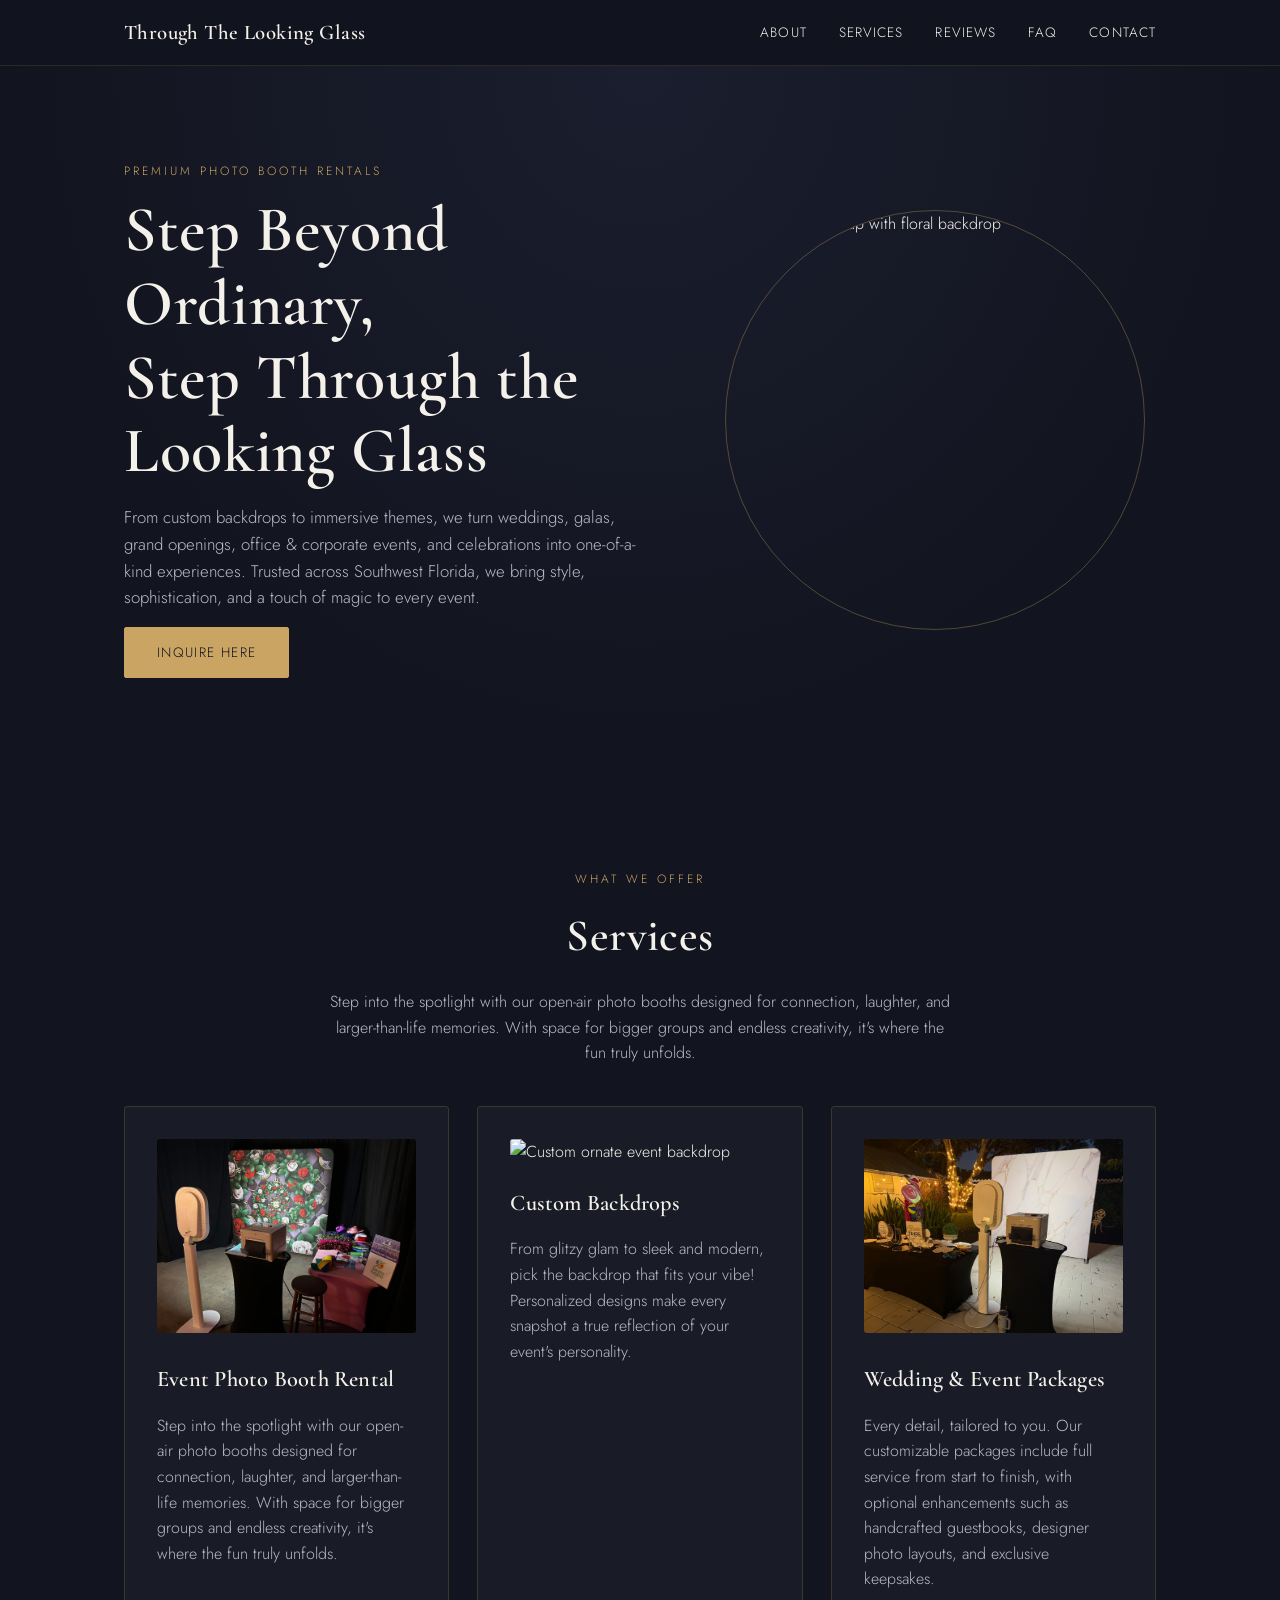
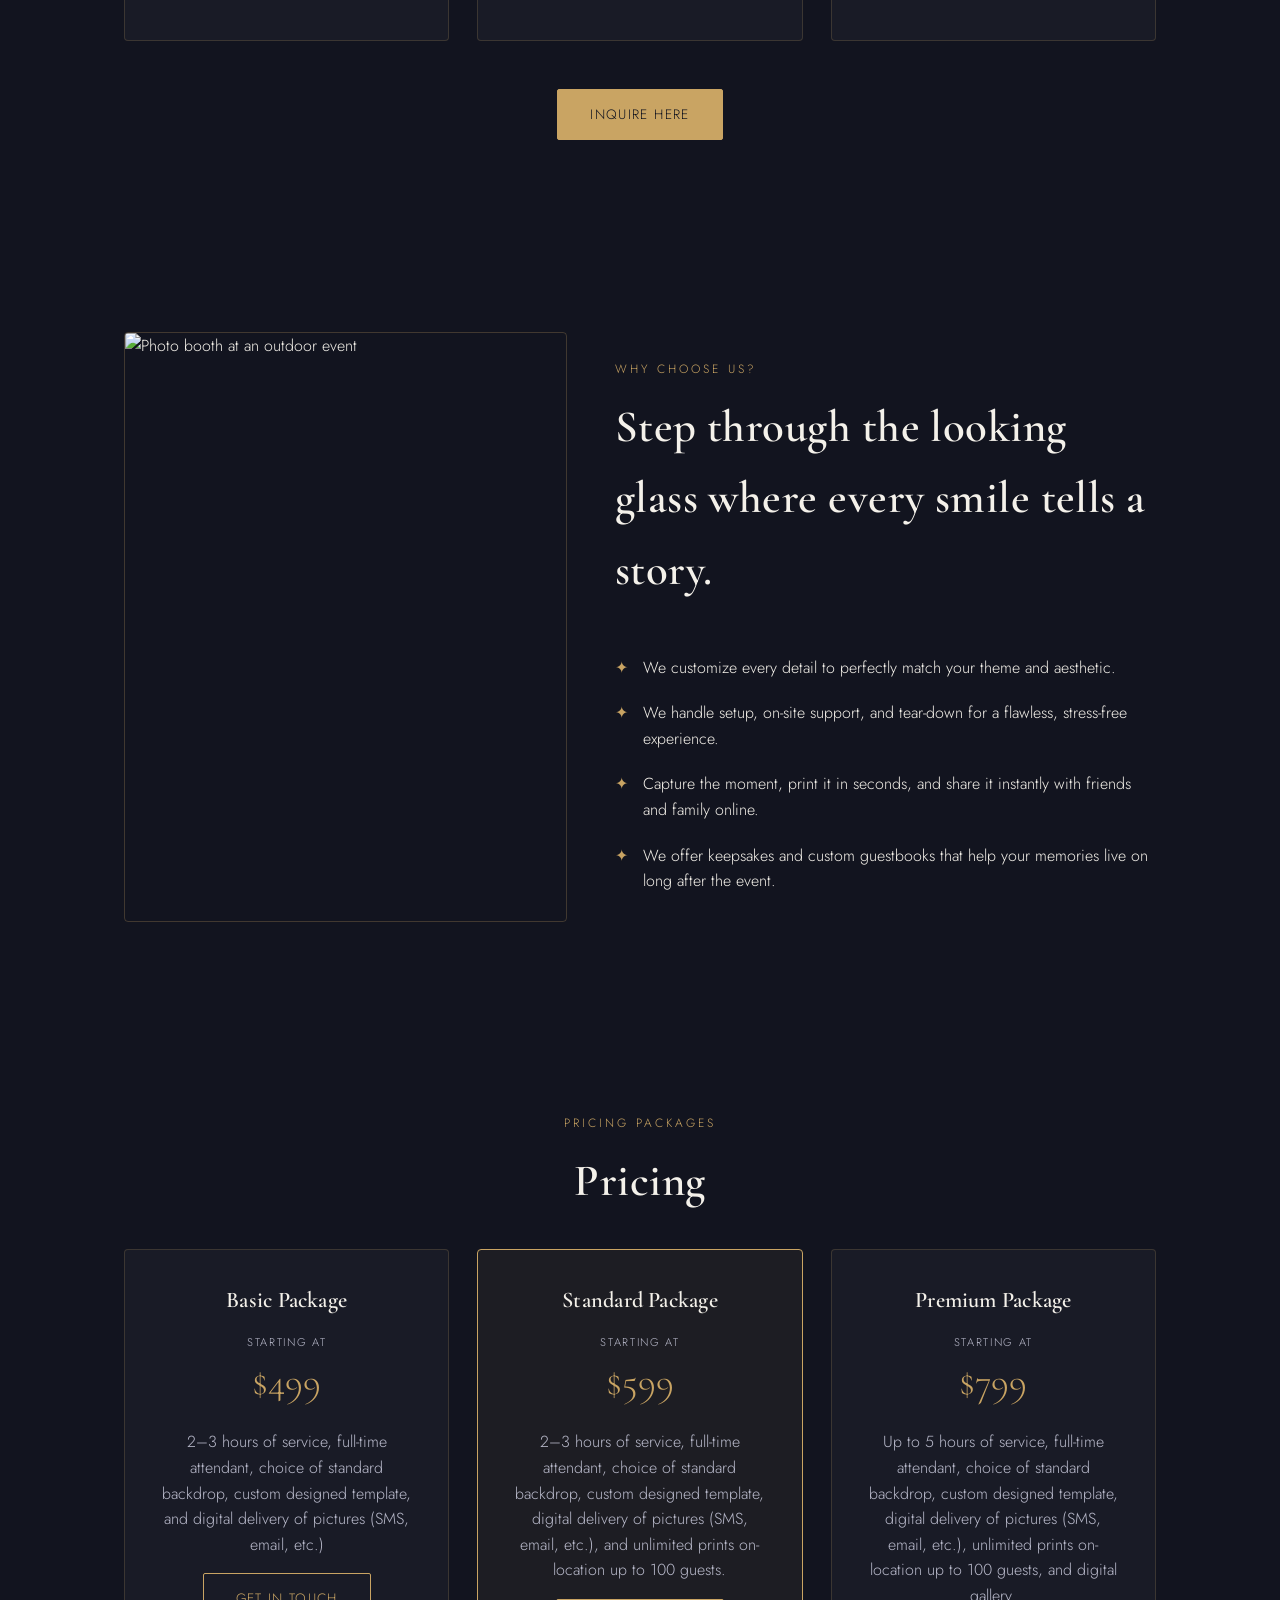
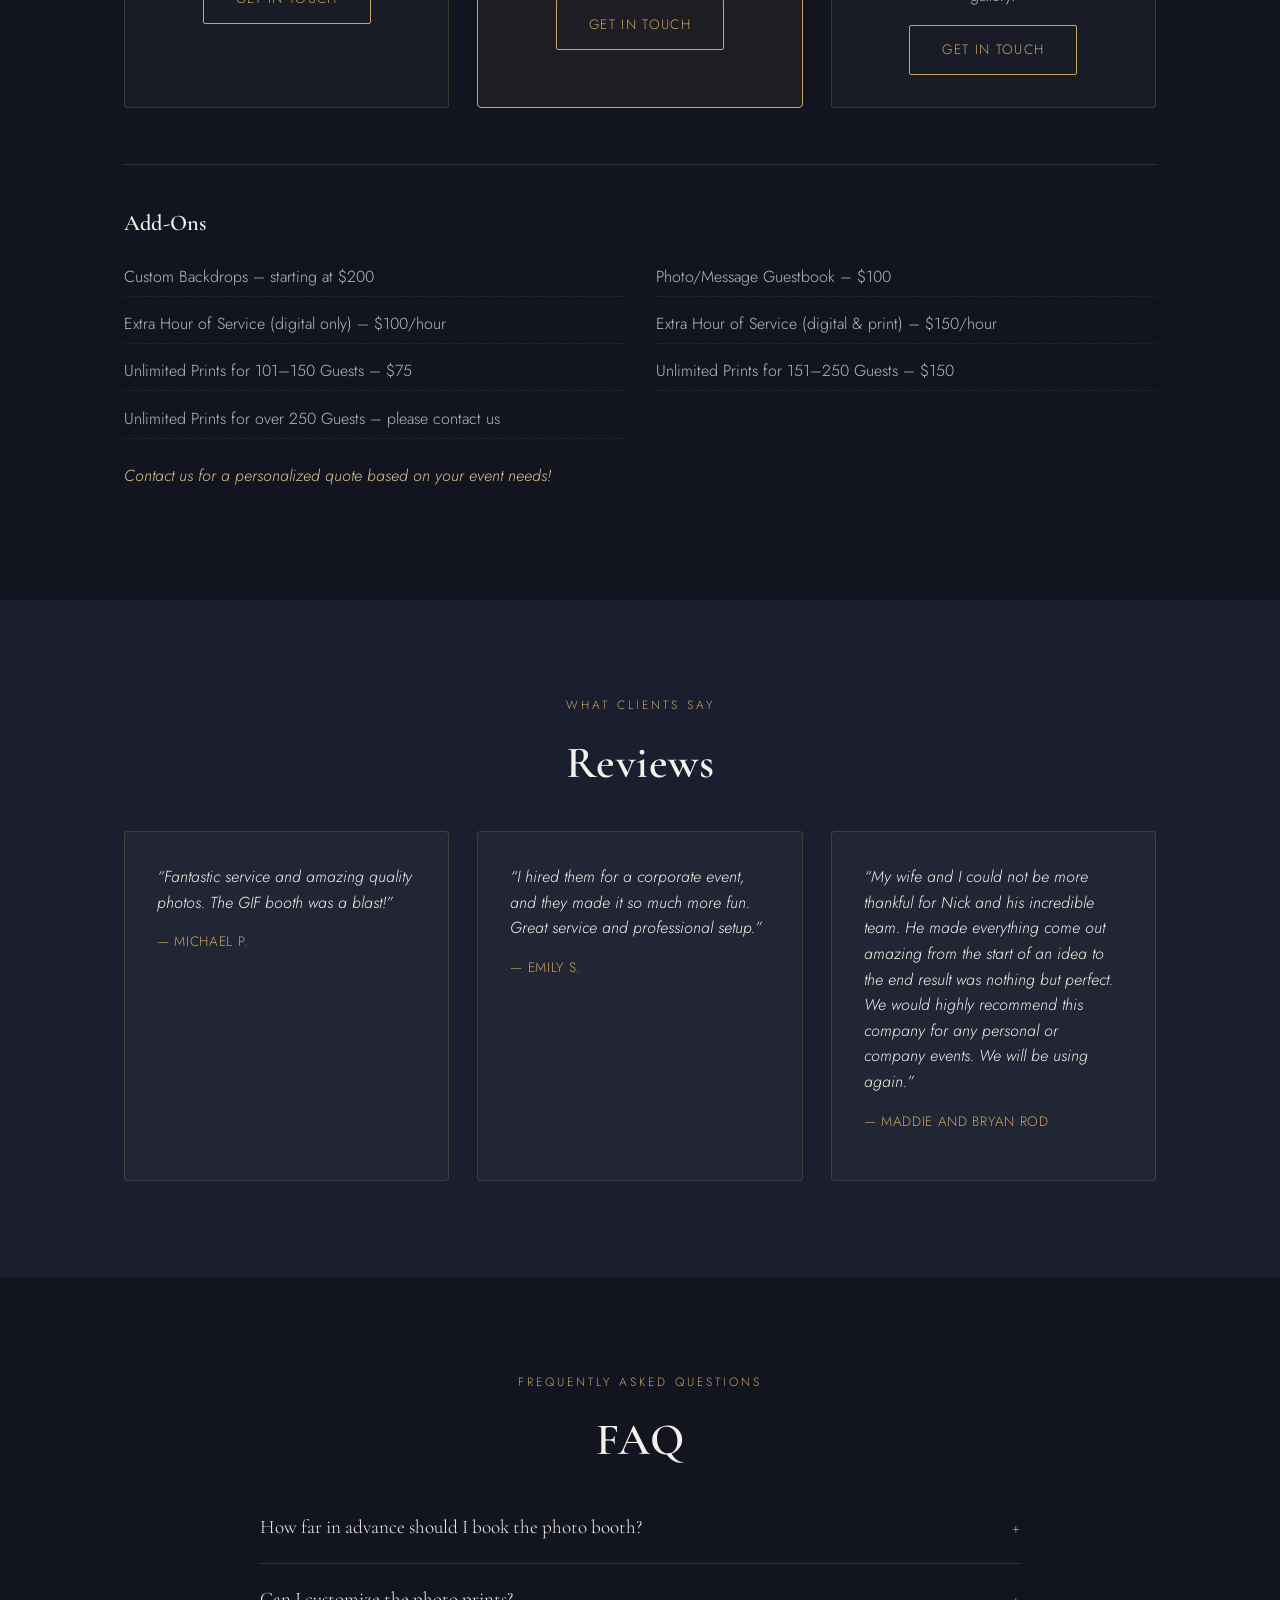
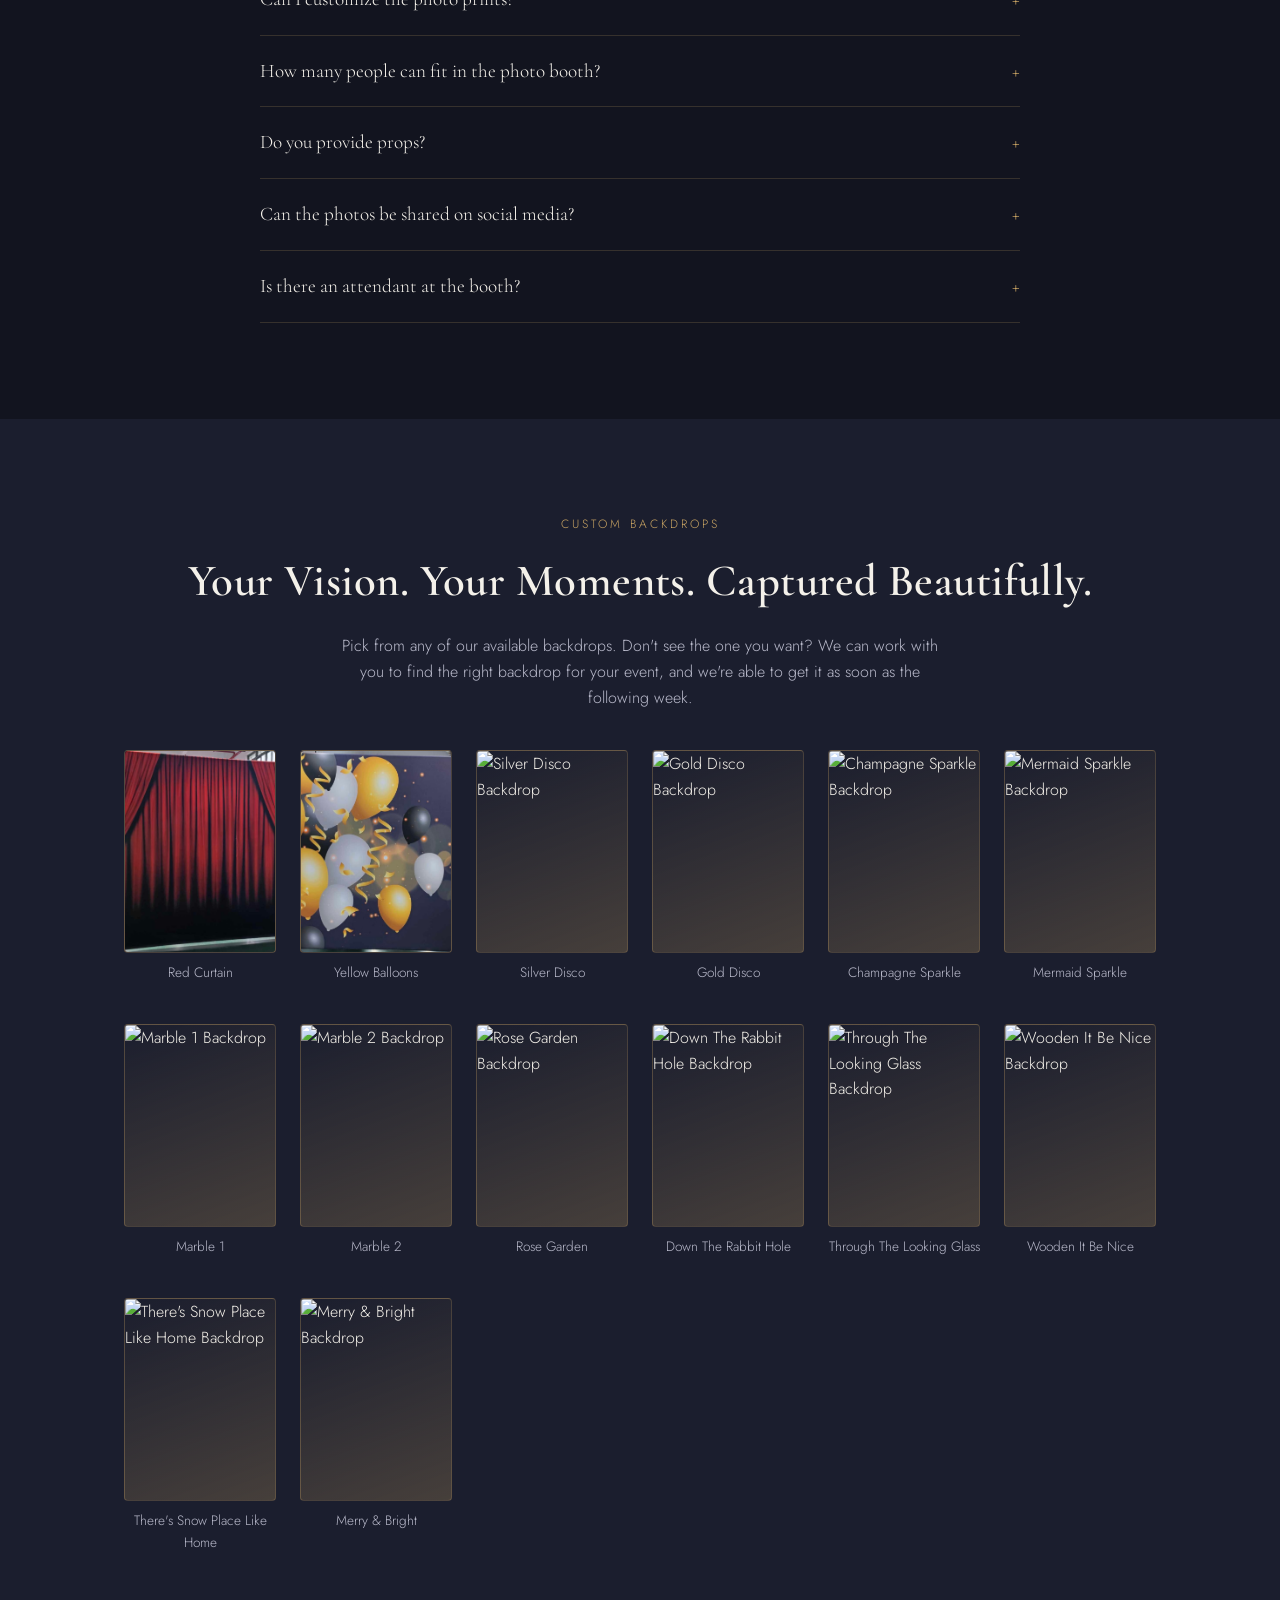
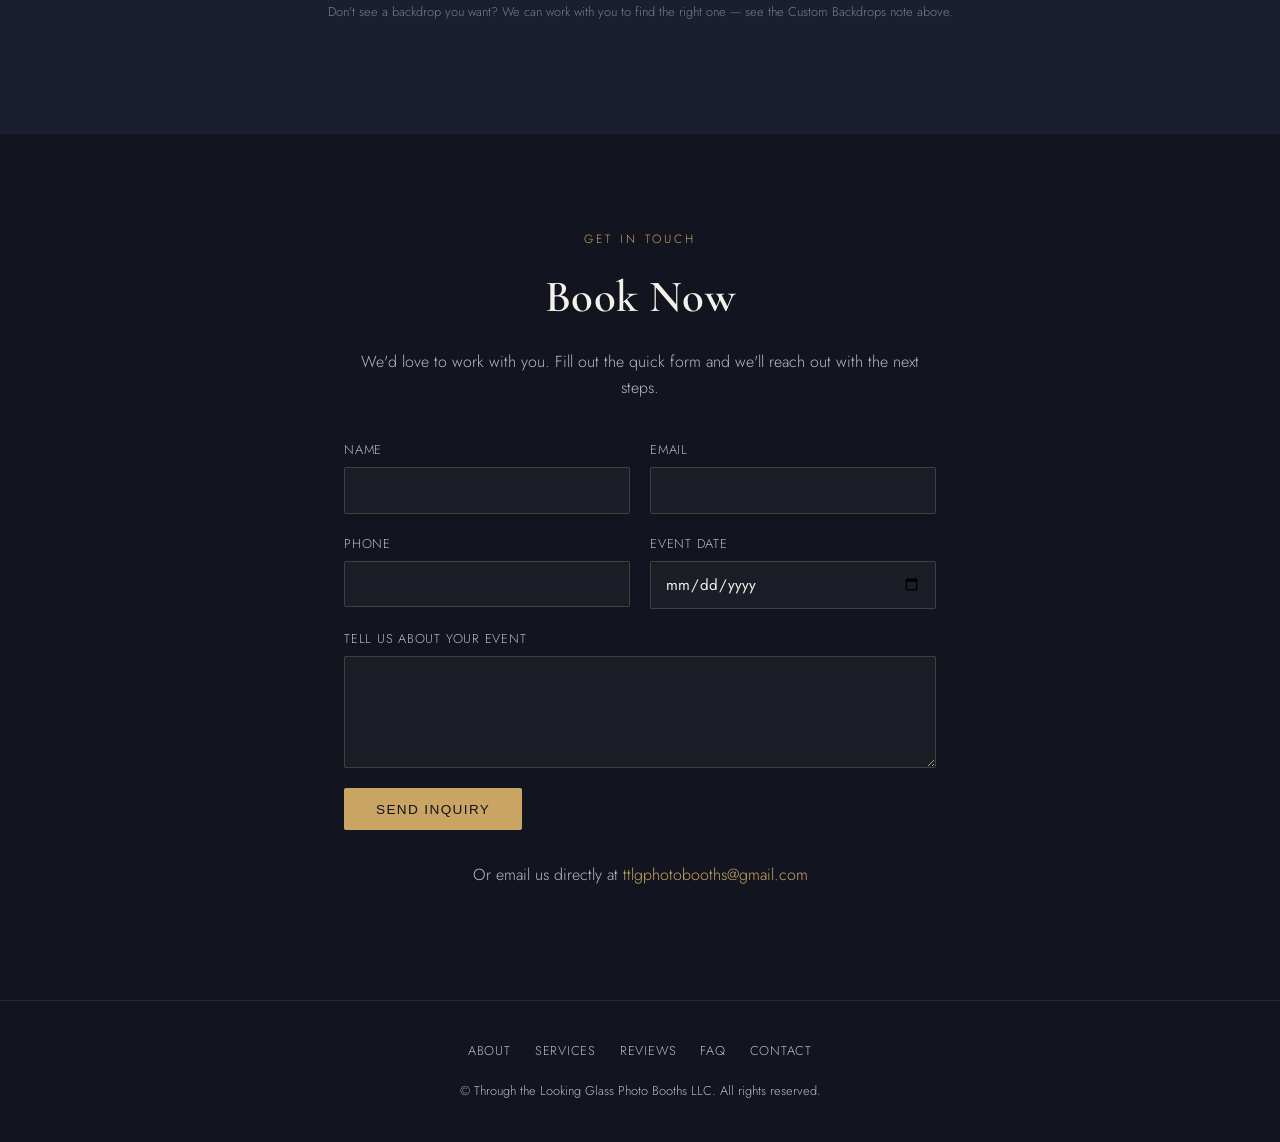
==== index.html @ 32e86b66 "Add files via upload" ====
<!DOCTYPE html>
<html lang="en">
<head>
<meta charset="UTF-8">
<meta name="viewport" content="width=device-width, initial-scale=1">
<title>Through The Looking Glass Photo Booths</title>
<meta name="description" content="Premium Photo Booth Rentals in Beautiful SWFL">
<meta property="og:title" content="Through The Looking Glass Photo Booths">
<meta property="og:description" content="Premium Photo Booth Rentals in Beautiful SWFL">
<meta property="og:type" content="website">
<link rel="preconnect" href="https://fonts.googleapis.com">
<link rel="preconnect" href="https://fonts.gstatic.com" crossorigin>
<link href="https://fonts.googleapis.com/css2?family=Cormorant+Garamond:wght@500;600;700&family=Jost:wght@300;400;500;600&display=swap" rel="stylesheet">
<link rel="stylesheet" href="styles.css">
</head>
<body>

<header class="site-header">
  <div class="wrap header-inner">
    <a href="#top" class="logo">Through The Looking Glass</a>
    <nav class="main-nav">
      <a href="#about">About</a>
      <a href="#services">Services</a>
      <a href="#reviews">Reviews</a>
      <a href="#faq">FAQ</a>
      <a href="#contact">Contact</a>
    </nav>
    <button class="nav-toggle" aria-label="Open menu" aria-expanded="false">☰</button>
  </div>
</header>

<main id="top">

  <!-- HERO -->
  <section class="hero" id="about">
    <div class="wrap hero-inner">
      <div class="hero-text">
        <p class="eyebrow">Premium Photo Booth Rentals</p>
        <h1>Step Beyond Ordinary,<br>Step Through the Looking Glass</h1>
        <p class="hero-copy">From custom backdrops to immersive themes, we turn weddings, galas, grand openings, office &amp; corporate events, and celebrations into one-of-a-kind experiences. Trusted across Southwest Florida, we bring style, sophistication, and a touch of magic to every event.</p>
        <a href="#contact" class="btn btn-primary">Inquire Here</a>
      </div>
      <div class="hero-photo-wrap">
        <img src="images/hero-photo.jpg" alt="Photo booth setup with floral backdrop" class="hero-photo">
      </div>
    </div>
  </section>

  <!-- SERVICES -->
  <section class="services" id="services">
    <div class="wrap">
      <p class="eyebrow center">What We Offer</p>
      <h2 class="center">Services</h2>
      <p class="section-intro center">Step into the spotlight with our open-air photo booths designed for connection, laughter, and larger-than-life memories. With space for bigger groups and endless creativity, it's where the fun truly unfolds.</p>

      <div class="card-grid">
        <div class="card">
          <img src="images/service-event-booth.jpg" alt="Event photo booth with floral backdrop" class="card-img">
          <h3>Event Photo Booth Rental</h3>
          <p>Step into the spotlight with our open-air photo booths designed for connection, laughter, and larger-than-life memories. With space for bigger groups and endless creativity, it's where the fun truly unfolds.</p>
        </div>
        <div class="card">
          <img src="images/service-custom-backdrops.jpg" alt="Custom ornate event backdrop" class="card-img">
          <h3>Custom Backdrops</h3>
          <p>From glitzy glam to sleek and modern, pick the backdrop that fits your vibe! Personalized designs make every snapshot a true reflection of your event's personality.</p>
        </div>
        <div class="card">
          <img src="images/service-wedding-packages.jpg" alt="Wedding event package setup" class="card-img">
          <h3>Wedding &amp; Event Packages</h3>
          <p>Every detail, tailored to you. Our customizable packages include full service from start to finish, with optional enhancements such as handcrafted guestbooks, designer photo layouts, and exclusive keepsakes.</p>
        </div>
      </div>

      <div class="center" style="margin-top: 3rem;">
        <a href="#contact" class="btn btn-primary">Inquire Here</a>
      </div>
    </div>
  </section>

  <!-- WHY CHOOSE US -->
  <section class="why">
    <div class="wrap why-inner">
      <img src="images/why-choose-us.jpg" alt="Photo booth at an outdoor event" class="why-photo">
      <div class="why-text">
        <div class="why-copy">
          <p class="eyebrow">Why Choose Us?</p>
          <h2>Step through the looking glass where every smile tells a story.</h2>
        </div>
        <ul class="why-list">
          <li>We customize every detail to perfectly match your theme and aesthetic.</li>
          <li>We handle setup, on-site support, and tear-down for a flawless, stress-free experience.</li>
          <li>Capture the moment, print it in seconds, and share it instantly with friends and family online.</li>
          <li>We offer keepsakes and custom guestbooks that help your memories live on long after the event.</li>
        </ul>
      </div>
    </div>
  </section>

  <!-- PRICING -->
  <section class="pricing" id="pricing">
    <div class="wrap">
      <p class="eyebrow center">Pricing Packages</p>
      <h2 class="center">Pricing</h2>

      <div class="card-grid pricing-grid">
        <div class="card price-card">
          <h3>Basic Package</h3>
          <p class="price"><span class="starting">starting at</span>$499</p>
          <p>2–3 hours of service, full-time attendant, choice of standard backdrop, custom designed template, and digital delivery of pictures (SMS, email, etc.)</p>
          <a href="#contact" class="btn btn-outline">Get in touch</a>
        </div>
        <div class="card price-card featured">
          <h3>Standard Package</h3>
          <p class="price"><span class="starting">starting at</span>$599</p>
          <p>2–3 hours of service, full-time attendant, choice of standard backdrop, custom designed template, digital delivery of pictures (SMS, email, etc.), and unlimited prints on-location up to 100 guests.</p>
          <a href="#contact" class="btn btn-outline">Get in touch</a>
        </div>
        <div class="card price-card">
          <h3>Premium Package</h3>
          <p class="price"><span class="starting">starting at</span>$799</p>
          <p>Up to 5 hours of service, full-time attendant, choice of standard backdrop, custom designed template, digital delivery of pictures (SMS, email, etc.), unlimited prints on-location up to 100 guests, and digital gallery.</p>
          <a href="#contact" class="btn btn-outline">Get in touch</a>
        </div>
      </div>

      <div class="addons">
        <h3>Add-Ons</h3>
        <ul>
          <li>Custom Backdrops – starting at $200</li>
          <li>Photo/Message Guestbook – $100</li>
          <li>Extra Hour of Service (digital only) – $100/hour</li>
          <li>Extra Hour of Service (digital &amp; print) – $150/hour</li>
          <li>Unlimited Prints for 101–150 Guests – $75</li>
          <li>Unlimited Prints for 151–250 Guests – $150</li>
          <li>Unlimited Prints for over 250 Guests – please contact us</li>
        </ul>
        <p class="addons-note">Contact us for a personalized quote based on your event needs!</p>
      </div>
    </div>
  </section>

  <!-- REVIEWS -->
  <section class="reviews" id="reviews">
    <div class="wrap">
      <p class="eyebrow center">What Clients Say</p>
      <h2 class="center">Reviews</h2>

      <div class="card-grid">
        <div class="card review-card">
          <p>&ldquo;Fantastic service and amazing quality photos. The GIF booth was a blast!&rdquo;</p>
          <p class="review-name">— Michael P.</p>
        </div>
        <div class="card review-card">
          <p>&ldquo;I hired them for a corporate event, and they made it so much more fun. Great service and professional setup.&rdquo;</p>
          <p class="review-name">— Emily S.</p>
        </div>
        <div class="card review-card">
          <p>&ldquo;My wife and I could not be more thankful for Nick and his incredible team. He made everything come out amazing from the start of an idea to the end result was nothing but perfect. We would highly recommend this company for any personal or company events. We will be using again.&rdquo;</p>
          <p class="review-name">— Maddie and Bryan ROD</p>
        </div>
      </div>
    </div>
  </section>

  <!-- FAQ -->
  <section class="faq" id="faq">
    <div class="wrap">
      <p class="eyebrow center">Frequently Asked Questions</p>
      <h2 class="center">FAQ</h2>

      <div class="faq-list">
        <details>
          <summary>How far in advance should I book the photo booth?</summary>
          <p>We recommend booking at least 4–6 weeks in advance, especially for popular dates.</p>
        </details>
        <details>
          <summary>Can I customize the photo prints?</summary>
          <p>Yes! We offer custom print layouts, including logos, event names, or special messages.</p>
        </details>
        <details>
          <summary>How many people can fit in the photo booth?</summary>
          <p>Our open-air booths can accommodate 6–8 people at a time.</p>
        </details>
        <details>
          <summary>Do you provide props?</summary>
          <p>Yes! We provide a variety of fun props for your guests to enjoy. You may also provide additional props and we will care for them like they're our own.</p>
        </details>
        <details>
          <summary>Can the photos be shared on social media?</summary>
          <p>Yes, your guests can instantly share their photos however they want. We can send them via SMS or email during the event.</p>
        </details>
        <details>
          <summary>Is there an attendant at the booth?</summary>
          <p>Yes, we provide a professional attendant to assist with setup, operation, and guest needs.</p>
        </details>
      </div>
    </div>
  </section>

  <!-- BACKDROPS -->
  <section class="backdrops" id="backdrops">
    <div class="wrap">
      <p class="eyebrow center">Custom Backdrops</p>
      <h2 class="center">Your Vision. Your Moments. Captured Beautifully.</h2>
      <p class="section-intro center">Pick from any of our available backdrops. Don't see the one you want? We can work with you to find the right backdrop for your event, and we're able to get it as soon as the following week.</p>

      <div class="backdrop-grid">
        <div class="backdrop-item"><img src="images/red-curtain.jpg" alt="Red Curtain Backdrop" class="backdrop-swatch"><p>Red Curtain</p></div>
        <div class="backdrop-item"><img src="images/yellow-balloons.jpg" alt="Yellow Balloons Backdrop" class="backdrop-swatch"><p>Yellow Balloons</p></div>
        <div class="backdrop-item"><img src="images/silver-disco.jpg" alt="Silver Disco Backdrop" class="backdrop-swatch"><p>Silver Disco</p></div>
        <div class="backdrop-item"><img src="images/gold-disco.jpg" alt="Gold Disco Backdrop" class="backdrop-swatch"><p>Gold Disco</p></div>
        <div class="backdrop-item"><img src="images/champagne-sparkle.jpg" alt="Champagne Sparkle Backdrop" class="backdrop-swatch"><p>Champagne Sparkle</p></div>
        <div class="backdrop-item"><img src="images/mermaid-sparkle.jpg" alt="Mermaid Sparkle Backdrop" class="backdrop-swatch"><p>Mermaid Sparkle</p></div>
        <div class="backdrop-item"><img src="images/marble-1.jpg" alt="Marble 1 Backdrop" class="backdrop-swatch"><p>Marble 1</p></div>
        <div class="backdrop-item"><img src="images/marble-2.jpg" alt="Marble 2 Backdrop" class="backdrop-swatch"><p>Marble 2</p></div>
        <div class="backdrop-item"><img src="images/rose-garden.jpg" alt="Rose Garden Backdrop" class="backdrop-swatch"><p>Rose Garden</p></div>
        <div class="backdrop-item"><img src="images/down-the-rabbit-hole.jpg" alt="Down The Rabbit Hole Backdrop" class="backdrop-swatch"><p>Down The Rabbit Hole</p></div>
        <div class="backdrop-item"><img src="images/through-the-looking-glass.jpg" alt="Through The Looking Glass Backdrop" class="backdrop-swatch"><p>Through The Looking Glass</p></div>
        <div class="backdrop-item"><img src="images/wooden-it-be-nice.jpg" alt="Wooden It Be Nice Backdrop" class="backdrop-swatch"><p>Wooden It Be Nice</p></div>
        <div class="backdrop-item"><img src="images/snow-place-like-home.jpg" alt="There's Snow Place Like Home Backdrop" class="backdrop-swatch"><p>There's Snow Place Like Home</p></div>
        <div class="backdrop-item"><img src="images/merry-and-bright.jpg" alt="Merry & Bright Backdrop" class="backdrop-swatch"><p>Merry &amp; Bright</p></div>
      </div>
      <p class="note-small center">Don't see a backdrop you want? We can work with you to find the right one — see the Custom Backdrops note above.</p>
    </div>
  </section>

  <!-- CONTACT -->
  <section class="contact" id="contact">
    <div class="wrap contact-inner">
      <p class="eyebrow center">Get In Touch</p>
      <h2 class="center">Book Now</h2>
      <p class="section-intro center">We'd love to work with you. Fill out the quick form and we'll reach out with the next steps.</p>

      <form class="contact-form" name="inquiry" method="POST" data-netlify="true">
        <input type="hidden" name="form-name" value="inquiry">
        <div class="form-row">
          <label>Name<input type="text" name="name" required></label>
          <label>Email<input type="email" name="email" required></label>
        </div>
        <div class="form-row">
          <label>Phone<input type="tel" name="phone"></label>
          <label>Event Date<input type="date" name="event_date"></label>
        </div>
        <label>Tell us about your event<textarea name="message" rows="4" required></textarea></label>
        <button type="submit" class="btn btn-primary">Send Inquiry</button>
      </form>

      <p class="contact-email">Or email us directly at <a href="mailto:ttlgphotobooths@gmail.com">ttlgphotobooths@gmail.com</a></p>
    </div>
  </section>

</main>

<footer class="site-footer">
  <div class="wrap footer-inner">
    <nav class="footer-nav">
      <a href="#about">About</a>
      <a href="#services">Services</a>
      <a href="#reviews">Reviews</a>
      <a href="#faq">FAQ</a>
      <a href="#contact">Contact</a>
    </nav>
    <p>&copy; Through the Looking Glass Photo Booths LLC. All rights reserved.</p>
  </div>
</footer>

<script>
document.querySelector('.nav-toggle').addEventListener('click', function() {
  const nav = document.querySelector('.main-nav');
  nav.classList.toggle('open');
  this.setAttribute('aria-expanded', nav.classList.contains('open'));
});
</script>
</body>
</html>
---- styles.css ----
:root {
  --navy: #12141f;
  --navy-2: #1b1e2e;
  --gold: #c9a463;
  --gold-light: #e0c691;
  --cream: #f4f1ea;
  --muted: #b9bacb;
  --max: 1080px;
}

* { box-sizing: border-box; }

html { scroll-behavior: smooth; }

body {
  margin: 0;
  background: var(--navy);
  color: var(--cream);
  font-family: 'Jost', sans-serif;
  font-weight: 300;
  line-height: 1.6;
}

h1, h2, h3 {
  font-family: 'Cormorant Garamond', serif;
  font-weight: 600;
  color: var(--cream);
  margin: 0 0 1rem;
  letter-spacing: 0.01em;
}

h1 { font-size: clamp(2.4rem, 5vw, 4rem); line-height: 1.15; }
h2 { font-size: clamp(1.9rem, 3.5vw, 2.8rem); }
h3 { font-size: 1.4rem; }

p { margin: 0 0 1rem; color: var(--muted); }

a { color: inherit; text-decoration: none; }

.wrap {
  max-width: var(--max);
  margin: 0 auto;
  padding: 0 1.5rem;
}

.center { text-align: center; }

.eyebrow {
  text-transform: uppercase;
  letter-spacing: 0.25em;
  font-size: 0.75rem;
  color: var(--gold);
  margin-bottom: 0.75rem;
}

.section-intro {
  max-width: 620px;
  margin: 0 auto 2.5rem;
}

/* Header */
.site-header {
  position: sticky;
  top: 0;
  z-index: 20;
  background: rgba(18, 20, 31, 0.9);
  backdrop-filter: blur(8px);
  border-bottom: 1px solid rgba(201, 164, 99, 0.15);
}

.header-inner {
  display: flex;
  align-items: center;
  justify-content: space-between;
  padding-top: 1rem;
  padding-bottom: 1rem;
}

.logo {
  font-family: 'Cormorant Garamond', serif;
  font-size: 1.3rem;
  font-weight: 600;
  letter-spacing: 0.02em;
}

.main-nav {
  display: flex;
  gap: 2rem;
}

.main-nav a {
  font-size: 0.85rem;
  text-transform: uppercase;
  letter-spacing: 0.08em;
  color: var(--cream);
  transition: color 0.2s;
}

.main-nav a:hover { color: var(--gold); }

.nav-toggle {
  display: none;
  background: none;
  border: none;
  color: var(--cream);
  font-size: 1.4rem;
  cursor: pointer;
}

/* Buttons */
.btn {
  display: inline-block;
  padding: 0.85rem 2rem;
  border-radius: 2px;
  font-size: 0.85rem;
  text-transform: uppercase;
  letter-spacing: 0.1em;
  transition: all 0.2s;
  border: 1px solid var(--gold);
}

.btn-primary {
  background: var(--gold);
  color: var(--navy);
}

.btn-primary:hover {
  background: var(--gold-light);
}

.btn-outline {
  background: transparent;
  color: var(--gold);
}

.btn-outline:hover {
  background: var(--gold);
  color: var(--navy);
}

/* Hero */
.hero {
  padding: 6rem 0;
  background: radial-gradient(ellipse at top, var(--navy-2), var(--navy) 70%);
}

.hero-inner {
  display: grid;
  grid-template-columns: 1.1fr 0.9fr;
  gap: 3rem;
  align-items: center;
}

.hero-copy { font-size: 1.05rem; max-width: 520px; }

.hero-photo-wrap {
  display: flex;
  justify-content: center;
}

.hero-photo {
  width: 100%;
  max-width: 420px;
  aspect-ratio: 1/1;
  object-fit: cover;
  border-radius: 50%;
  border: 1px solid rgba(201, 164, 99, 0.35);
}

@media (max-width: 860px) {
  .hero-inner { grid-template-columns: 1fr; text-align: center; }
  .hero-copy { margin: 0 auto 2.25rem; }
  .hero-photo { max-width: 280px; }
}

/* Sections generally */
section { padding: 6rem 0; }

.services, .pricing, .faq { background: var(--navy); }
.reviews, .backdrops { background: var(--navy-2); }

/* Cards */
.card-grid {
  display: grid;
  grid-template-columns: repeat(3, 1fr);
  gap: 1.75rem;
  margin-top: 2rem;
}

.card {
  background: rgba(255,255,255,0.03);
  border: 1px solid rgba(201, 164, 99, 0.2);
  padding: 2rem;
  border-radius: 4px;
}

.card-img {
  width: 100%;
  aspect-ratio: 4/3;
  object-fit: cover;
  border-radius: 3px;
  margin-bottom: 1.25rem;
}

.price-card {
  text-align: center;
}

.price-card.featured {
  border-color: var(--gold);
  background: rgba(201, 164, 99, 0.06);
}

.price {
  font-family: 'Cormorant Garamond', serif;
  font-size: 2.4rem;
  color: var(--gold);
  margin-bottom: 1rem;
}

.starting {
  display: block;
  font-family: 'Jost', sans-serif;
  font-size: 0.7rem;
  text-transform: uppercase;
  letter-spacing: 0.15em;
  color: var(--muted);
}

.addons {
  margin-top: 3.5rem;
  border-top: 1px solid rgba(201, 164, 99, 0.2);
  padding-top: 2.5rem;
}

.addons ul {
  list-style: none;
  padding: 0;
  display: grid;
  grid-template-columns: repeat(2, 1fr);
  gap: 0.5rem 2rem;
}

.addons li {
  color: var(--muted);
  padding: 0.4rem 0;
  border-bottom: 1px dashed rgba(255,255,255,0.08);
}

.addons-note {
  margin-top: 1.5rem;
  color: var(--gold-light);
  font-style: italic;
}

/* Why choose us */
.why-inner {
  display: grid;
  grid-template-columns: 0.9fr 1.1fr;
  gap: 3rem;
  align-items: center;
}

.why-photo {
  width: 100%;
  aspect-ratio: 3/4;
  object-fit: cover;
  border-radius: 4px;
  border: 1px solid rgba(201, 164, 99, 0.25);
}

.why-text {
  display: flex;
  flex-direction: column;
  gap: 2rem;
}

.why-list {
  list-style: none;
  padding: 0;
  margin: 0;
  display: flex;
  flex-direction: column;
  gap: 1.25rem;
}

.why-list li {
  position: relative;
  padding-left: 1.75rem;
  color: var(--cream);
}

.why-list li::before {
  content: "✦";
  position: absolute;
  left: 0;
  color: var(--gold);
}

/* Reviews */
.review-card p:first-child {
  font-style: italic;
  color: var(--cream);
}

.review-name {
  color: var(--gold);
  font-size: 0.85rem;
  text-transform: uppercase;
  letter-spacing: 0.05em;
}

/* FAQ */
.faq-list {
  max-width: 760px;
  margin: 0 auto;
}

details {
  border-bottom: 1px solid rgba(201, 164, 99, 0.2);
  padding: 1.25rem 0;
}

summary {
  cursor: pointer;
  font-family: 'Cormorant Garamond', serif;
  font-size: 1.2rem;
  color: var(--cream);
  list-style: none;
}

summary::-webkit-details-marker { display: none; }

summary::after {
  content: "+";
  float: right;
  color: var(--gold);
}

details[open] summary::after { content: "–"; }

details p {
  margin-top: 1rem;
}

/* Backdrops */
.backdrop-grid {
  display: grid;
  grid-template-columns: repeat(auto-fill, minmax(150px, 1fr));
  gap: 1.5rem;
  margin-top: 2rem;
}

.backdrop-item p {
  text-align: center;
  margin-top: 0.6rem;
  font-size: 0.85rem;
  color: var(--muted);
}

.backdrop-swatch {
  display: block;
  width: 100%;
  aspect-ratio: 3/4;
  object-fit: cover;
  border-radius: 4px;
  background: linear-gradient(160deg, var(--navy-2), rgba(201,164,99,0.25));
  border: 1px solid rgba(201, 164, 99, 0.25);
}

.note-small {
  margin-top: 2rem;
  font-size: 0.8rem;
  opacity: 0.6;
}

/* Contact */
.contact-inner { max-width: 640px; }

.contact-form {
  display: flex;
  flex-direction: column;
  gap: 1.25rem;
  margin-top: 2rem;
}

.form-row {
  display: grid;
  grid-template-columns: 1fr 1fr;
  gap: 1.25rem;
}

label {
  display: flex;
  flex-direction: column;
  gap: 0.4rem;
  font-size: 0.8rem;
  text-transform: uppercase;
  letter-spacing: 0.06em;
  color: var(--muted);
}

input, textarea {
  font-family: 'Jost', sans-serif;
  background: rgba(255,255,255,0.04);
  border: 1px solid rgba(201, 164, 99, 0.25);
  border-radius: 2px;
  padding: 0.7rem 0.85rem;
  color: var(--cream);
  font-size: 0.95rem;
}

input:focus, textarea:focus {
  outline: 2px solid var(--gold);
  outline-offset: 1px;
}

.contact-form button { align-self: flex-start; border: none; cursor: pointer; }

.contact-email {
  margin-top: 2rem;
  text-align: center;
}

.contact-email a { color: var(--gold); }

/* Footer */
.site-footer {
  border-top: 1px solid rgba(201, 164, 99, 0.15);
  padding: 2.5rem 0;
}

.footer-inner {
  display: flex;
  flex-direction: column;
  align-items: center;
  gap: 1.25rem;
}

.footer-nav {
  display: flex;
  gap: 1.5rem;
  flex-wrap: wrap;
  justify-content: center;
}

.footer-nav a {
  font-size: 0.8rem;
  text-transform: uppercase;
  letter-spacing: 0.06em;
  color: var(--muted);
}

.footer-inner p {
  font-size: 0.8rem;
  margin: 0;
}

/* Responsive */
@media (max-width: 860px) {
  .card-grid { grid-template-columns: 1fr; }
  .why-inner { grid-template-columns: 1fr; }
  .addons ul { grid-template-columns: 1fr; }
  .form-row { grid-template-columns: 1fr; }
}

@media (max-width: 720px) {
  .main-nav {
    position: absolute;
    top: 100%;
    left: 0;
    right: 0;
    background: var(--navy);
    flex-direction: column;
    padding: 1.5rem;
    gap: 1.25rem;
    display: none;
    border-bottom: 1px solid rgba(201, 164, 99, 0.15);
  }
  .main-nav.open { display: flex; }
  .nav-toggle { display: block; }
}

@media (prefers-reduced-motion: reduce) {
  html { scroll-behavior: auto; }
  * { transition: none !important; }
}
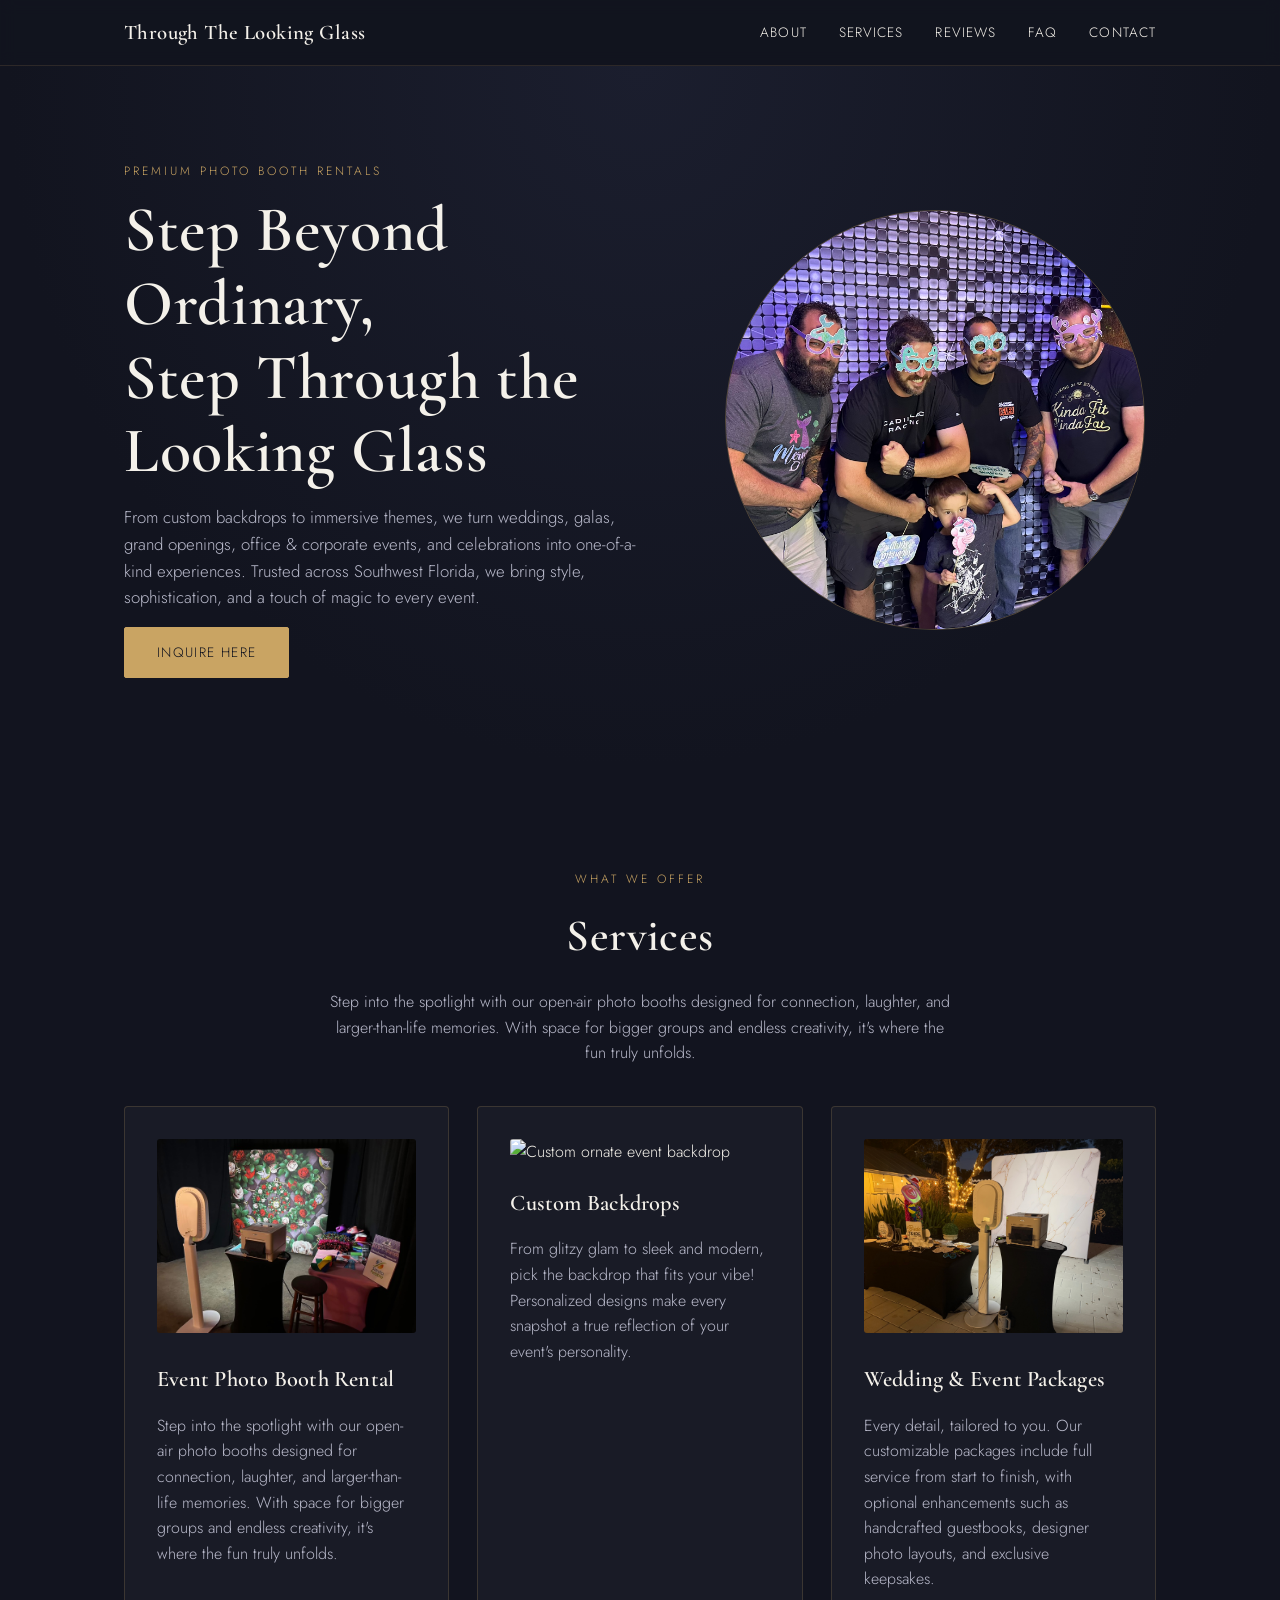
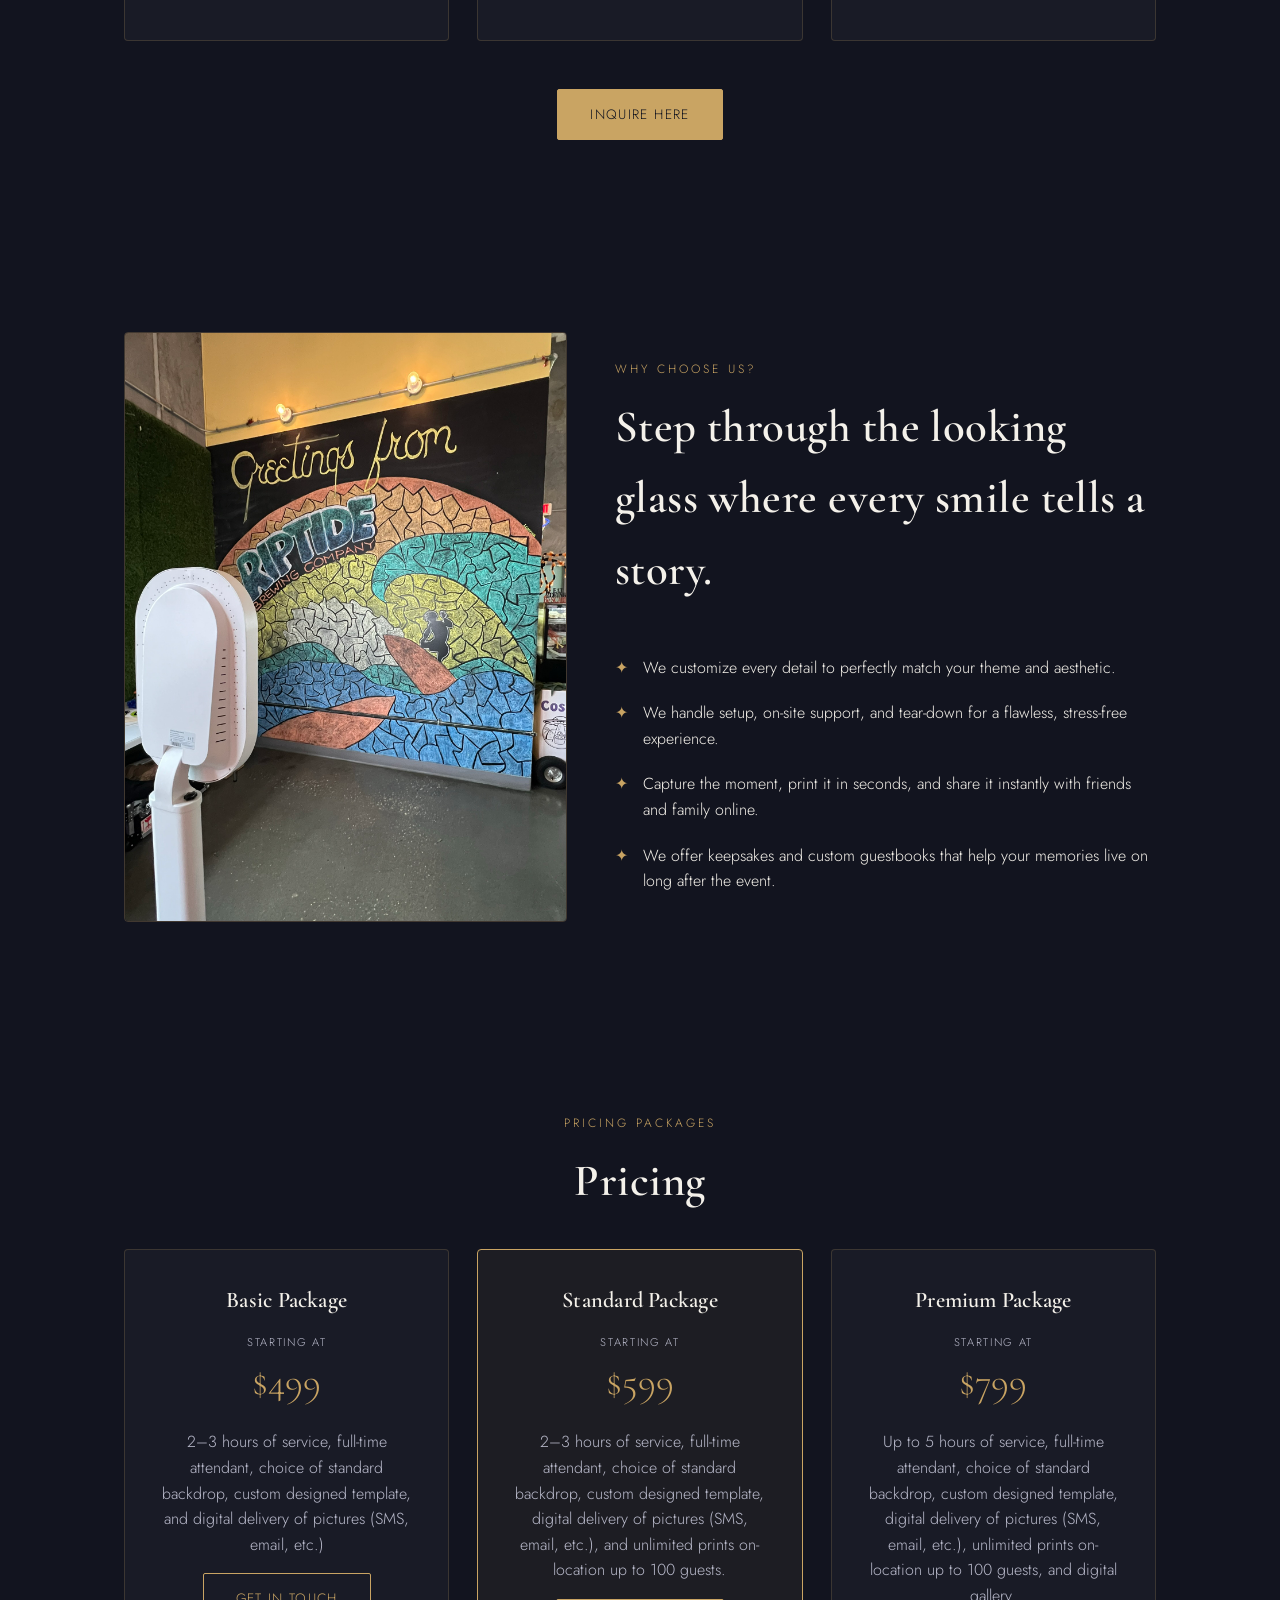
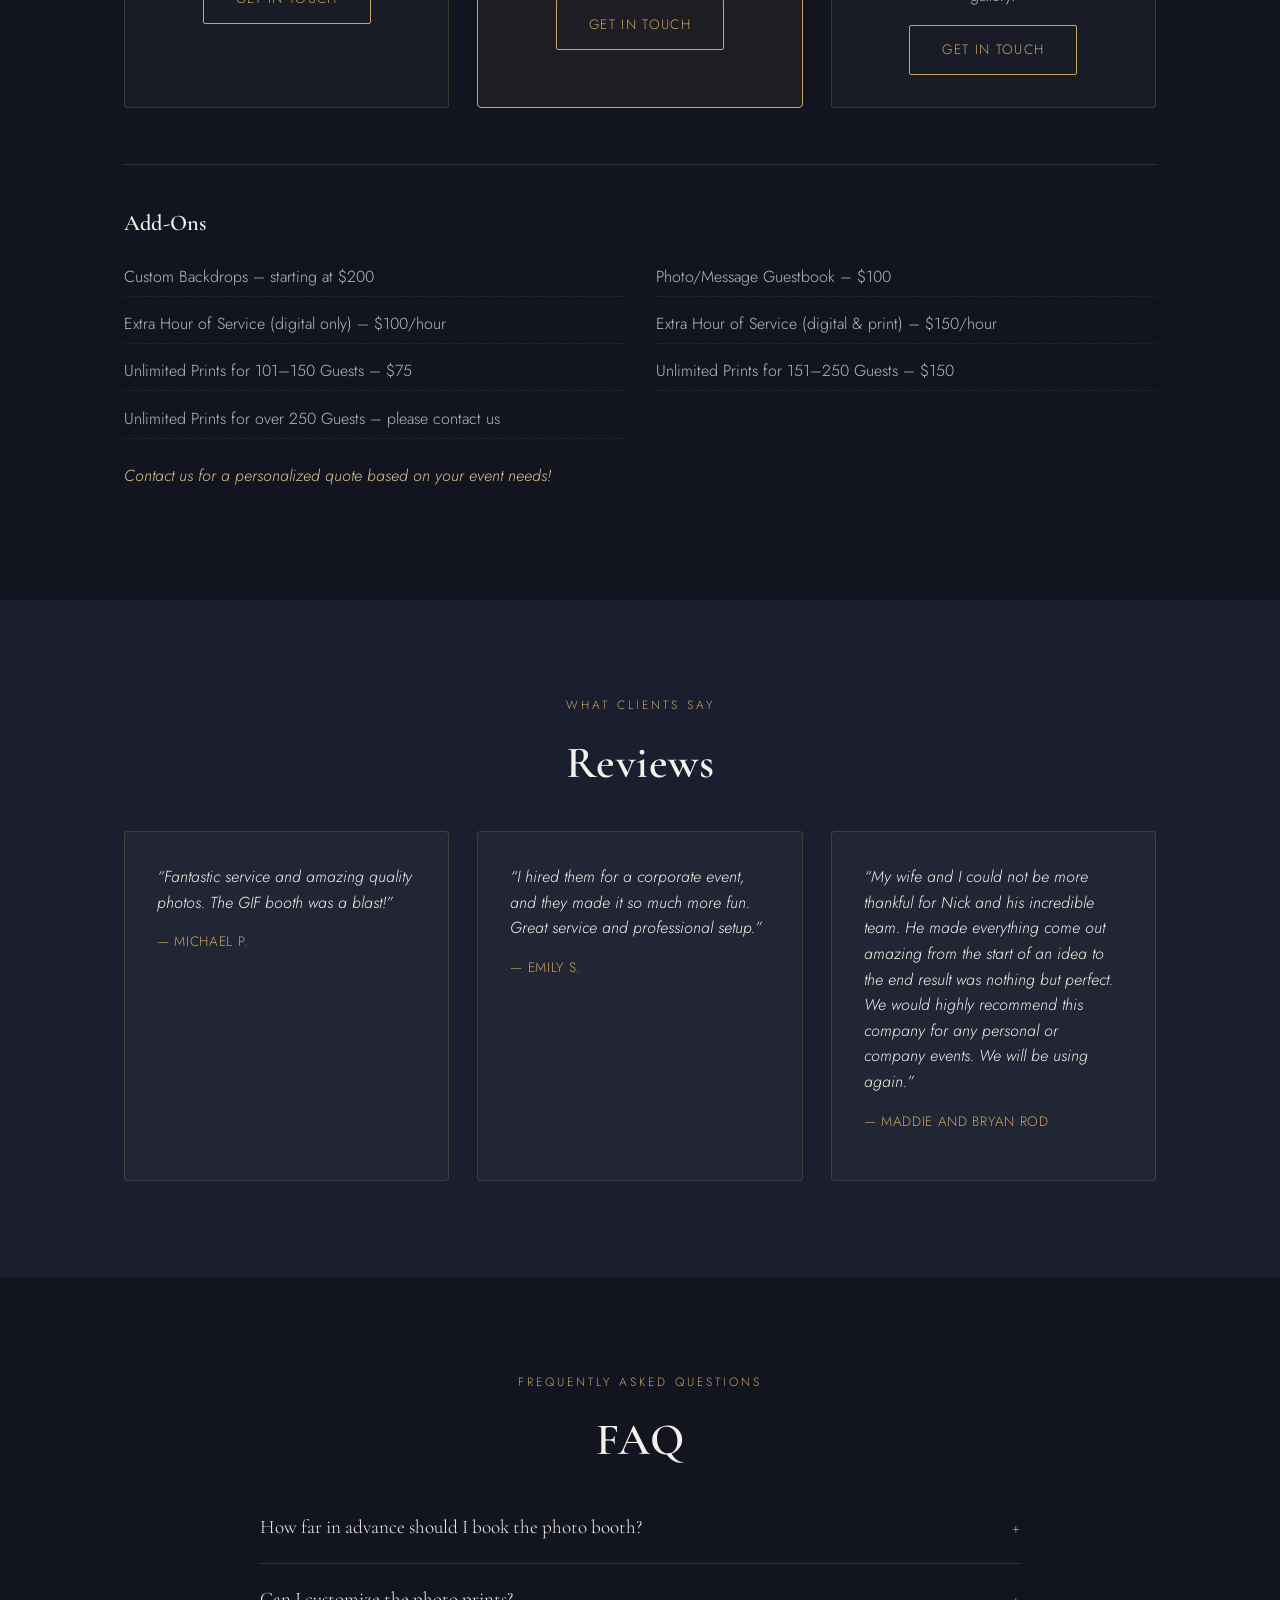
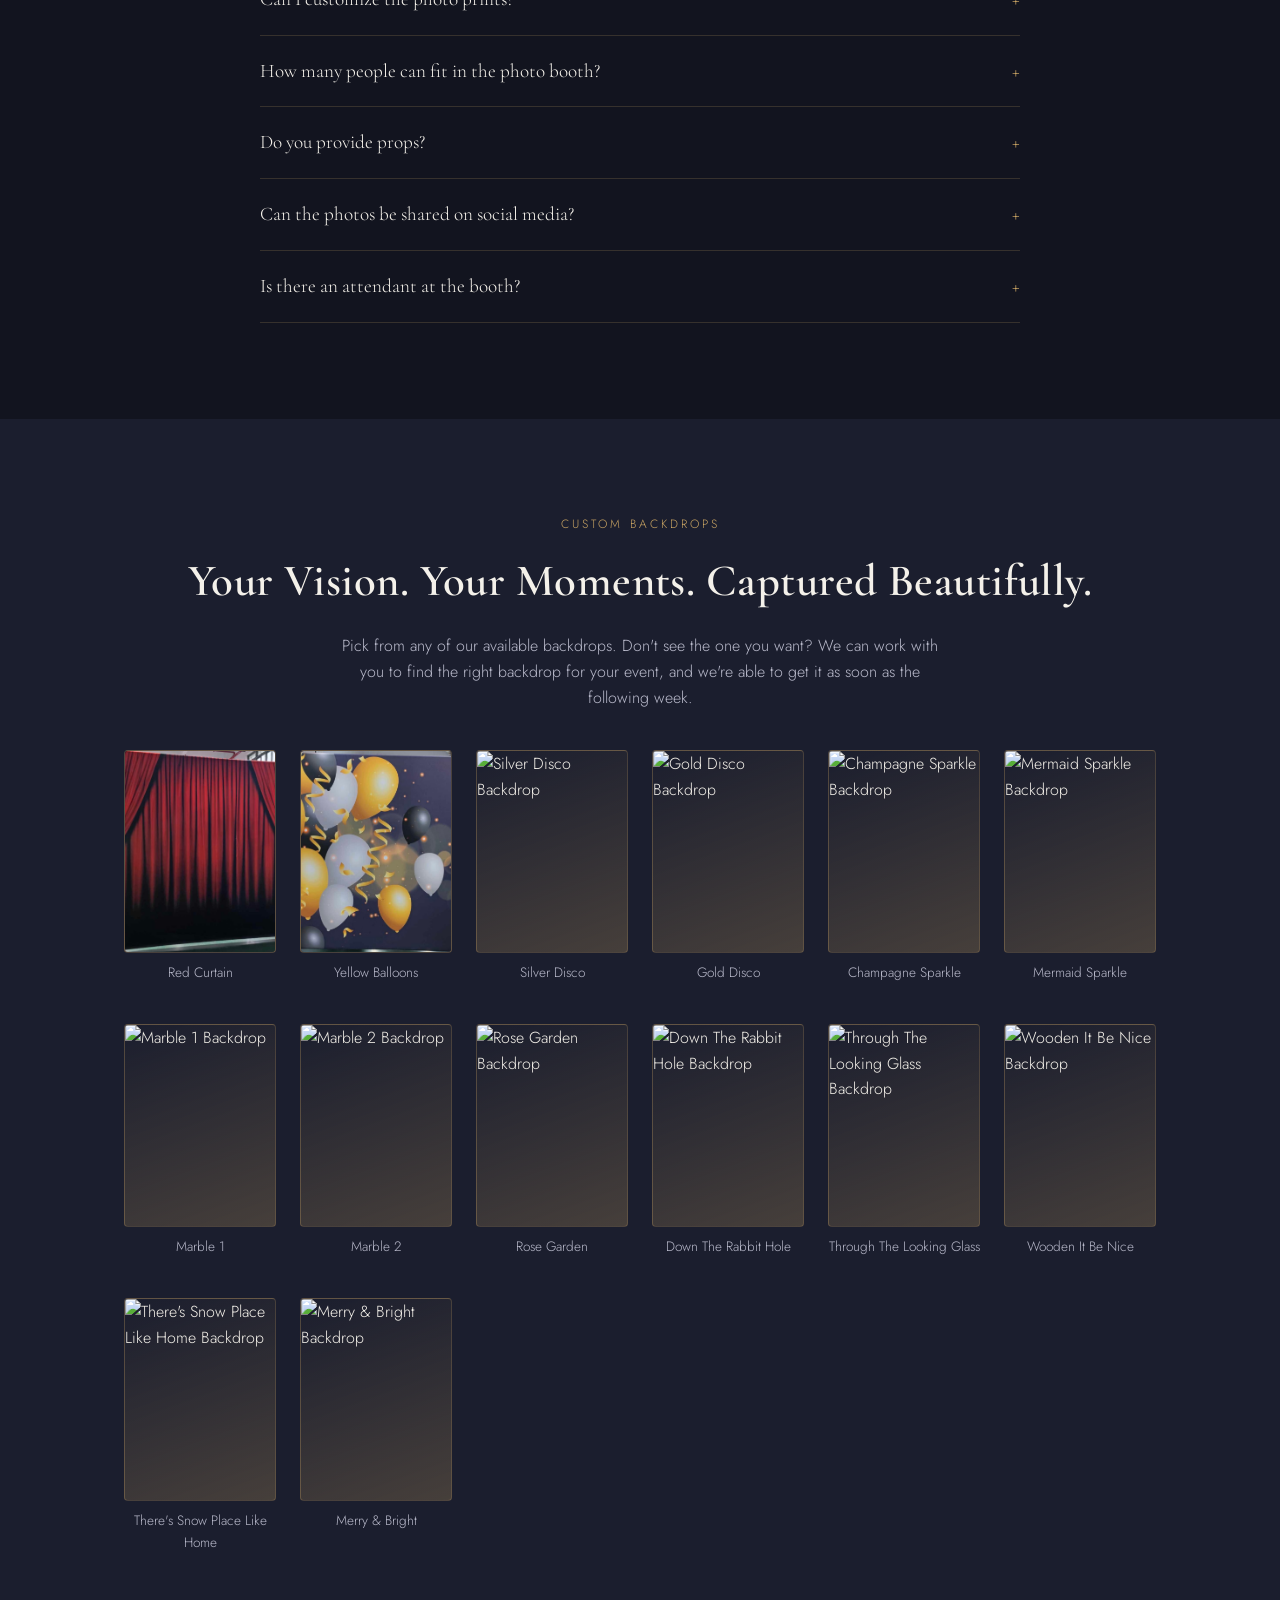
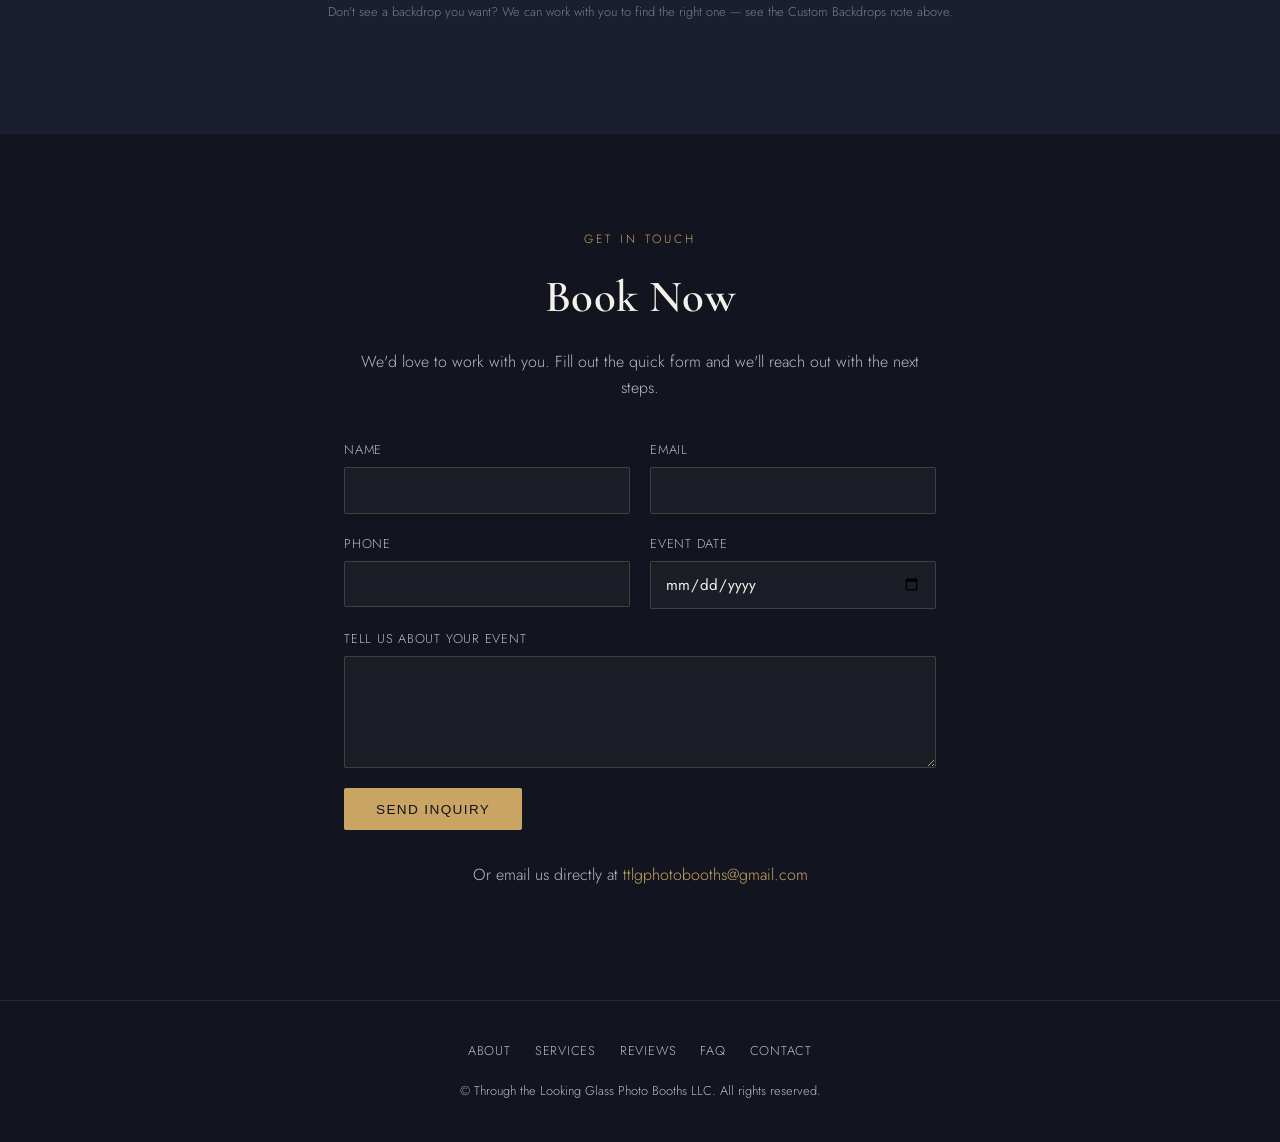
==== commit c6e9311a: "Change image file extensions from jpeg to JPEG" ====
--- a/index.html
+++ b/index.html
@@ -41,7 +41,7 @@
         <a href="#contact" class="btn btn-primary">Inquire Here</a>
       </div>
       <div class="hero-photo-wrap">
-        <img src="images/hero-photo.jpg" alt="Photo booth setup with floral backdrop" class="hero-photo">
+        <img src="images/hero-photo.JPEG" alt="Photo booth setup with floral backdrop" class="hero-photo">
       </div>
     </div>
   </section>
@@ -80,7 +80,7 @@
   <!-- WHY CHOOSE US -->
   <section class="why">
     <div class="wrap why-inner">
-      <img src="images/why-choose-us.jpg" alt="Photo booth at an outdoor event" class="why-photo">
+      <img src="images/why-choose-us.JPEG" alt="Photo booth at an outdoor event" class="why-photo">
       <div class="why-text">
         <div class="why-copy">
           <p class="eyebrow">Why Choose Us?</p>
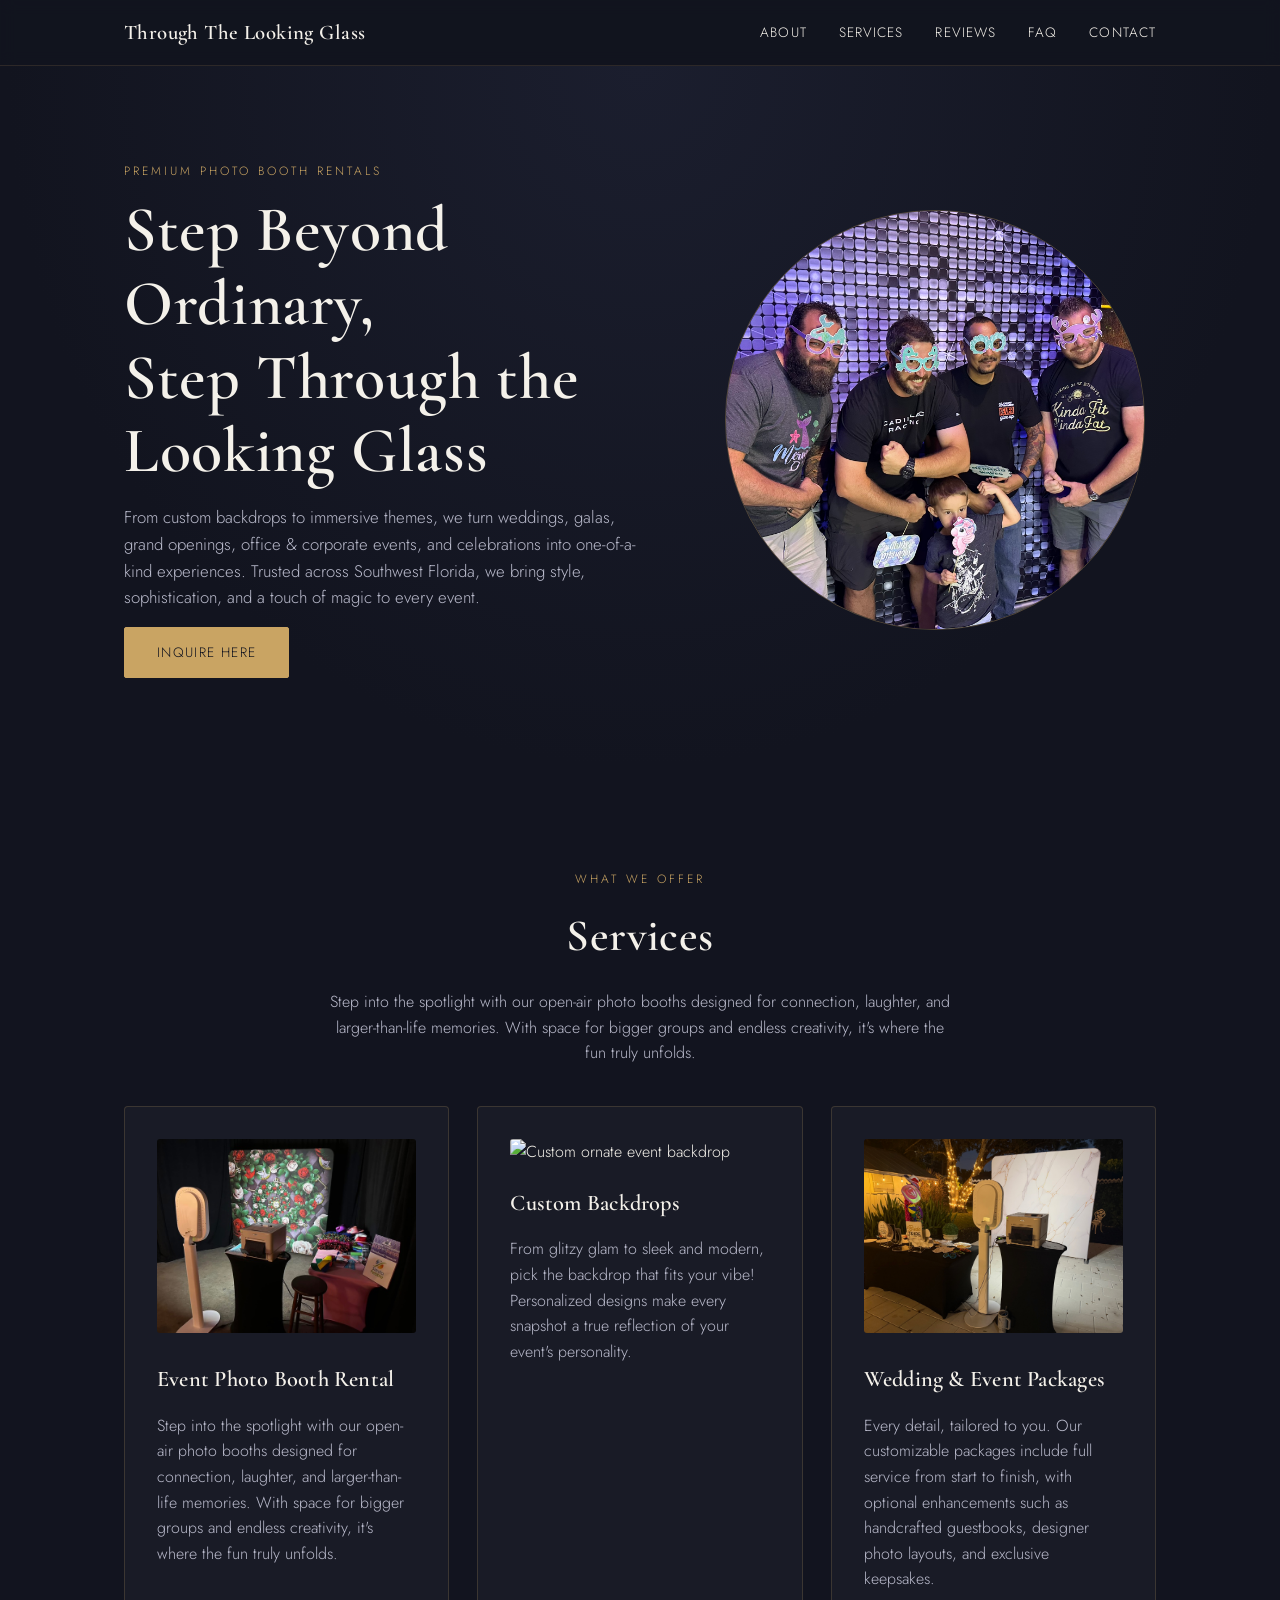
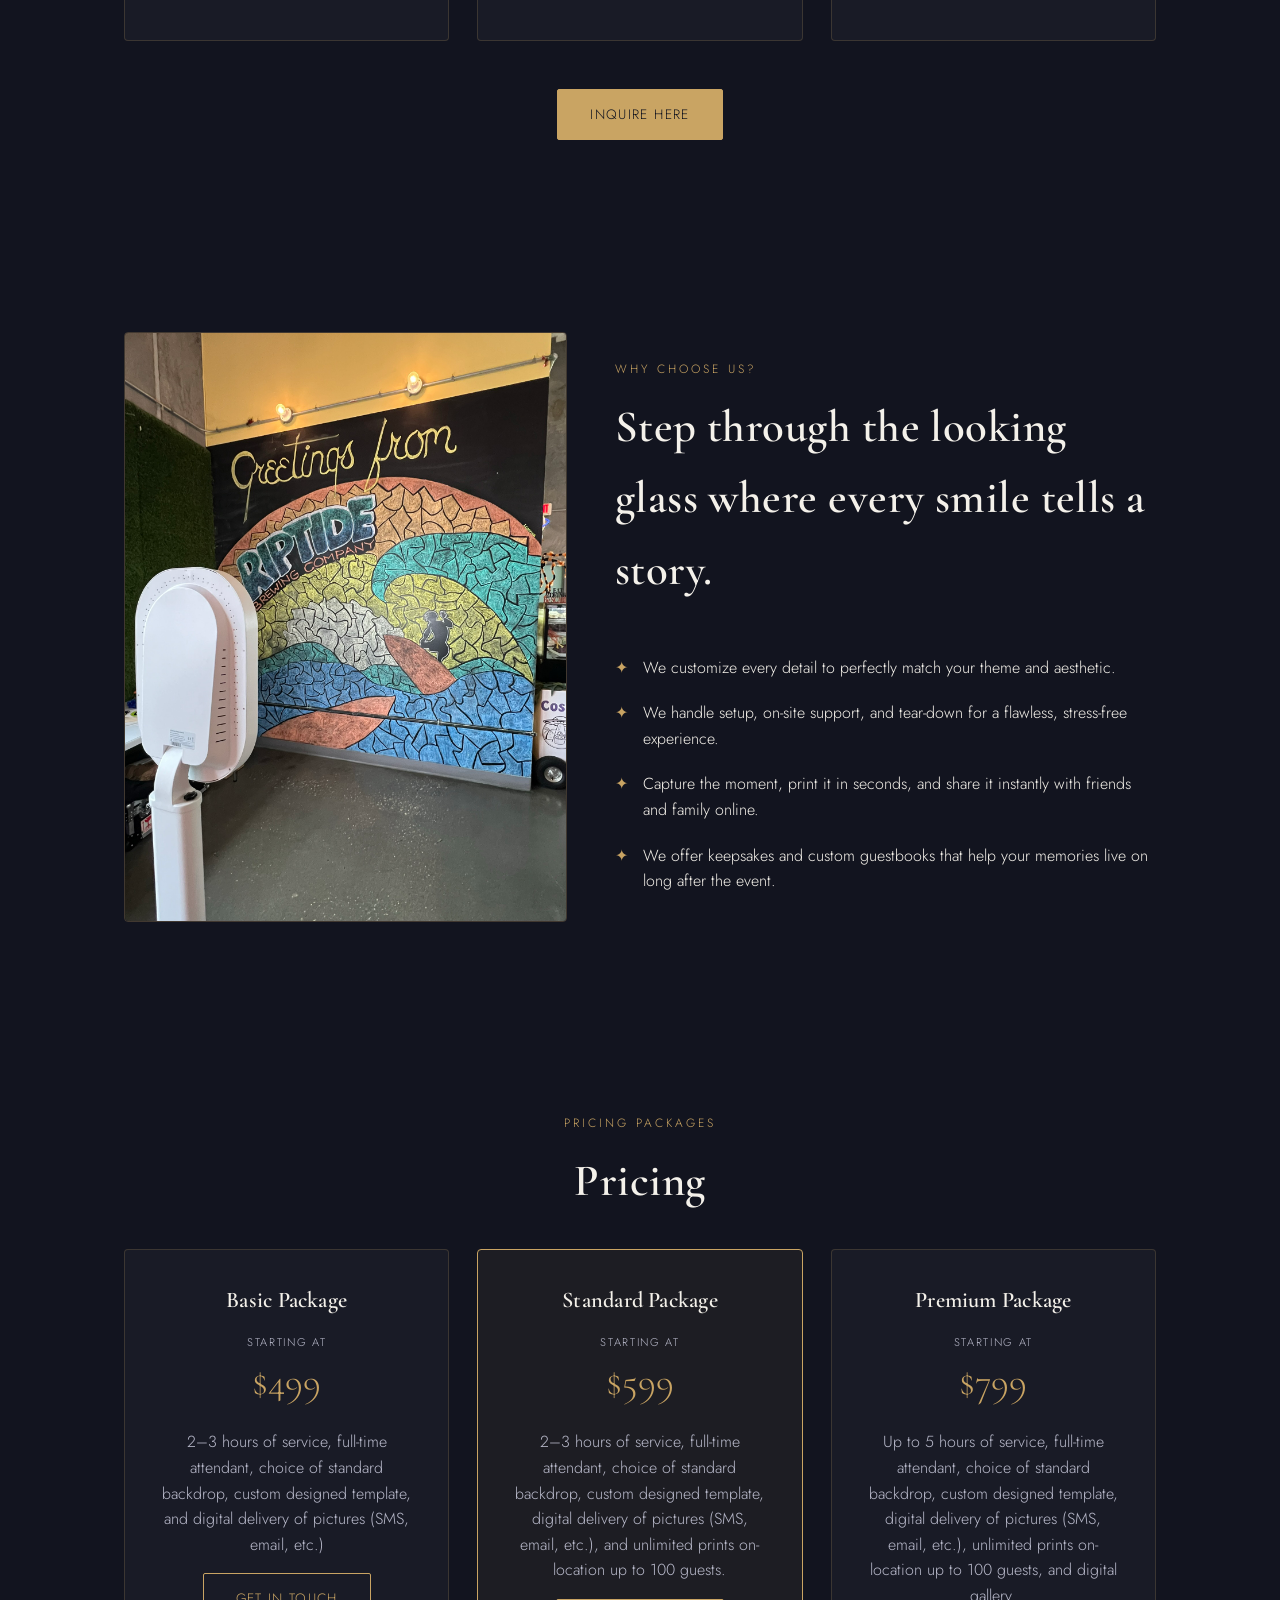
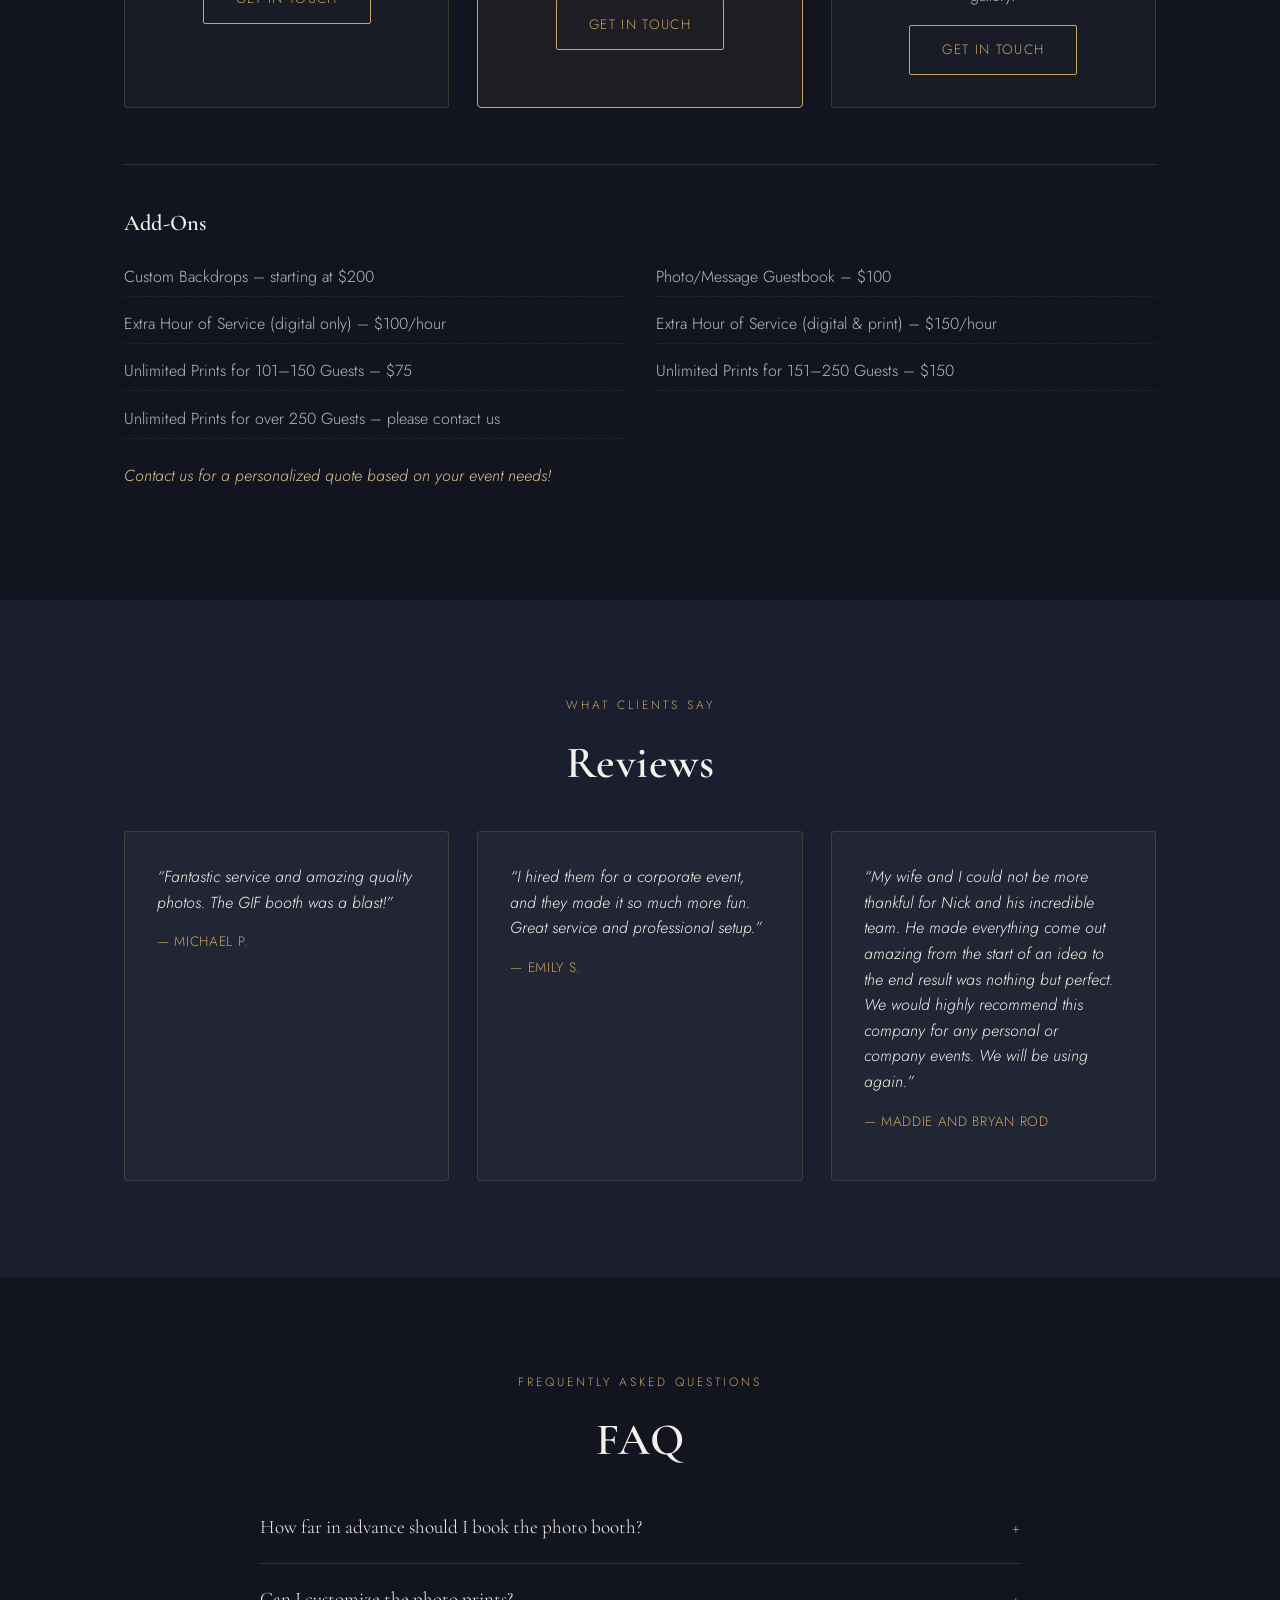
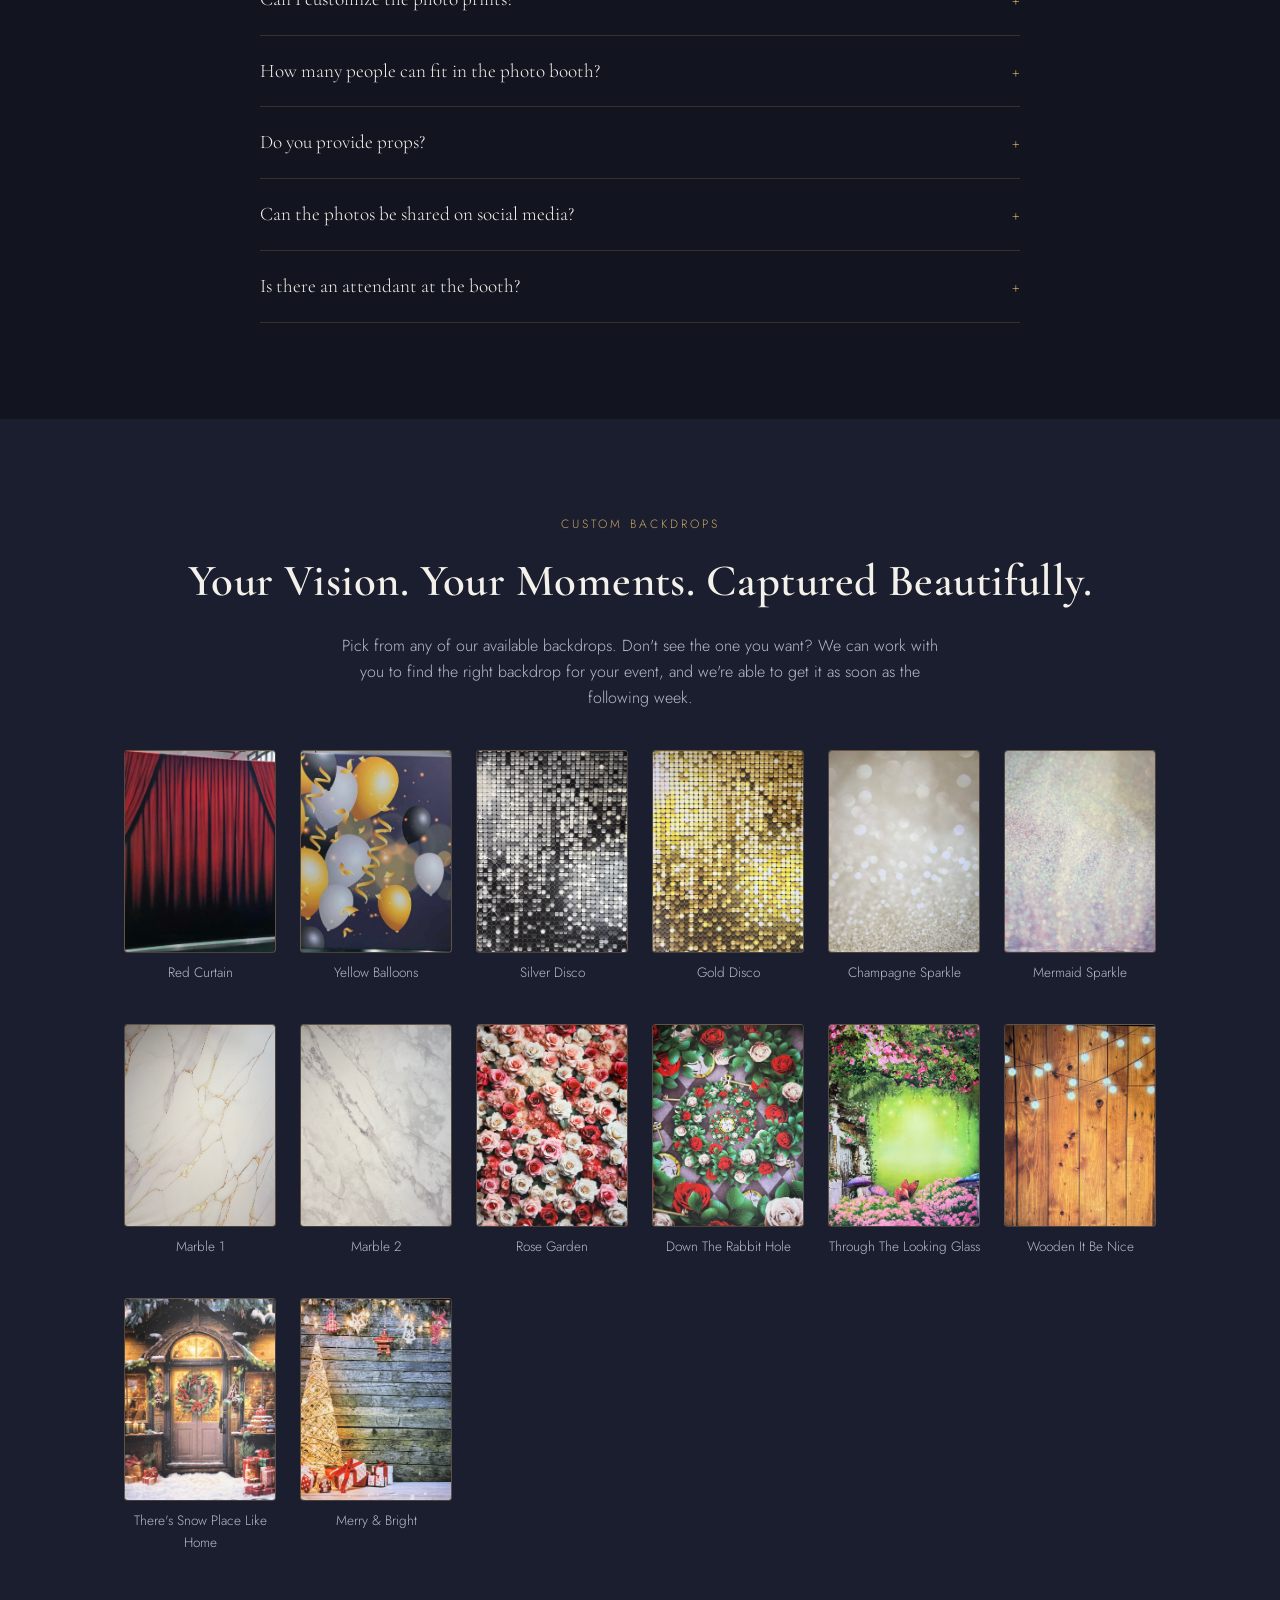
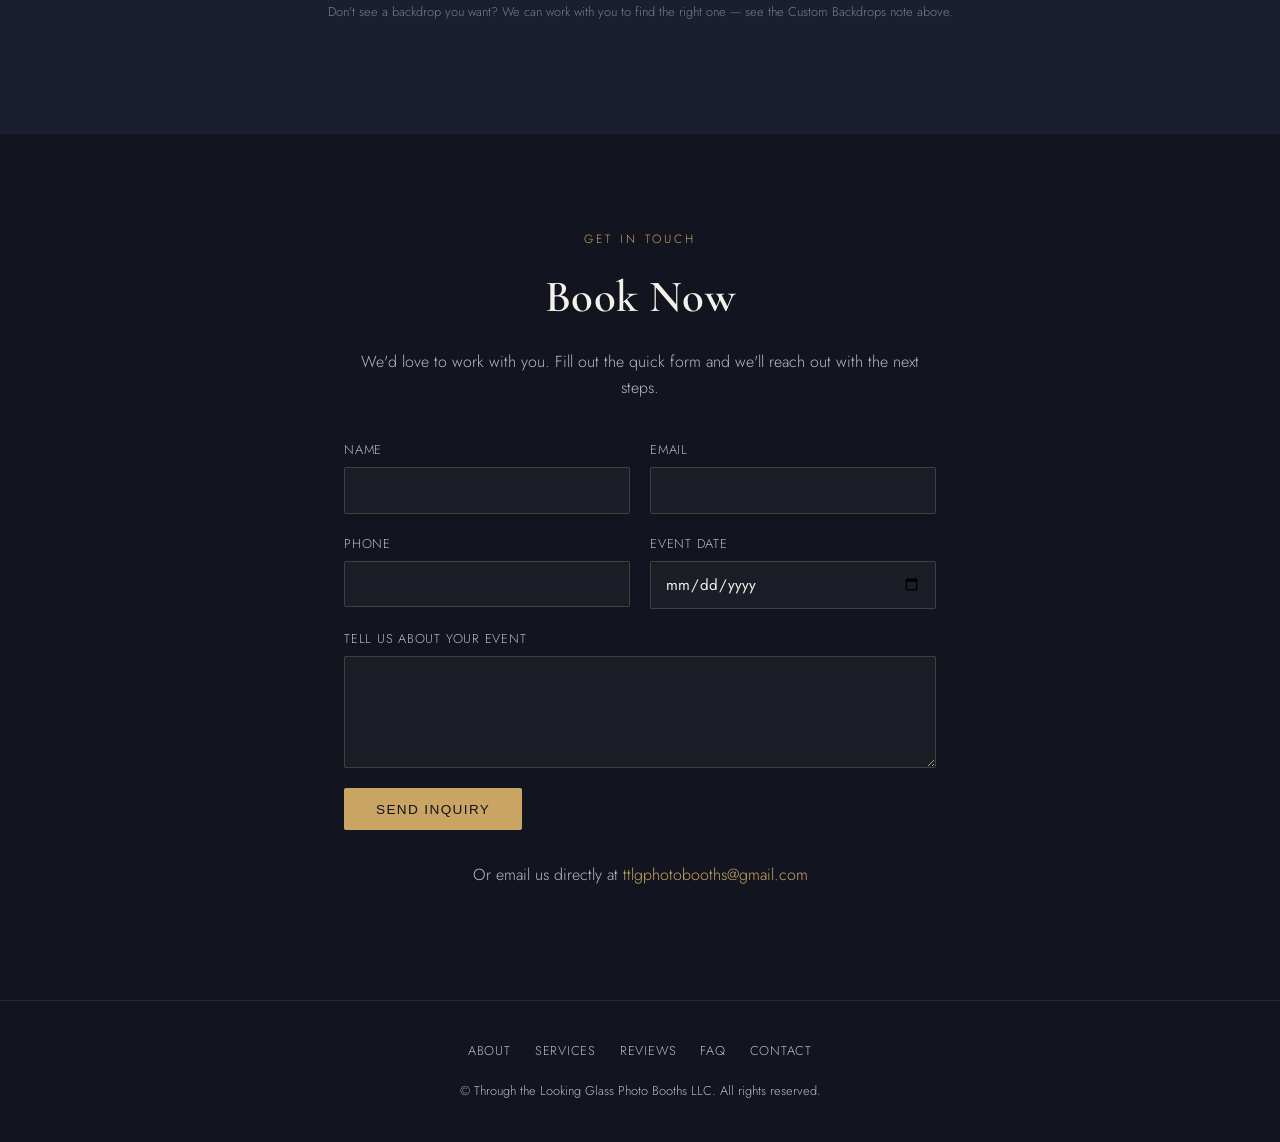
==== commit 9b81c5f1: "Replace image files with updated formats" ====
--- a/index.html
+++ b/index.html
@@ -207,18 +207,18 @@
       <div class="backdrop-grid">
         <div class="backdrop-item"><img src="images/red-curtain.jpg" alt="Red Curtain Backdrop" class="backdrop-swatch"><p>Red Curtain</p></div>
         <div class="backdrop-item"><img src="images/yellow-balloons.jpg" alt="Yellow Balloons Backdrop" class="backdrop-swatch"><p>Yellow Balloons</p></div>
-        <div class="backdrop-item"><img src="images/silver-disco.jpg" alt="Silver Disco Backdrop" class="backdrop-swatch"><p>Silver Disco</p></div>
-        <div class="backdrop-item"><img src="images/gold-disco.jpg" alt="Gold Disco Backdrop" class="backdrop-swatch"><p>Gold Disco</p></div>
-        <div class="backdrop-item"><img src="images/champagne-sparkle.jpg" alt="Champagne Sparkle Backdrop" class="backdrop-swatch"><p>Champagne Sparkle</p></div>
-        <div class="backdrop-item"><img src="images/mermaid-sparkle.jpg" alt="Mermaid Sparkle Backdrop" class="backdrop-swatch"><p>Mermaid Sparkle</p></div>
-        <div class="backdrop-item"><img src="images/marble-1.jpg" alt="Marble 1 Backdrop" class="backdrop-swatch"><p>Marble 1</p></div>
-        <div class="backdrop-item"><img src="images/marble-2.jpg" alt="Marble 2 Backdrop" class="backdrop-swatch"><p>Marble 2</p></div>
-        <div class="backdrop-item"><img src="images/rose-garden.jpg" alt="Rose Garden Backdrop" class="backdrop-swatch"><p>Rose Garden</p></div>
-        <div class="backdrop-item"><img src="images/down-the-rabbit-hole.jpg" alt="Down The Rabbit Hole Backdrop" class="backdrop-swatch"><p>Down The Rabbit Hole</p></div>
-        <div class="backdrop-item"><img src="images/through-the-looking-glass.jpg" alt="Through The Looking Glass Backdrop" class="backdrop-swatch"><p>Through The Looking Glass</p></div>
-        <div class="backdrop-item"><img src="images/wooden-it-be-nice.jpg" alt="Wooden It Be Nice Backdrop" class="backdrop-swatch"><p>Wooden It Be Nice</p></div>
-        <div class="backdrop-item"><img src="images/snow-place-like-home.jpg" alt="There's Snow Place Like Home Backdrop" class="backdrop-swatch"><p>There's Snow Place Like Home</p></div>
-        <div class="backdrop-item"><img src="images/merry-and-bright.jpg" alt="Merry & Bright Backdrop" class="backdrop-swatch"><p>Merry &amp; Bright</p></div>
+        <div class="backdrop-item"><img src="images/silver-disco.jpeg" alt="Silver Disco Backdrop" class="backdrop-swatch"><p>Silver Disco</p></div>
+        <div class="backdrop-item"><img src="images/gold-disco.jpeg" alt="Gold Disco Backdrop" class="backdrop-swatch"><p>Gold Disco</p></div>
+        <div class="backdrop-item"><img src="images/champagne-sparkle.jpeg" alt="Champagne Sparkle Backdrop" class="backdrop-swatch"><p>Champagne Sparkle</p></div>
+        <div class="backdrop-item"><img src="images/mermaid-sparkle.jpeg" alt="Mermaid Sparkle Backdrop" class="backdrop-swatch"><p>Mermaid Sparkle</p></div>
+        <div class="backdrop-item"><img src="images/marble-1.jpeg" alt="Marble 1 Backdrop" class="backdrop-swatch"><p>Marble 1</p></div>
+        <div class="backdrop-item"><img src="images/marble-2.jpeg" alt="Marble 2 Backdrop" class="backdrop-swatch"><p>Marble 2</p></div>
+        <div class="backdrop-item"><img src="images/rose-garden.jpeg" alt="Rose Garden Backdrop" class="backdrop-swatch"><p>Rose Garden</p></div>
+        <div class="backdrop-item"><img src="images/down-the-rabbit-hole.jpeg" alt="Down The Rabbit Hole Backdrop" class="backdrop-swatch"><p>Down The Rabbit Hole</p></div>
+        <div class="backdrop-item"><img src="images/through-the-looking-glass.jpeg" alt="Through The Looking Glass Backdrop" class="backdrop-swatch"><p>Through The Looking Glass</p></div>
+        <div class="backdrop-item"><img src="images/wooden-it-be-nice.jpeg" alt="Wooden It Be Nice Backdrop" class="backdrop-swatch"><p>Wooden It Be Nice</p></div>
+        <div class="backdrop-item"><img src="images/snow-place-like-home.jpeg" alt="There's Snow Place Like Home Backdrop" class="backdrop-swatch"><p>There's Snow Place Like Home</p></div>
+        <div class="backdrop-item"><img src="images/merry-and-bright.jpeg" alt="Merry & Bright Backdrop" class="backdrop-swatch"><p>Merry &amp; Bright</p></div>
       </div>
       <p class="note-small center">Don't see a backdrop you want? We can work with you to find the right one — see the Custom Backdrops note above.</p>
     </div>
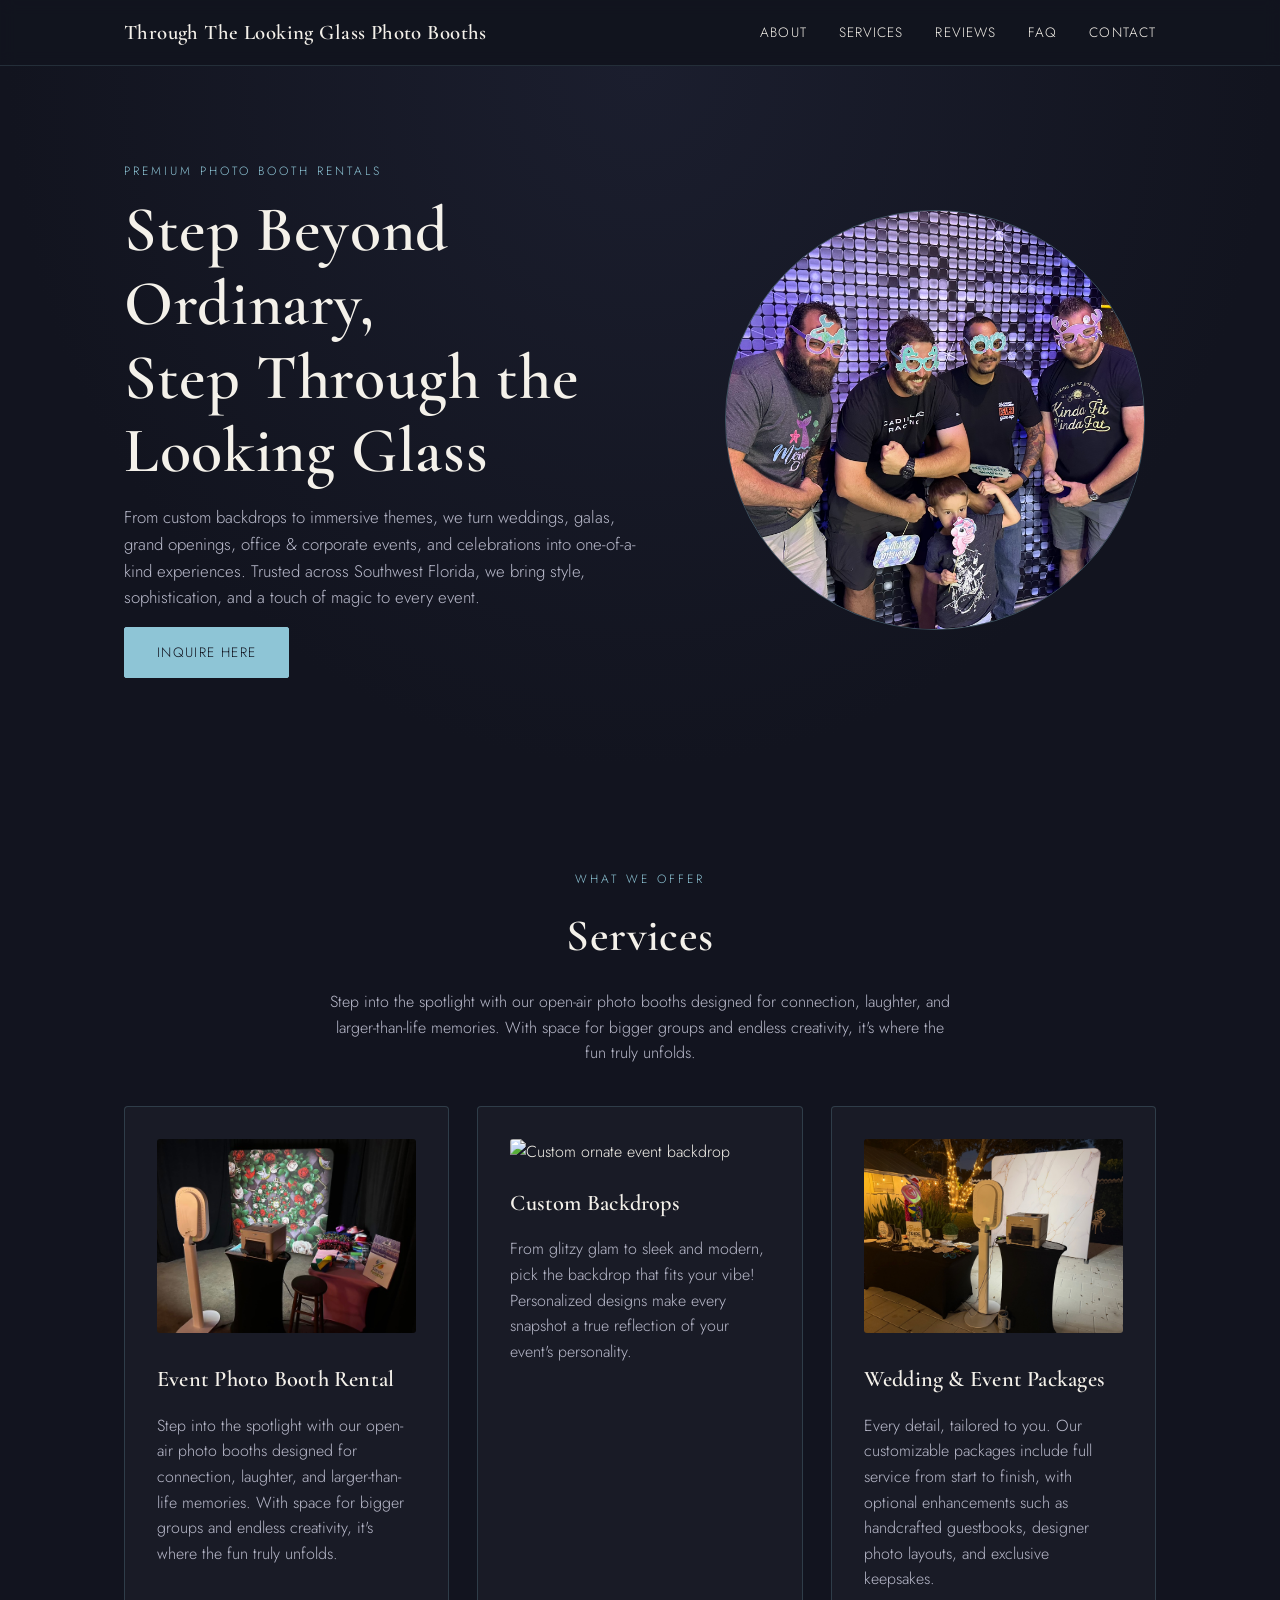
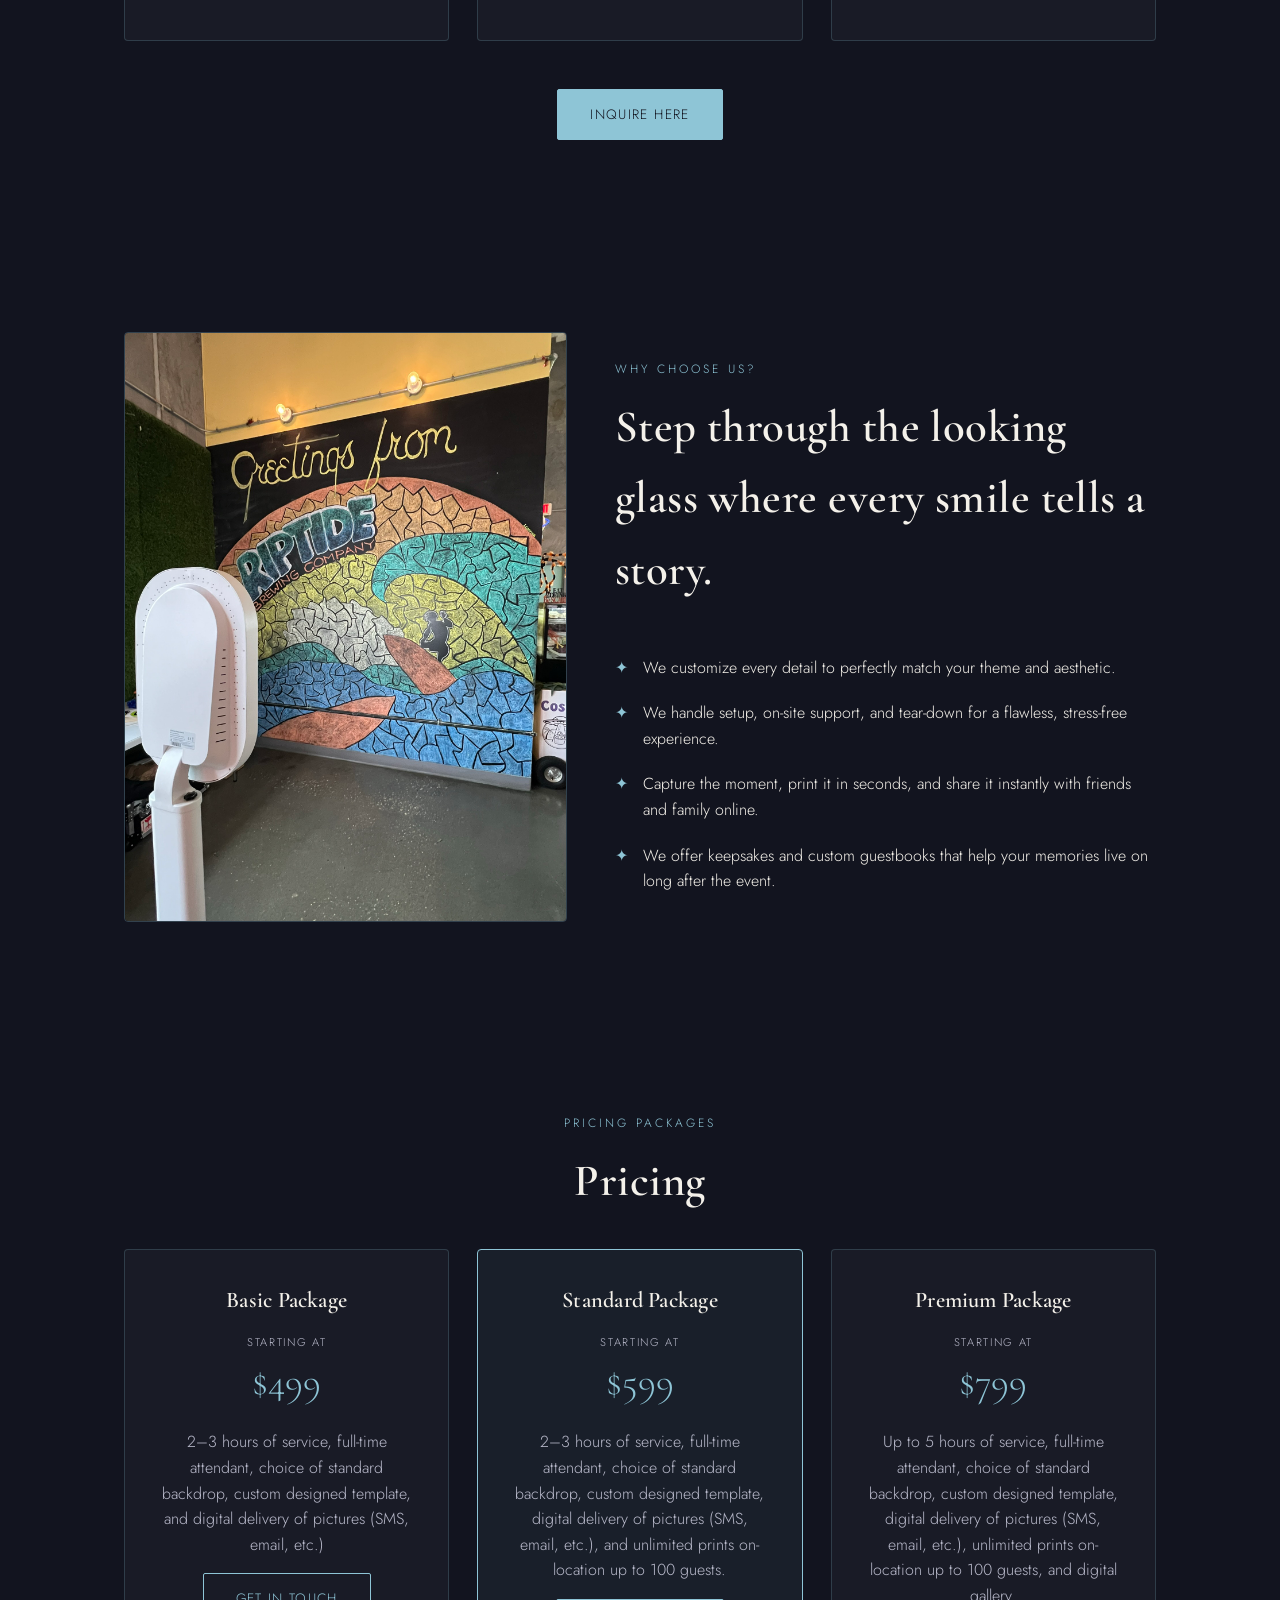
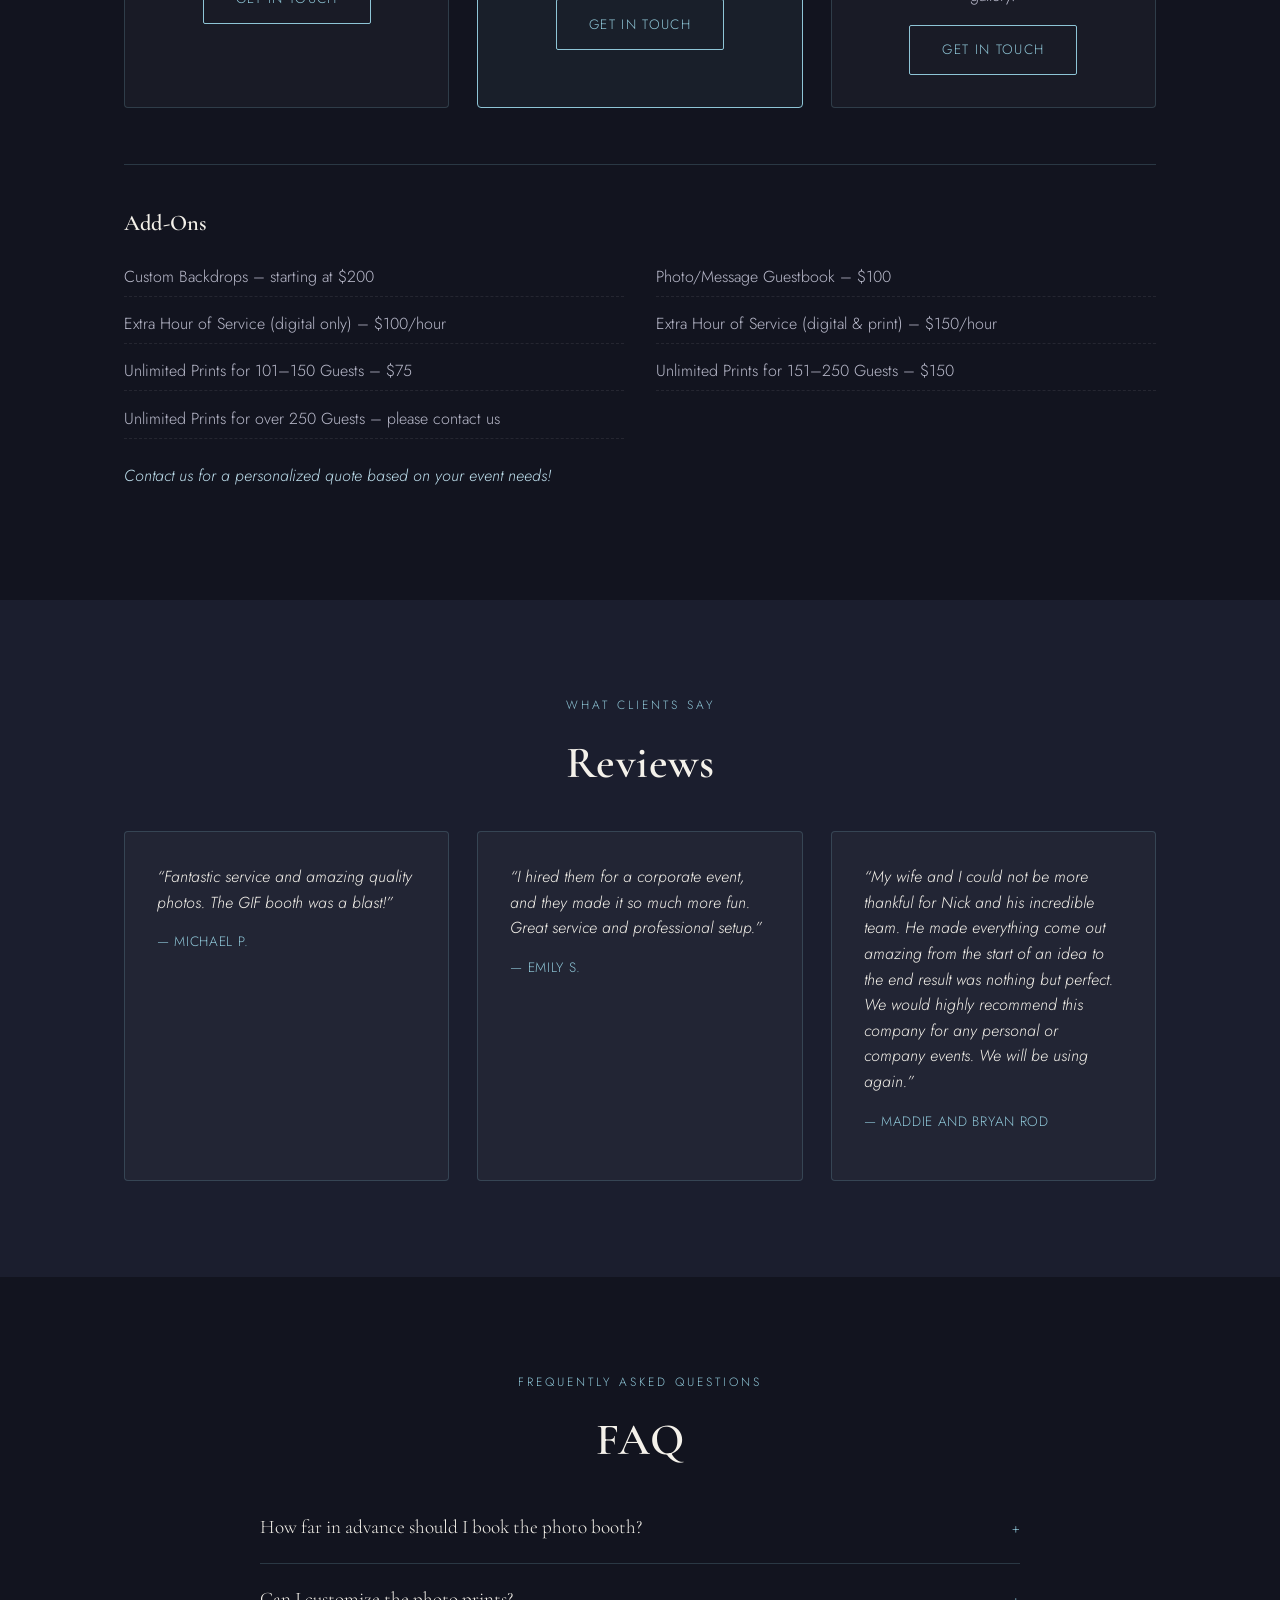
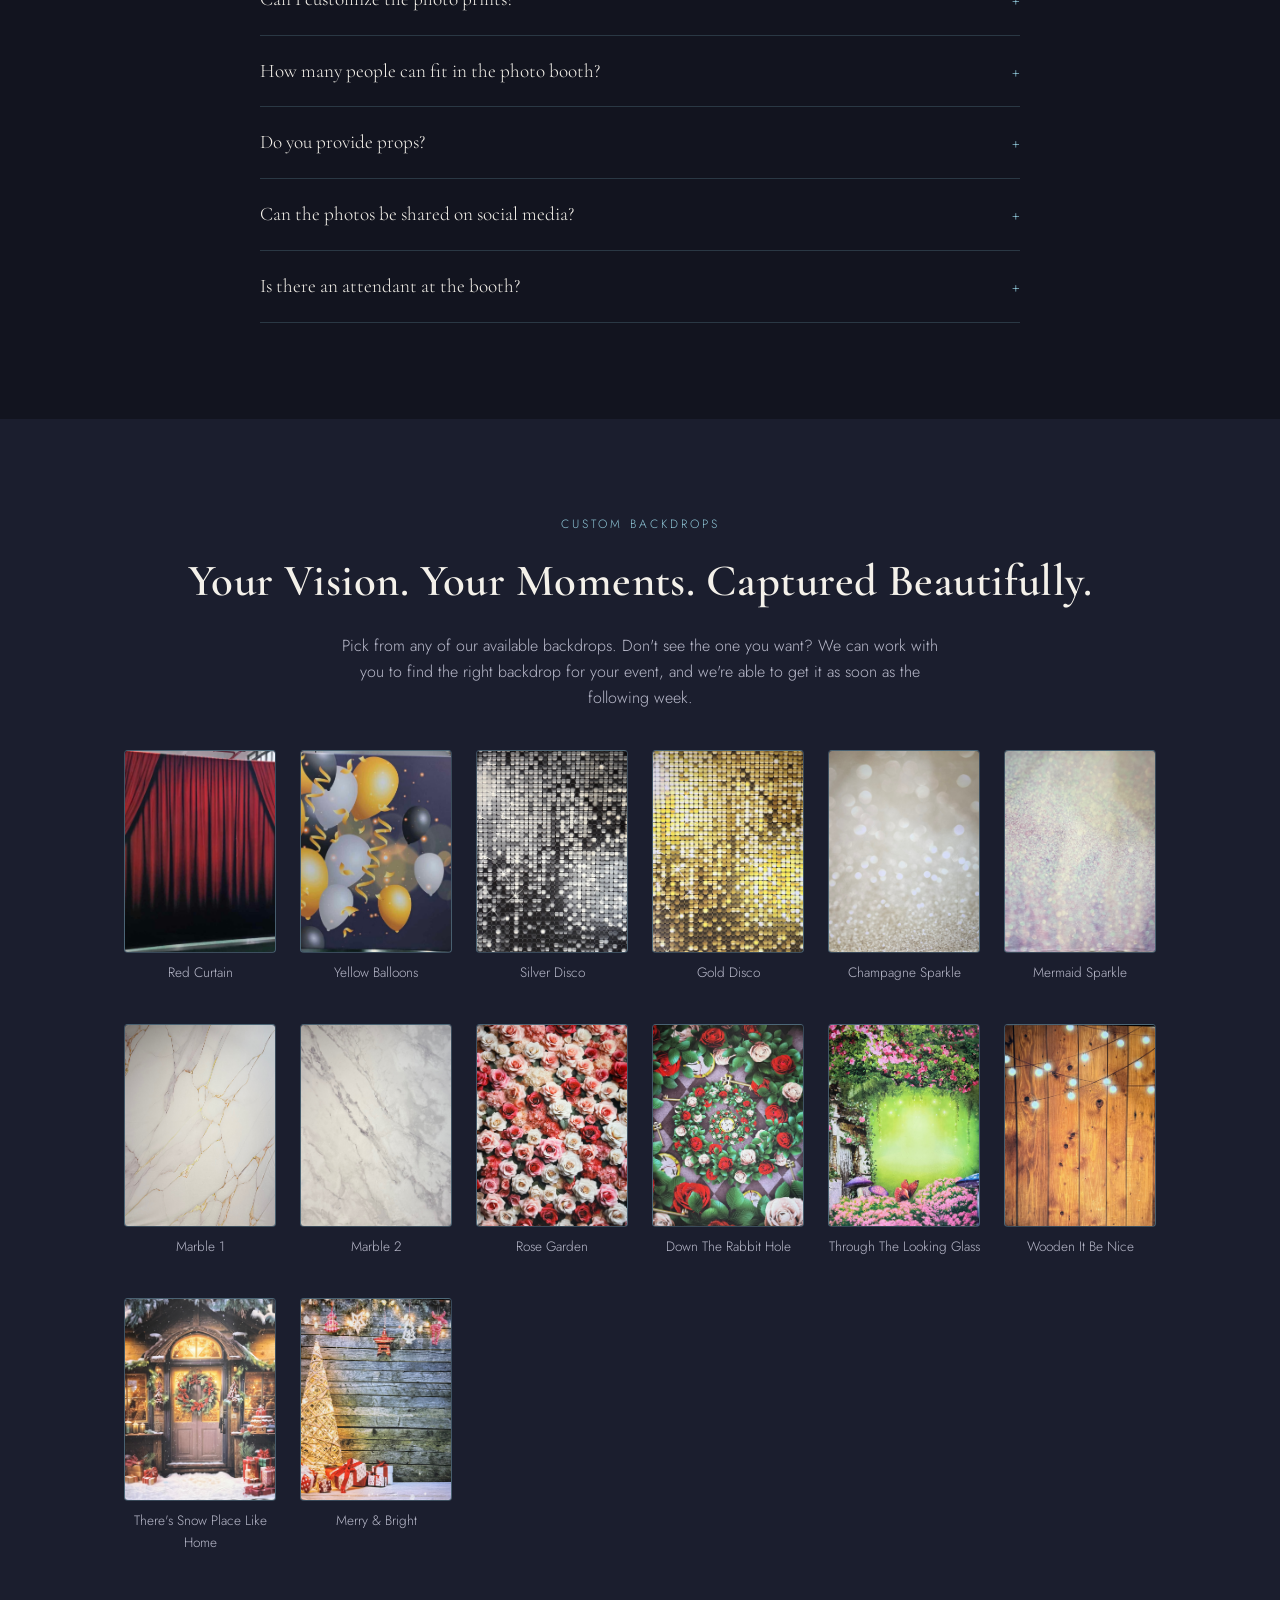
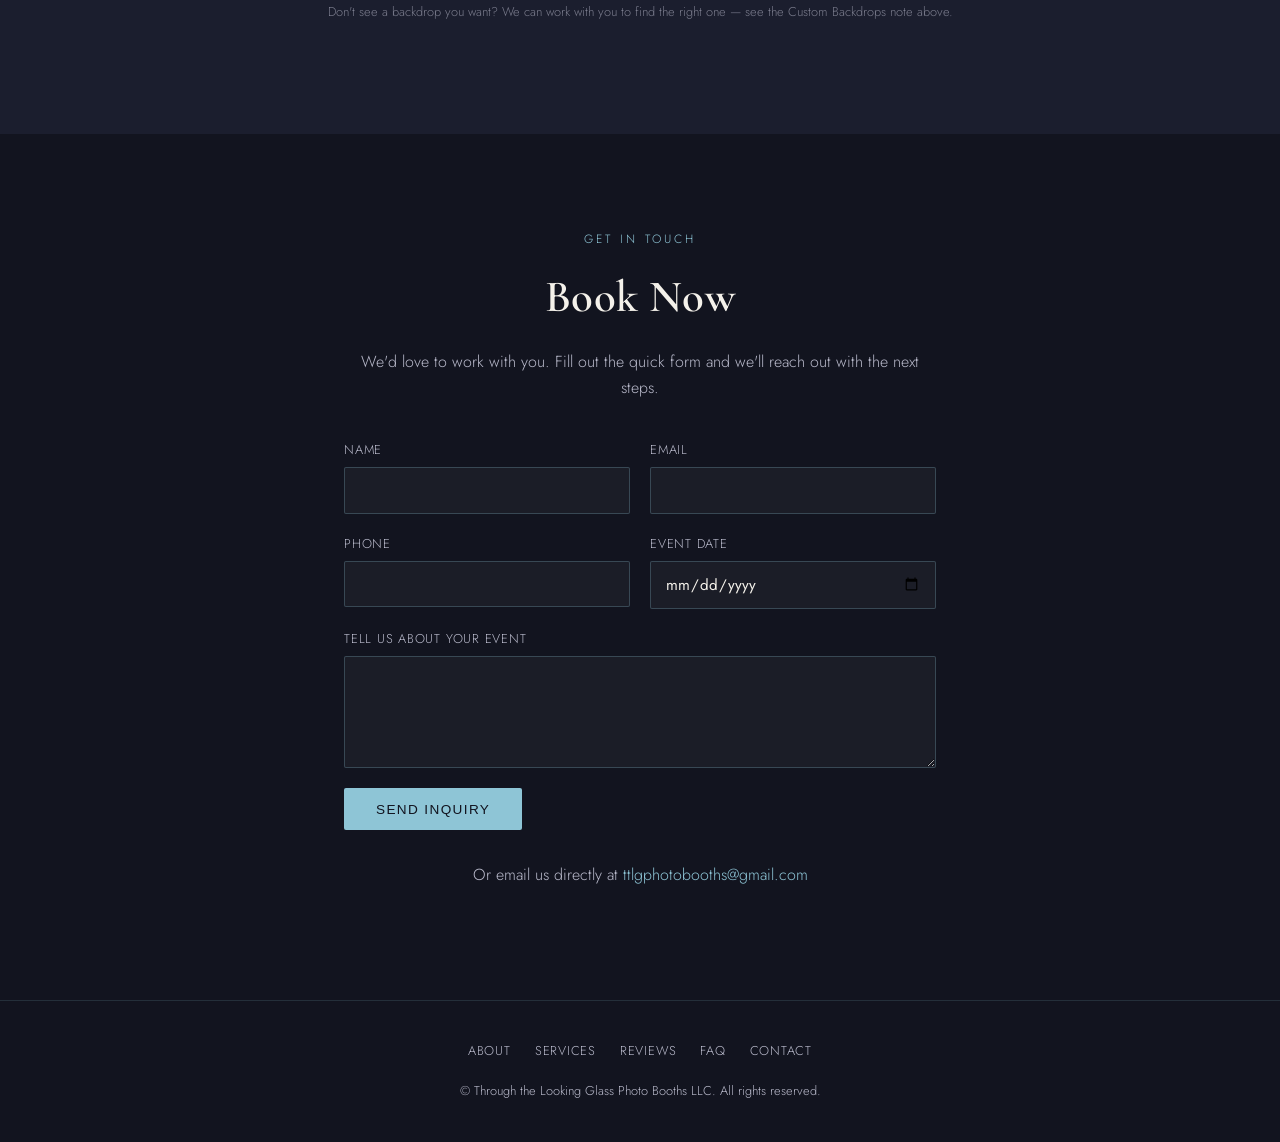
==== commit eebd9dcd: "Update logo text in index.html" ====
--- a/index.html
+++ b/index.html
@@ -17,7 +17,7 @@
 
 <header class="site-header">
   <div class="wrap header-inner">
-    <a href="#top" class="logo">Through The Looking Glass</a>
+    <a href="#top" class="logo">Through The Looking Glass Photo Booths</a>
     <nav class="main-nav">
       <a href="#about">About</a>
       <a href="#services">Services</a>
--- a/styles.css
+++ b/styles.css
@@ -1,8 +1,8 @@
 :root {
   --navy: #12141f;
   --navy-2: #1b1e2e;
-  --gold: #c9a463;
-  --gold-light: #e0c691;
+  --gold: #8ec5d6;
+  --gold-light: #bfe0ee;
   --cream: #f4f1ea;
   --muted: #b9bacb;
   --max: 1080px;
@@ -65,7 +65,7 @@
   z-index: 20;
   background: rgba(18, 20, 31, 0.9);
   backdrop-filter: blur(8px);
-  border-bottom: 1px solid rgba(201, 164, 99, 0.15);
+  border-bottom: 1px solid rgba(142, 197, 214, 0.15);
 }
 
 .header-inner {
@@ -164,7 +164,7 @@
   aspect-ratio: 1/1;
   object-fit: cover;
   border-radius: 50%;
-  border: 1px solid rgba(201, 164, 99, 0.35);
+  border: 1px solid rgba(142, 197, 214, 0.35);
 }
 
 @media (max-width: 860px) {
@@ -189,7 +189,7 @@
 
 .card {
   background: rgba(255,255,255,0.03);
-  border: 1px solid rgba(201, 164, 99, 0.2);
+  border: 1px solid rgba(142, 197, 214, 0.2);
   padding: 2rem;
   border-radius: 4px;
 }
@@ -208,7 +208,7 @@
 
 .price-card.featured {
   border-color: var(--gold);
-  background: rgba(201, 164, 99, 0.06);
+  background: rgba(142, 197, 214, 0.06);
 }
 
 .price {
@@ -229,7 +229,7 @@
 
 .addons {
   margin-top: 3.5rem;
-  border-top: 1px solid rgba(201, 164, 99, 0.2);
+  border-top: 1px solid rgba(142, 197, 214, 0.2);
   padding-top: 2.5rem;
 }
 
@@ -266,7 +266,7 @@
   aspect-ratio: 3/4;
   object-fit: cover;
   border-radius: 4px;
-  border: 1px solid rgba(201, 164, 99, 0.25);
+  border: 1px solid rgba(142, 197, 214, 0.25);
 }
 
 .why-text {
@@ -317,7 +317,7 @@
 }
 
 details {
-  border-bottom: 1px solid rgba(201, 164, 99, 0.2);
+  border-bottom: 1px solid rgba(142, 197, 214, 0.2);
   padding: 1.25rem 0;
 }
 
@@ -364,8 +364,8 @@
   aspect-ratio: 3/4;
   object-fit: cover;
   border-radius: 4px;
-  background: linear-gradient(160deg, var(--navy-2), rgba(201,164,99,0.25));
-  border: 1px solid rgba(201, 164, 99, 0.25);
+  background: linear-gradient(160deg, var(--navy-2), rgba(142,197,214,0.25));
+  border: 1px solid rgba(142, 197, 214, 0.25);
 }
 
 .note-small {
@@ -403,7 +403,7 @@
 input, textarea {
   font-family: 'Jost', sans-serif;
   background: rgba(255,255,255,0.04);
-  border: 1px solid rgba(201, 164, 99, 0.25);
+  border: 1px solid rgba(142, 197, 214, 0.25);
   border-radius: 2px;
   padding: 0.7rem 0.85rem;
   color: var(--cream);
@@ -426,7 +426,7 @@
 
 /* Footer */
 .site-footer {
-  border-top: 1px solid rgba(201, 164, 99, 0.15);
+  border-top: 1px solid rgba(142, 197, 214, 0.15);
   padding: 2.5rem 0;
 }
 
@@ -475,7 +475,7 @@
     padding: 1.5rem;
     gap: 1.25rem;
     display: none;
-    border-bottom: 1px solid rgba(201, 164, 99, 0.15);
+    border-bottom: 1px solid rgba(142, 197, 214, 0.15);
   }
   .main-nav.open { display: flex; }
   .nav-toggle { display: block; }
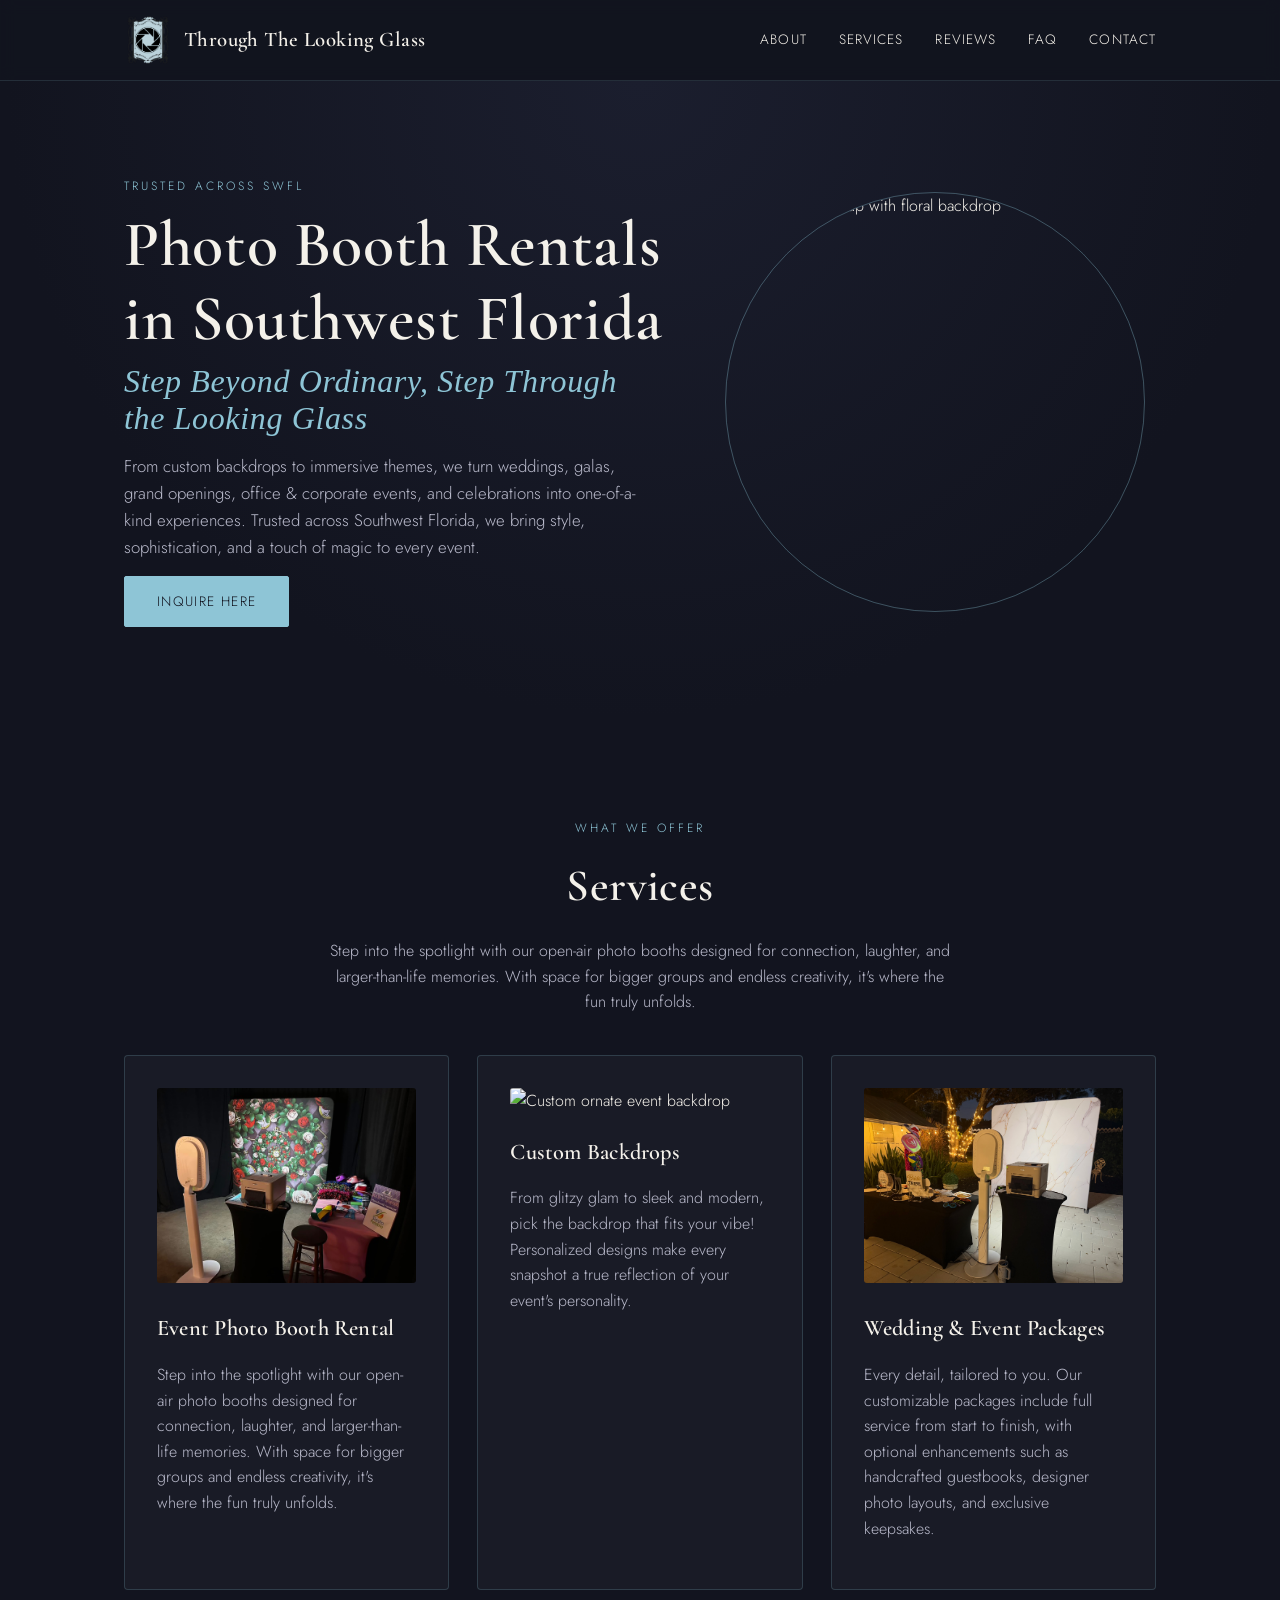
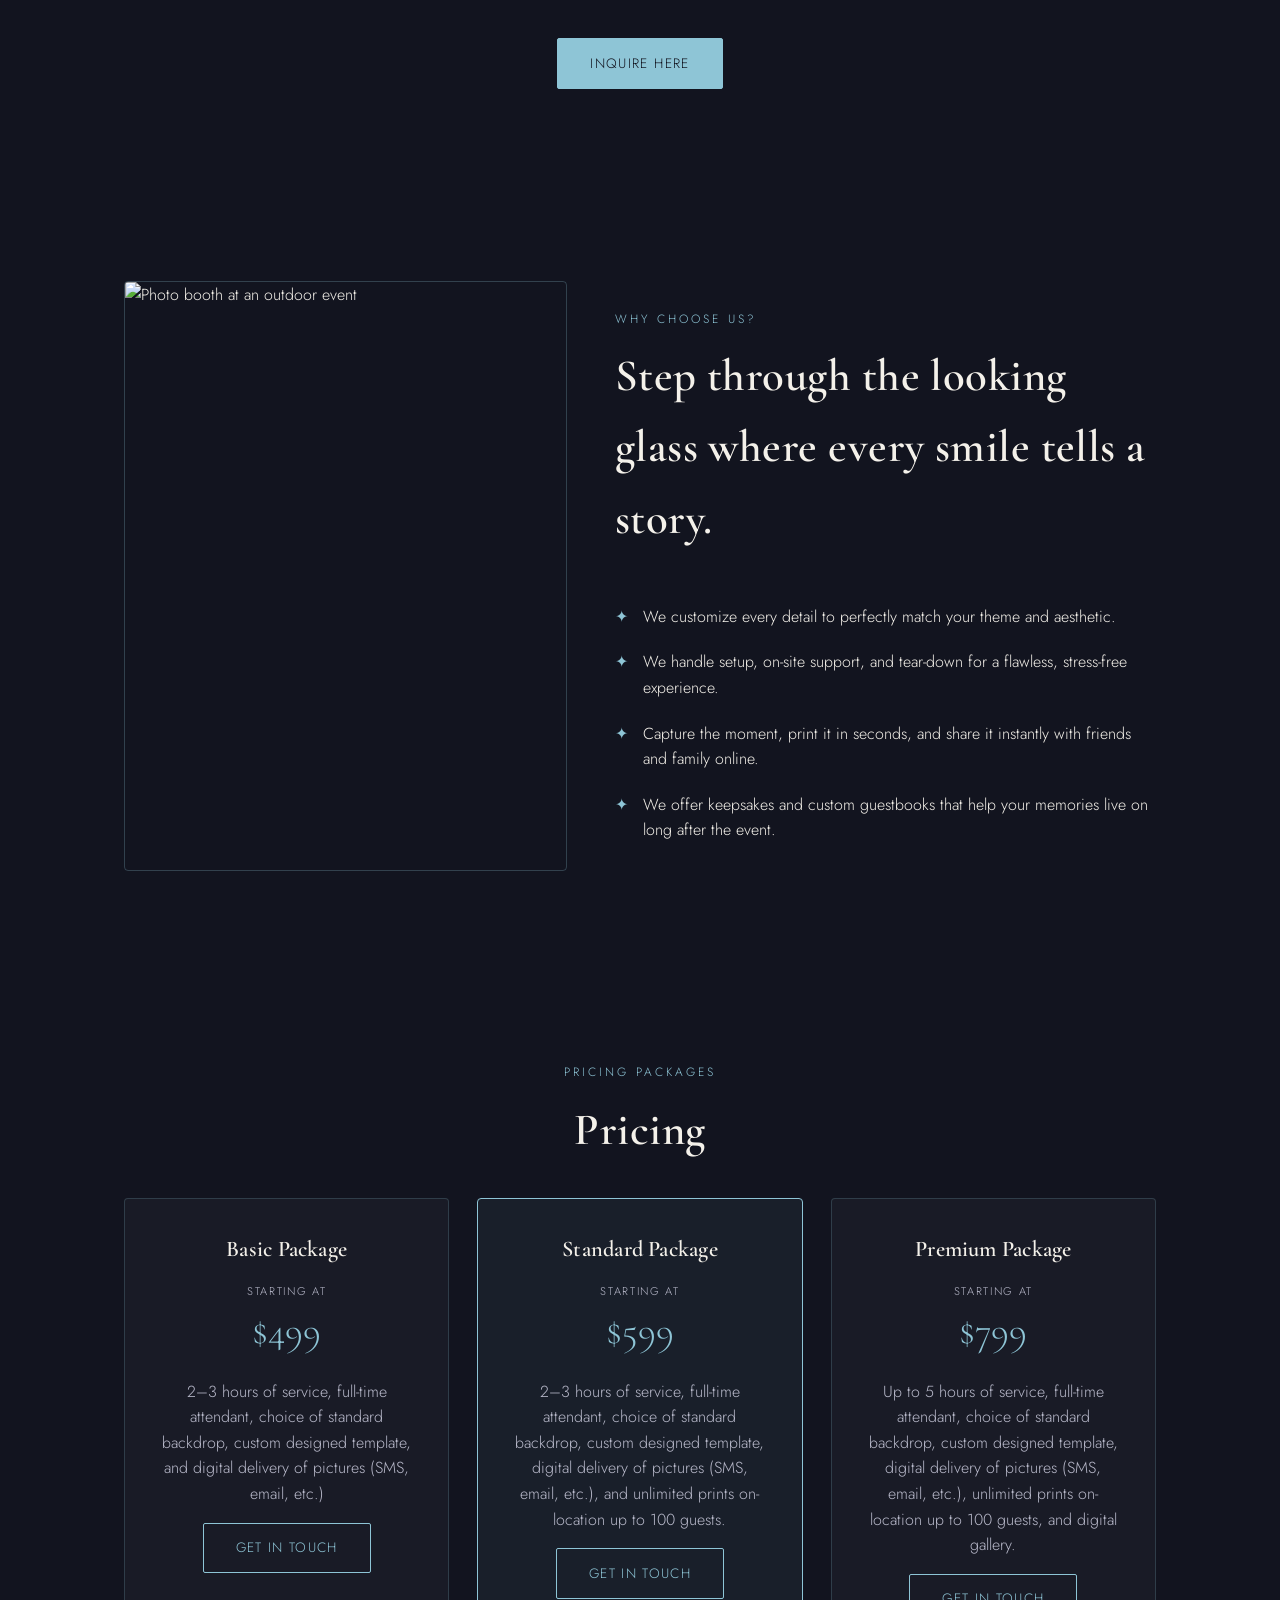
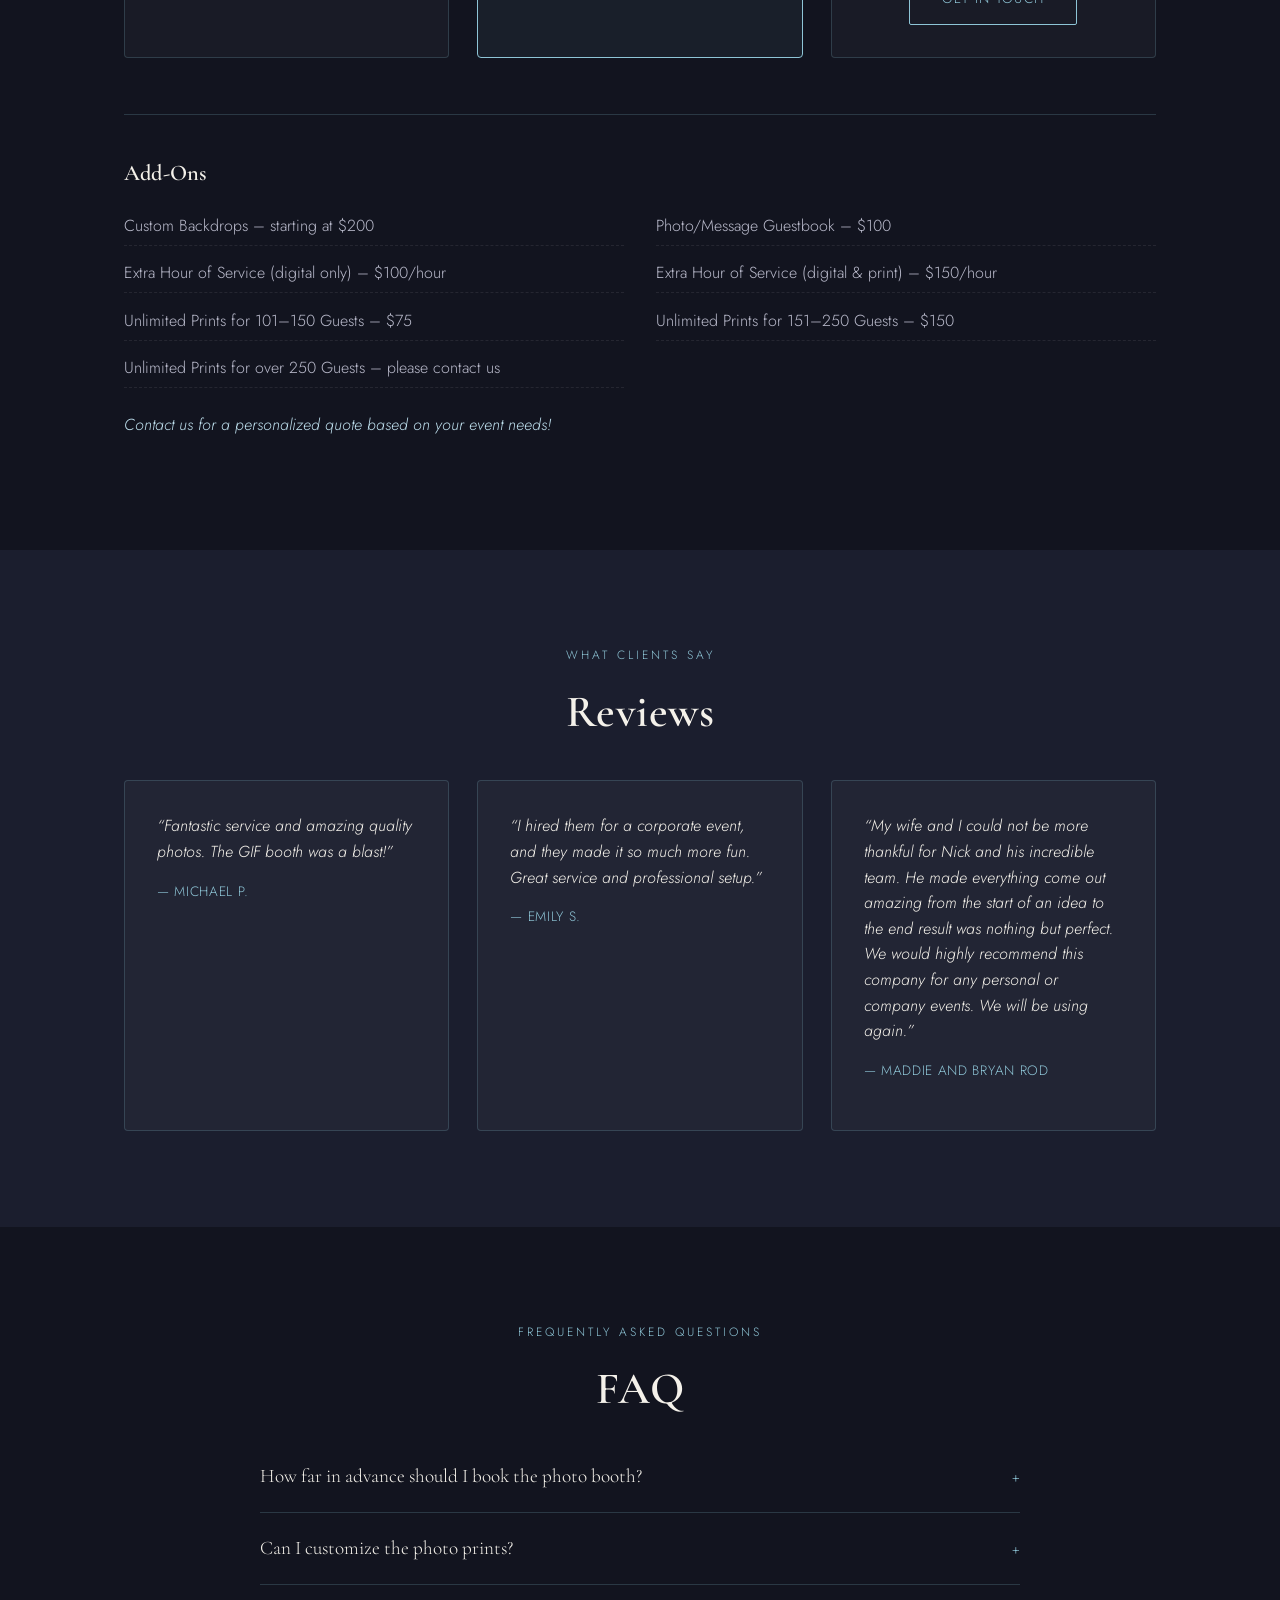
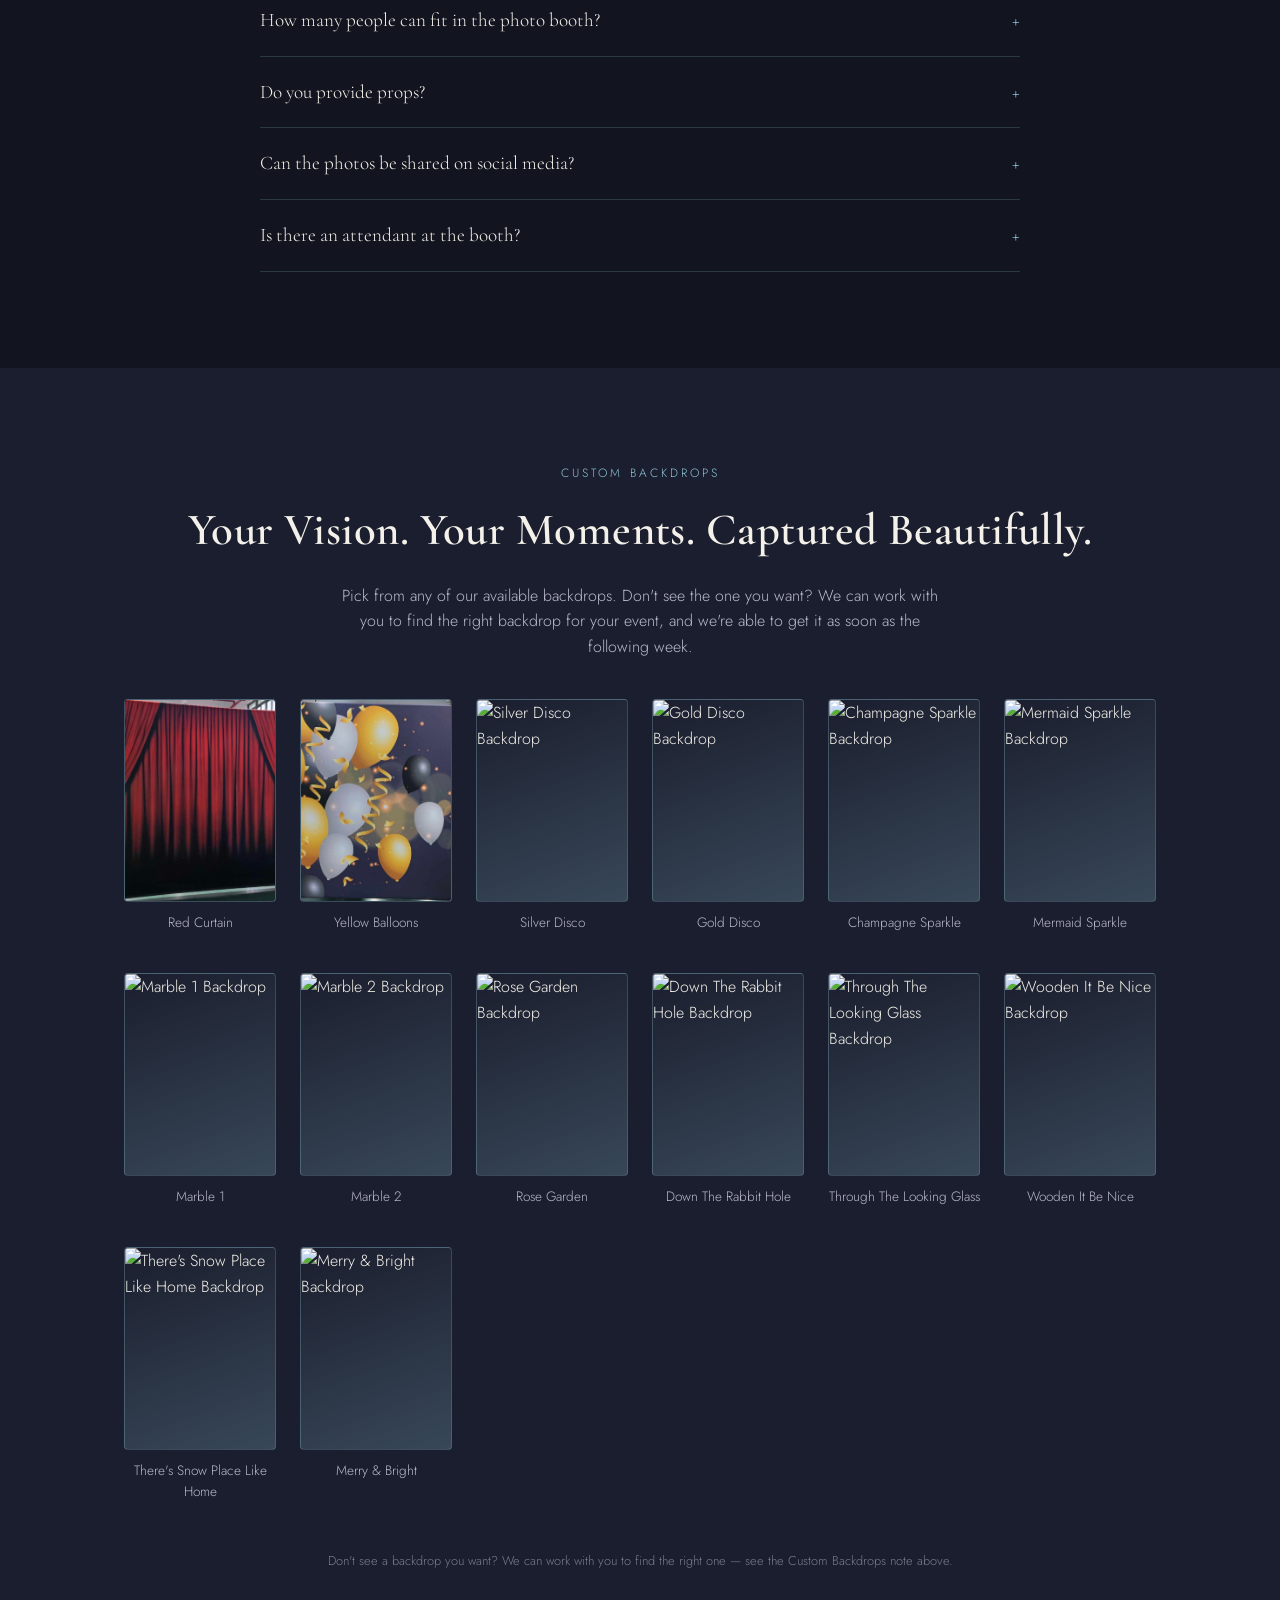
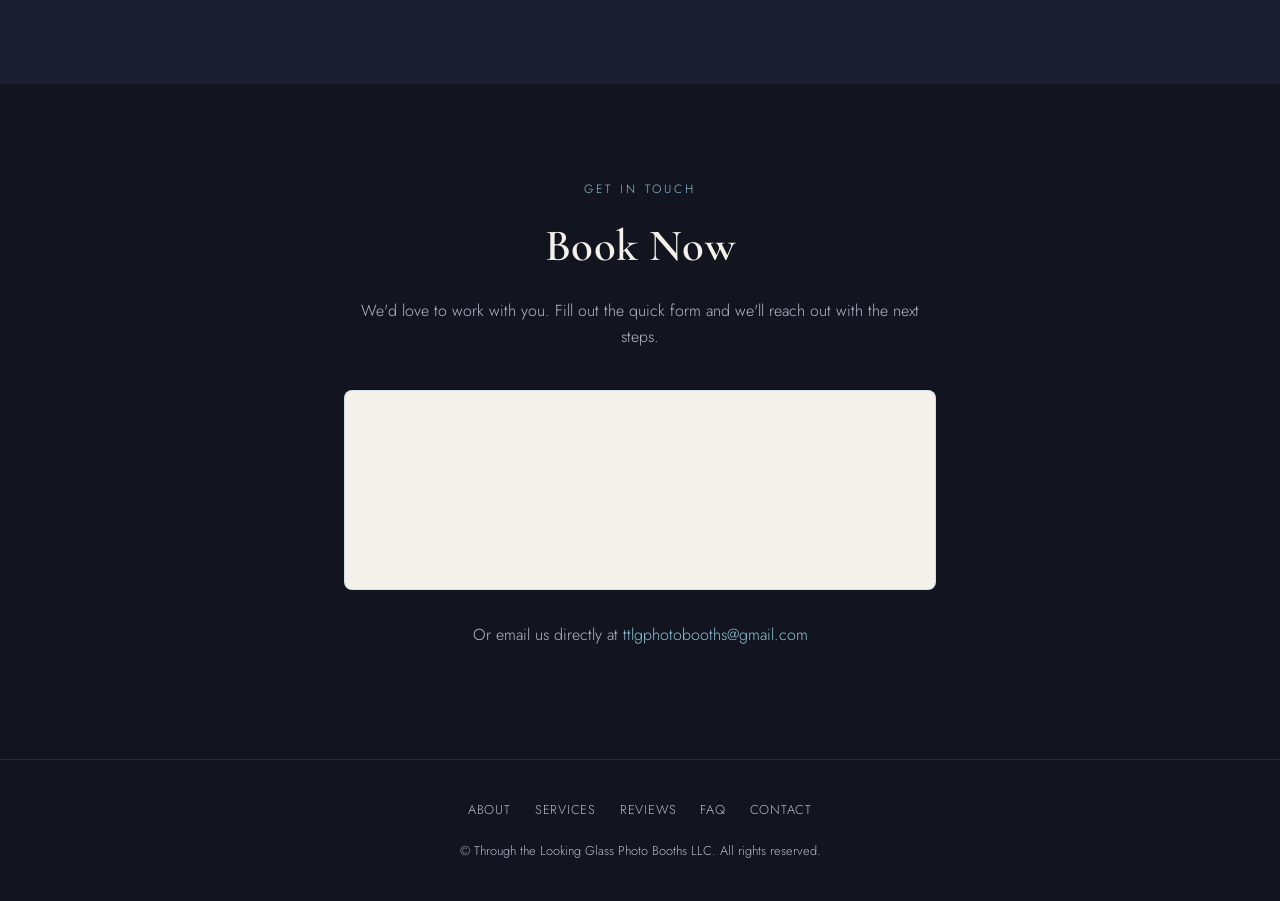
==== commit dc3f67a3: "Add files via upload" ====
--- a/index.html
+++ b/index.html
@@ -3,21 +3,94 @@
 <head>
 <meta charset="UTF-8">
 <meta name="viewport" content="width=device-width, initial-scale=1">
-<title>Through The Looking Glass Photo Booths</title>
-<meta name="description" content="Premium Photo Booth Rentals in Beautiful SWFL">
+<title>Photo Booth Rentals in Southwest Florida | Through The Looking Glass Photo Booths</title>
+<meta name="description" content="Premium open-air photo booth rentals for weddings, corporate events, and celebrations across Southwest Florida. Custom backdrops, instant prints, and full-service setup. Get a free quote today.">
+<meta name="robots" content="index, follow">
+<link rel="canonical" href="https://ttlgphotobooths.com/">
+<meta name="theme-color" content="#12141f">
+
+<!-- Open Graph -->
 <meta property="og:title" content="Through The Looking Glass Photo Booths">
-<meta property="og:description" content="Premium Photo Booth Rentals in Beautiful SWFL">
+<meta property="og:description" content="Premium open-air photo booth rentals for weddings, corporate events, and celebrations across Southwest Florida.">
 <meta property="og:type" content="website">
+<meta property="og:url" content="https://ttlgphotobooths.com/">
+<meta property="og:image" content="https://ttlgphotobooths.com/images/og-image.jpg">
+<meta property="og:site_name" content="Through The Looking Glass Photo Booths">
+<meta property="og:locale" content="en_US">
+
+<!-- Twitter Card -->
+<meta name="twitter:card" content="summary_large_image">
+<meta name="twitter:title" content="Through The Looking Glass Photo Booths">
+<meta name="twitter:description" content="Premium open-air photo booth rentals for weddings, corporate events, and celebrations across Southwest Florida.">
+<meta name="twitter:image" content="https://ttlgphotobooths.com/images/og-image.jpg">
+
 <link rel="preconnect" href="https://fonts.googleapis.com">
 <link rel="preconnect" href="https://fonts.gstatic.com" crossorigin>
 <link href="https://fonts.googleapis.com/css2?family=Cormorant+Garamond:wght@500;600;700&family=Jost:wght@300;400;500;600&display=swap" rel="stylesheet">
 <link rel="stylesheet" href="styles.css">
+
+<!-- Structured data: Local Business -->
+<script type="application/ld+json">
+{
+  "@context": "https://schema.org",
+  "@type": "LocalBusiness",
+  "name": "Through The Looking Glass Photo Booths",
+  "description": "Premium open-air photo booth rentals for weddings, corporate events, and celebrations across Southwest Florida.",
+  "url": "https://ttlgphotobooths.com/",
+  "email": "ttlgphotobooths@gmail.com",
+  "areaServed": "Southwest Florida",
+  "priceRange": "$499-$799"
+}
+</script>
+
+<!-- Structured data: FAQ -->
+<script type="application/ld+json">
+{
+  "@context": "https://schema.org",
+  "@type": "FAQPage",
+  "mainEntity": [
+    {
+      "@type": "Question",
+      "name": "How far in advance should I book the photo booth?",
+      "acceptedAnswer": { "@type": "Answer", "text": "We recommend booking at least 4–6 weeks in advance, especially for popular dates." }
+    },
+    {
+      "@type": "Question",
+      "name": "Can I customize the photo prints?",
+      "acceptedAnswer": { "@type": "Answer", "text": "Yes! We offer custom print layouts, including logos, event names, or special messages." }
+    },
+    {
+      "@type": "Question",
+      "name": "How many people can fit in the photo booth?",
+      "acceptedAnswer": { "@type": "Answer", "text": "Our open-air booths can accommodate 6–8 people at a time." }
+    },
+    {
+      "@type": "Question",
+      "name": "Do you provide props?",
+      "acceptedAnswer": { "@type": "Answer", "text": "Yes! We provide a variety of fun props for your guests to enjoy. You may also provide additional props and we will care for them like they're our own." }
+    },
+    {
+      "@type": "Question",
+      "name": "Can the photos be shared on social media?",
+      "acceptedAnswer": { "@type": "Answer", "text": "Yes, your guests can instantly share their photos however they want. We can send them via SMS or email during the event." }
+    },
+    {
+      "@type": "Question",
+      "name": "Is there an attendant at the booth?",
+      "acceptedAnswer": { "@type": "Answer", "text": "Yes, we provide a professional attendant to assist with setup, operation, and guest needs." }
+    }
+  ]
+}
+</script>
 </head>
 <body>
 
 <header class="site-header">
   <div class="wrap header-inner">
-    <a href="#top" class="logo">Through The Looking Glass Photo Booths</a>
+    <a href="#top" class="logo">
+      <img src="images/logo.png" alt="Through The Looking Glass logo" class="logo-img">
+      <span class="logo-text">Through The Looking Glass</span>
+    </a>
     <nav class="main-nav">
       <a href="#about">About</a>
       <a href="#services">Services</a>
@@ -35,13 +108,13 @@
   <section class="hero" id="about">
     <div class="wrap hero-inner">
       <div class="hero-text">
-        <p class="eyebrow">Premium Photo Booth Rentals</p>
-        <h1>Step Beyond Ordinary,<br>Step Through the Looking Glass</h1>
+        <p class="eyebrow">Trusted Across SWFL</p>
+        <h1>Photo Booth Rentals in Southwest Florida<br><span class="hero-tagline">Step Beyond Ordinary, Step Through the Looking Glass</span></h1>
         <p class="hero-copy">From custom backdrops to immersive themes, we turn weddings, galas, grand openings, office &amp; corporate events, and celebrations into one-of-a-kind experiences. Trusted across Southwest Florida, we bring style, sophistication, and a touch of magic to every event.</p>
         <a href="#contact" class="btn btn-primary">Inquire Here</a>
       </div>
       <div class="hero-photo-wrap">
-        <img src="images/hero-photo.JPEG" alt="Photo booth setup with floral backdrop" class="hero-photo">
+        <img src="images/hero-photo.jpg" alt="Photo booth setup with floral backdrop" class="hero-photo">
       </div>
     </div>
   </section>
@@ -80,7 +153,7 @@
   <!-- WHY CHOOSE US -->
   <section class="why">
     <div class="wrap why-inner">
-      <img src="images/why-choose-us.JPEG" alt="Photo booth at an outdoor event" class="why-photo">
+      <img src="images/why-choose-us.jpg" alt="Photo booth at an outdoor event" class="why-photo">
       <div class="why-text">
         <div class="why-copy">
           <p class="eyebrow">Why Choose Us?</p>
@@ -207,18 +280,18 @@
       <div class="backdrop-grid">
         <div class="backdrop-item"><img src="images/red-curtain.jpg" alt="Red Curtain Backdrop" class="backdrop-swatch"><p>Red Curtain</p></div>
         <div class="backdrop-item"><img src="images/yellow-balloons.jpg" alt="Yellow Balloons Backdrop" class="backdrop-swatch"><p>Yellow Balloons</p></div>
-        <div class="backdrop-item"><img src="images/silver-disco.jpeg" alt="Silver Disco Backdrop" class="backdrop-swatch"><p>Silver Disco</p></div>
-        <div class="backdrop-item"><img src="images/gold-disco.jpeg" alt="Gold Disco Backdrop" class="backdrop-swatch"><p>Gold Disco</p></div>
-        <div class="backdrop-item"><img src="images/champagne-sparkle.jpeg" alt="Champagne Sparkle Backdrop" class="backdrop-swatch"><p>Champagne Sparkle</p></div>
-        <div class="backdrop-item"><img src="images/mermaid-sparkle.jpeg" alt="Mermaid Sparkle Backdrop" class="backdrop-swatch"><p>Mermaid Sparkle</p></div>
-        <div class="backdrop-item"><img src="images/marble-1.jpeg" alt="Marble 1 Backdrop" class="backdrop-swatch"><p>Marble 1</p></div>
-        <div class="backdrop-item"><img src="images/marble-2.jpeg" alt="Marble 2 Backdrop" class="backdrop-swatch"><p>Marble 2</p></div>
-        <div class="backdrop-item"><img src="images/rose-garden.jpeg" alt="Rose Garden Backdrop" class="backdrop-swatch"><p>Rose Garden</p></div>
-        <div class="backdrop-item"><img src="images/down-the-rabbit-hole.jpeg" alt="Down The Rabbit Hole Backdrop" class="backdrop-swatch"><p>Down The Rabbit Hole</p></div>
-        <div class="backdrop-item"><img src="images/through-the-looking-glass.jpeg" alt="Through The Looking Glass Backdrop" class="backdrop-swatch"><p>Through The Looking Glass</p></div>
-        <div class="backdrop-item"><img src="images/wooden-it-be-nice.jpeg" alt="Wooden It Be Nice Backdrop" class="backdrop-swatch"><p>Wooden It Be Nice</p></div>
-        <div class="backdrop-item"><img src="images/snow-place-like-home.jpeg" alt="There's Snow Place Like Home Backdrop" class="backdrop-swatch"><p>There's Snow Place Like Home</p></div>
-        <div class="backdrop-item"><img src="images/merry-and-bright.jpeg" alt="Merry & Bright Backdrop" class="backdrop-swatch"><p>Merry &amp; Bright</p></div>
+        <div class="backdrop-item"><img src="images/silver-disco.jpg" alt="Silver Disco Backdrop" class="backdrop-swatch"><p>Silver Disco</p></div>
+        <div class="backdrop-item"><img src="images/gold-disco.jpg" alt="Gold Disco Backdrop" class="backdrop-swatch"><p>Gold Disco</p></div>
+        <div class="backdrop-item"><img src="images/champagne-sparkle.jpg" alt="Champagne Sparkle Backdrop" class="backdrop-swatch"><p>Champagne Sparkle</p></div>
+        <div class="backdrop-item"><img src="images/mermaid-sparkle.jpg" alt="Mermaid Sparkle Backdrop" class="backdrop-swatch"><p>Mermaid Sparkle</p></div>
+        <div class="backdrop-item"><img src="images/marble-1.jpg" alt="Marble 1 Backdrop" class="backdrop-swatch"><p>Marble 1</p></div>
+        <div class="backdrop-item"><img src="images/marble-2.jpg" alt="Marble 2 Backdrop" class="backdrop-swatch"><p>Marble 2</p></div>
+        <div class="backdrop-item"><img src="images/rose-garden.jpg" alt="Rose Garden Backdrop" class="backdrop-swatch"><p>Rose Garden</p></div>
+        <div class="backdrop-item"><img src="images/down-the-rabbit-hole.jpg" alt="Down The Rabbit Hole Backdrop" class="backdrop-swatch"><p>Down The Rabbit Hole</p></div>
+        <div class="backdrop-item"><img src="images/through-the-looking-glass.jpg" alt="Through The Looking Glass Backdrop" class="backdrop-swatch"><p>Through The Looking Glass</p></div>
+        <div class="backdrop-item"><img src="images/wooden-it-be-nice.jpg" alt="Wooden It Be Nice Backdrop" class="backdrop-swatch"><p>Wooden It Be Nice</p></div>
+        <div class="backdrop-item"><img src="images/snow-place-like-home.jpg" alt="There's Snow Place Like Home Backdrop" class="backdrop-swatch"><p>There's Snow Place Like Home</p></div>
+        <div class="backdrop-item"><img src="images/merry-and-bright.jpg" alt="Merry & Bright Backdrop" class="backdrop-swatch"><p>Merry &amp; Bright</p></div>
       </div>
       <p class="note-small center">Don't see a backdrop you want? We can work with you to find the right one — see the Custom Backdrops note above.</p>
     </div>
@@ -231,19 +304,17 @@
       <h2 class="center">Book Now</h2>
       <p class="section-intro center">We'd love to work with you. Fill out the quick form and we'll reach out with the next steps.</p>
 
-      <form class="contact-form" name="inquiry" method="POST" data-netlify="true">
-        <input type="hidden" name="form-name" value="inquiry">
-        <div class="form-row">
-          <label>Name<input type="text" name="name" required></label>
-          <label>Email<input type="email" name="email" required></label>
-        </div>
-        <div class="form-row">
-          <label>Phone<input type="tel" name="phone"></label>
-          <label>Event Date<input type="date" name="event_date"></label>
-        </div>
-        <label>Tell us about your event<textarea name="message" rows="4" required></textarea></label>
-        <button type="submit" class="btn btn-primary">Send Inquiry</button>
-      </form>
+      <div class="hb-form-wrap">
+        <div class="hb-p-66f45c99e5d2300019aeac3c-1"></div>
+        <img height="1" width="1" style="display:none" src="https://www.honeybook.com/p.png?pid=66f45c99e5d2300019aeac3c">
+        <script>
+          (function(h,b,s,n,i,p,e,t) {
+            h._HB_ = h._HB_ || {};h._HB_.pid = i;;;;
+            t=b.createElement(s);t.type="text/javascript";t.async=!0;t.src=n;
+            e=b.getElementsByTagName(s)[0];e.parentNode.insertBefore(t,e);
+        })(window,document,"script","https://widget.honeybook.com/assets_users_production/websiteplacements/placement-controller.min.js","66f45c99e5d2300019aeac3c");
+        </script>
+      </div>
 
       <p class="contact-email">Or email us directly at <a href="mailto:ttlgphotobooths@gmail.com">ttlgphotobooths@gmail.com</a></p>
     </div>
--- a/styles.css
+++ b/styles.css
@@ -33,6 +33,15 @@
 h2 { font-size: clamp(1.9rem, 3.5vw, 2.8rem); }
 h3 { font-size: 1.4rem; }
 
+.hero-tagline {
+  display: block;
+  font-size: 0.5em;
+  font-weight: 500;
+  font-style: italic;
+  color: var(--gold);
+  margin-top: 0.5rem;
+}
+
 p { margin: 0 0 1rem; color: var(--muted); }
 
 a { color: inherit; text-decoration: none; }
@@ -77,10 +86,24 @@
 }
 
 .logo {
+  display: flex;
+  align-items: center;
+  gap: 0.75rem;
+}
+
+.logo-img {
+  height: 48px;
+  width: auto;
+  display: block;
+}
+
+.logo-text {
   font-family: 'Cormorant Garamond', serif;
   font-size: 1.3rem;
   font-weight: 600;
   letter-spacing: 0.02em;
+  color: var(--cream);
+  white-space: nowrap;
 }
 
 .main-nav {
@@ -376,6 +399,15 @@
 
 /* Contact */
 .contact-inner { max-width: 640px; }
+
+.hb-form-wrap {
+  margin-top: 2rem;
+  background: var(--cream);
+  border-radius: 8px;
+  padding: 1.5rem;
+  border: 1px solid rgba(142, 197, 214, 0.35);
+  min-height: 200px;
+}
 
 .contact-form {
   display: flex;
@@ -481,6 +513,10 @@
   .nav-toggle { display: block; }
 }
 
+@media (max-width: 480px) {
+  .logo-text { display: none; }
+}
+
 @media (prefers-reduced-motion: reduce) {
   html { scroll-behavior: auto; }
   * { transition: none !important; }
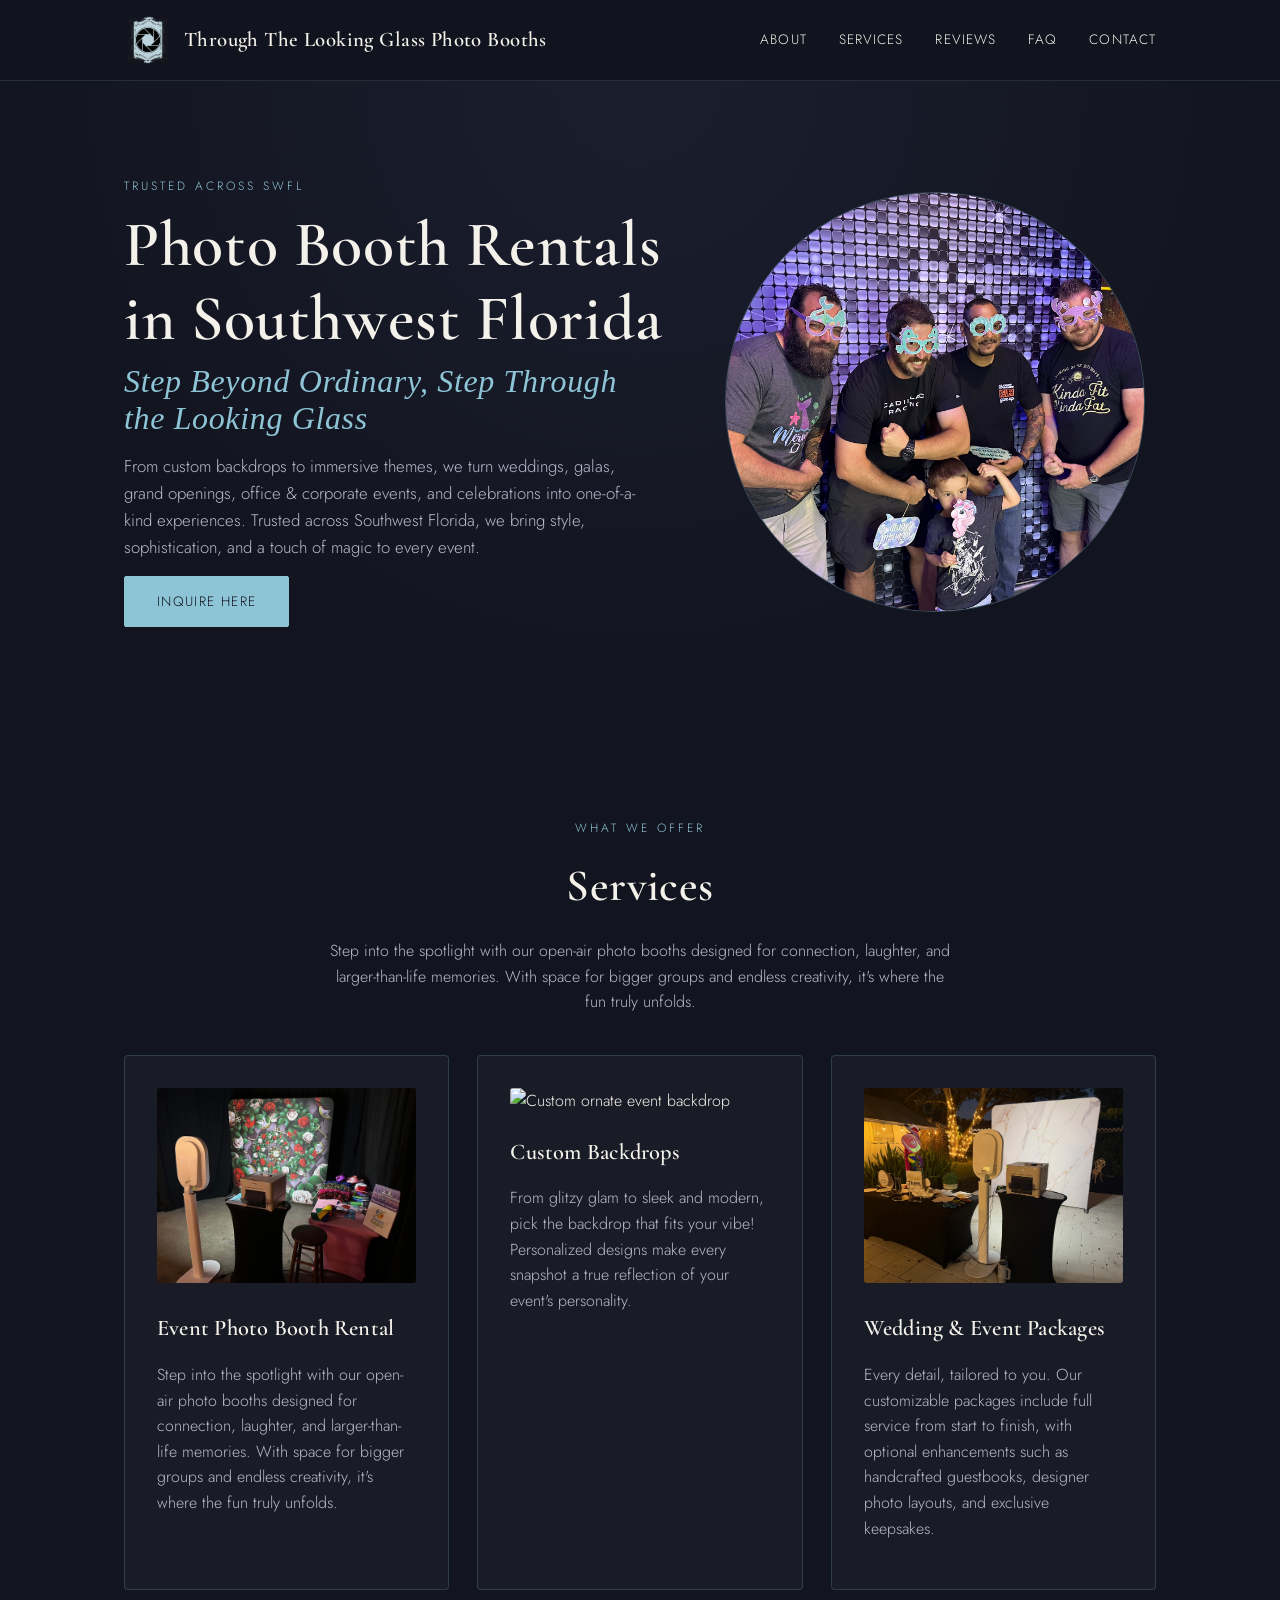
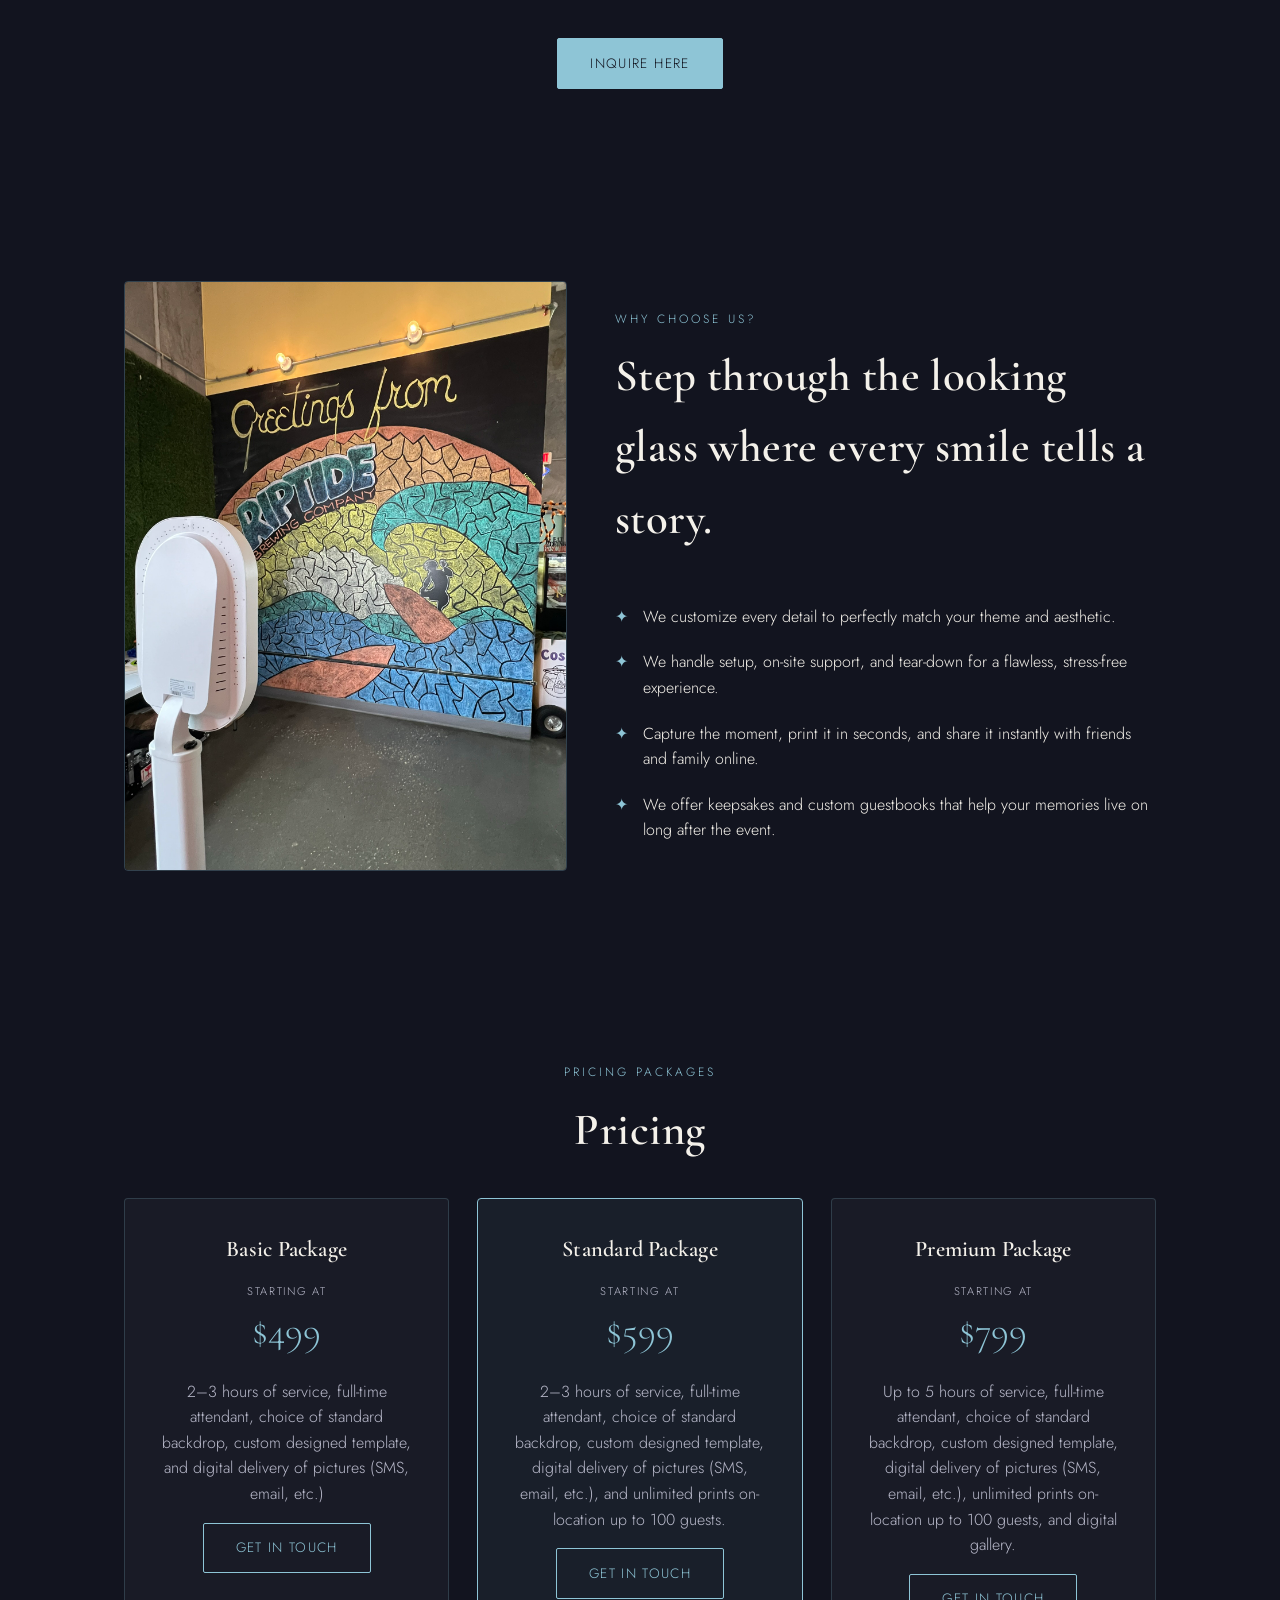
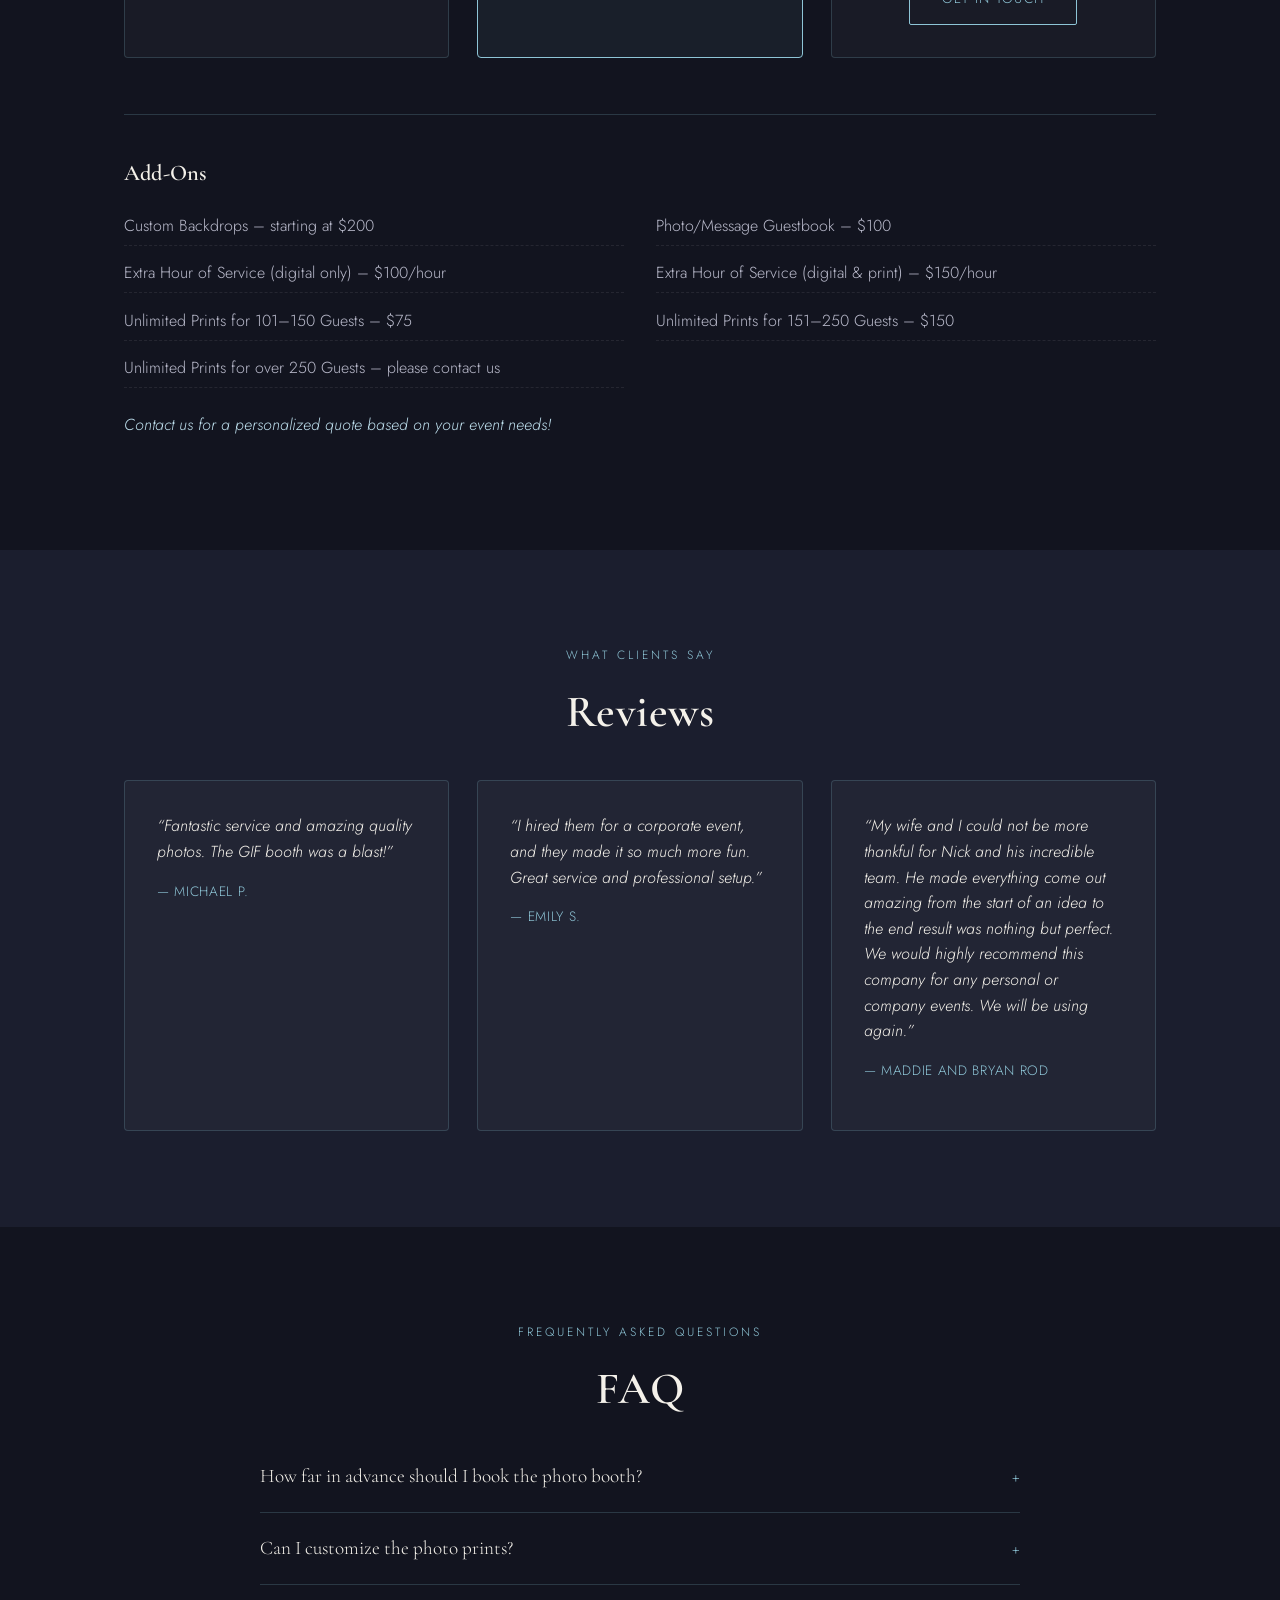
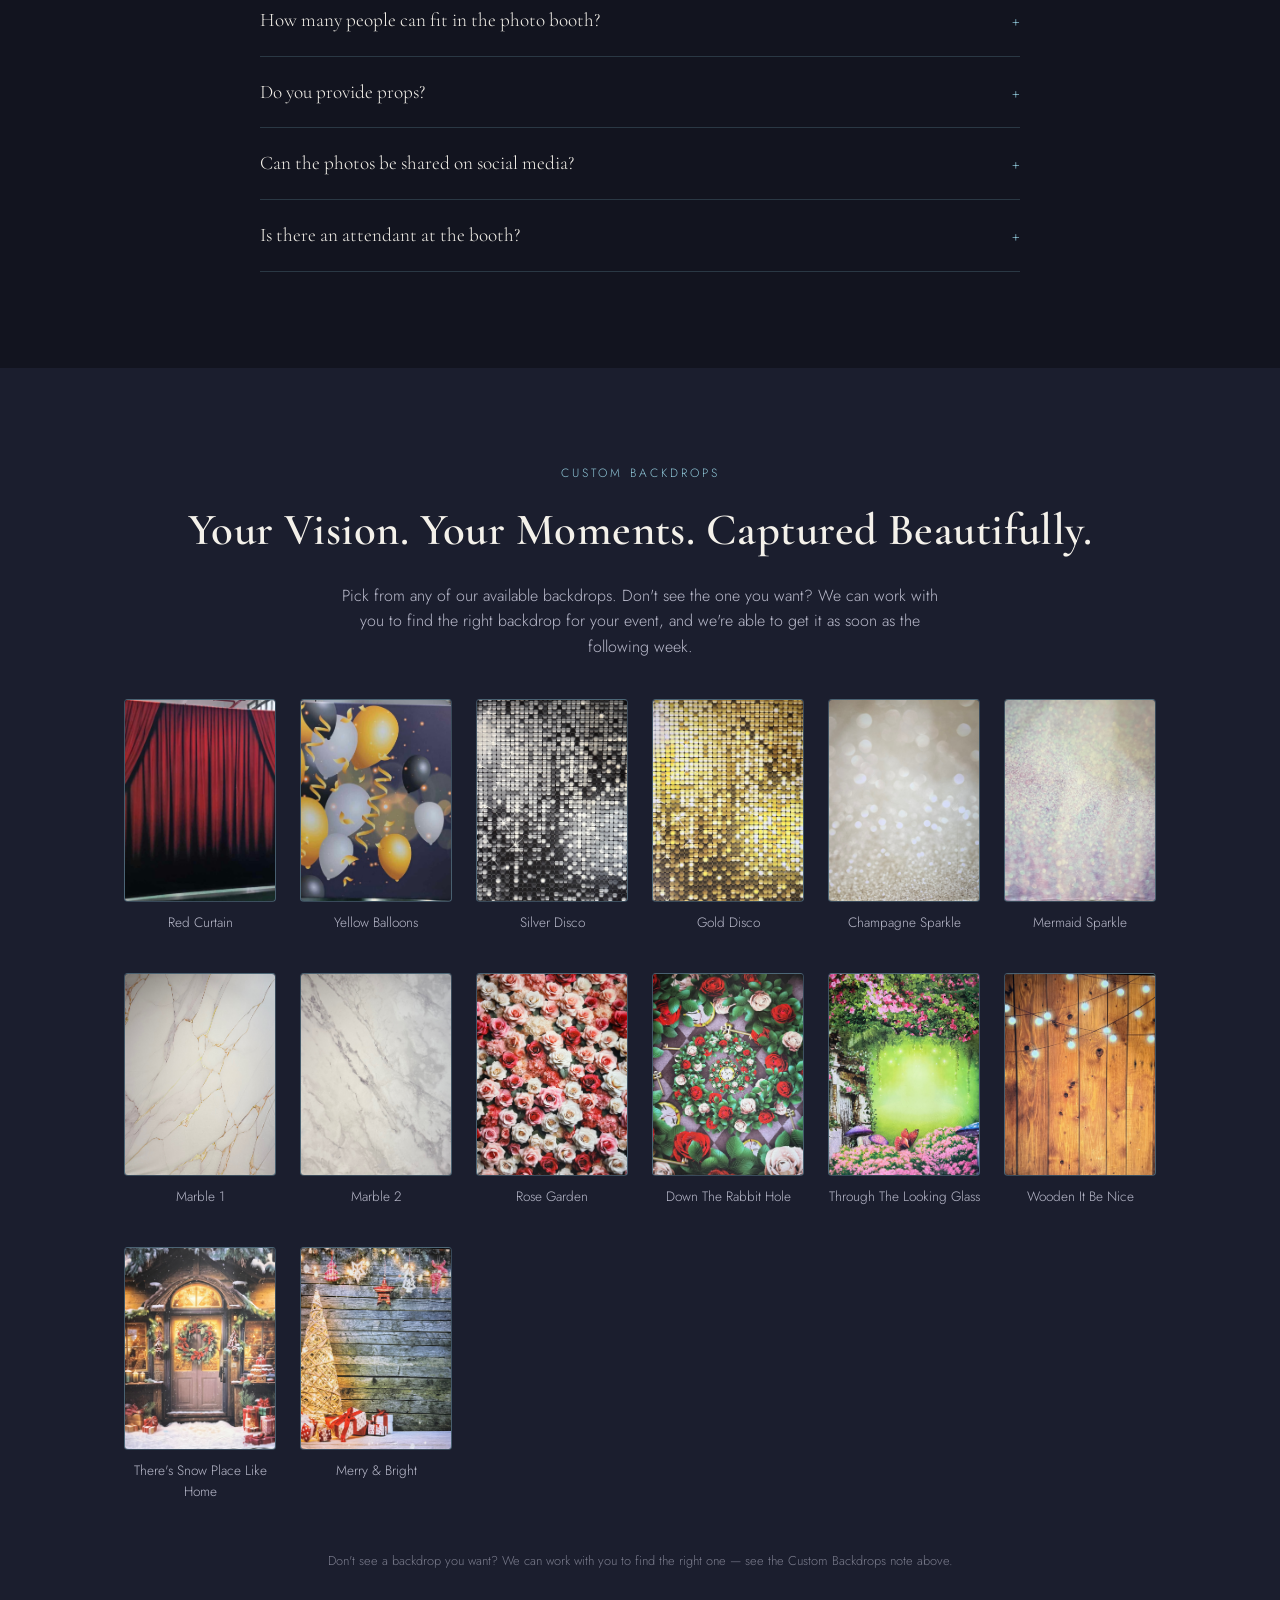
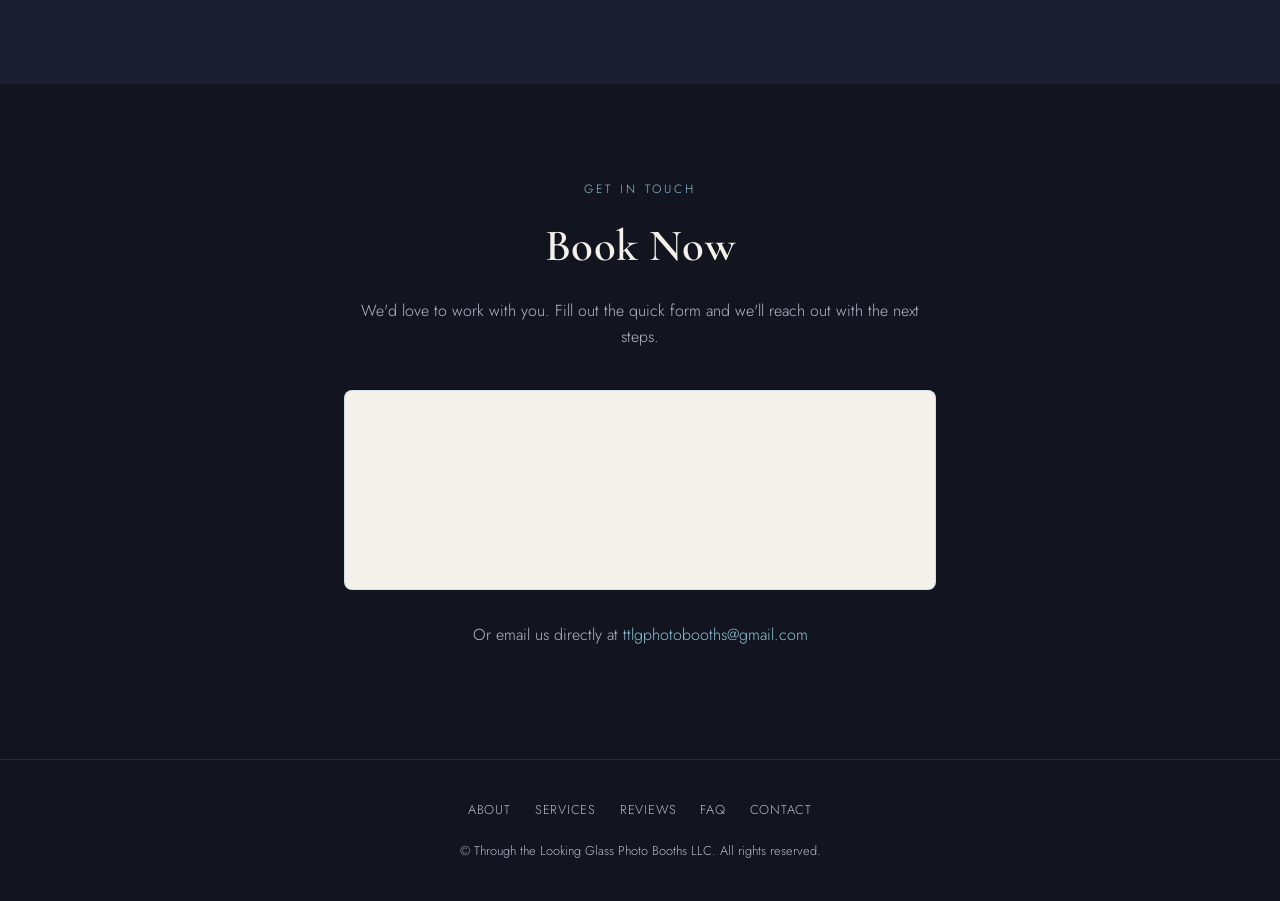
==== commit 6c191f57: "Update image file extensions to .jpeg" ====
--- a/index.html
+++ b/index.html
@@ -89,7 +89,7 @@
   <div class="wrap header-inner">
     <a href="#top" class="logo">
       <img src="images/logo.png" alt="Through The Looking Glass logo" class="logo-img">
-      <span class="logo-text">Through The Looking Glass</span>
+      <span class="logo-text">Through The Looking Glass Photo Booths</span>
     </a>
     <nav class="main-nav">
       <a href="#about">About</a>
@@ -114,7 +114,7 @@
         <a href="#contact" class="btn btn-primary">Inquire Here</a>
       </div>
       <div class="hero-photo-wrap">
-        <img src="images/hero-photo.jpg" alt="Photo booth setup with floral backdrop" class="hero-photo">
+        <img src="images/hero-photo.JPEG" alt="Photo booth setup with floral backdrop" class="hero-photo">
       </div>
     </div>
   </section>
@@ -153,7 +153,7 @@
   <!-- WHY CHOOSE US -->
   <section class="why">
     <div class="wrap why-inner">
-      <img src="images/why-choose-us.jpg" alt="Photo booth at an outdoor event" class="why-photo">
+      <img src="images/why-choose-us.JPEG" alt="Photo booth at an outdoor event" class="why-photo">
       <div class="why-text">
         <div class="why-copy">
           <p class="eyebrow">Why Choose Us?</p>
@@ -280,18 +280,18 @@
       <div class="backdrop-grid">
         <div class="backdrop-item"><img src="images/red-curtain.jpg" alt="Red Curtain Backdrop" class="backdrop-swatch"><p>Red Curtain</p></div>
         <div class="backdrop-item"><img src="images/yellow-balloons.jpg" alt="Yellow Balloons Backdrop" class="backdrop-swatch"><p>Yellow Balloons</p></div>
-        <div class="backdrop-item"><img src="images/silver-disco.jpg" alt="Silver Disco Backdrop" class="backdrop-swatch"><p>Silver Disco</p></div>
-        <div class="backdrop-item"><img src="images/gold-disco.jpg" alt="Gold Disco Backdrop" class="backdrop-swatch"><p>Gold Disco</p></div>
-        <div class="backdrop-item"><img src="images/champagne-sparkle.jpg" alt="Champagne Sparkle Backdrop" class="backdrop-swatch"><p>Champagne Sparkle</p></div>
-        <div class="backdrop-item"><img src="images/mermaid-sparkle.jpg" alt="Mermaid Sparkle Backdrop" class="backdrop-swatch"><p>Mermaid Sparkle</p></div>
-        <div class="backdrop-item"><img src="images/marble-1.jpg" alt="Marble 1 Backdrop" class="backdrop-swatch"><p>Marble 1</p></div>
-        <div class="backdrop-item"><img src="images/marble-2.jpg" alt="Marble 2 Backdrop" class="backdrop-swatch"><p>Marble 2</p></div>
-        <div class="backdrop-item"><img src="images/rose-garden.jpg" alt="Rose Garden Backdrop" class="backdrop-swatch"><p>Rose Garden</p></div>
-        <div class="backdrop-item"><img src="images/down-the-rabbit-hole.jpg" alt="Down The Rabbit Hole Backdrop" class="backdrop-swatch"><p>Down The Rabbit Hole</p></div>
-        <div class="backdrop-item"><img src="images/through-the-looking-glass.jpg" alt="Through The Looking Glass Backdrop" class="backdrop-swatch"><p>Through The Looking Glass</p></div>
-        <div class="backdrop-item"><img src="images/wooden-it-be-nice.jpg" alt="Wooden It Be Nice Backdrop" class="backdrop-swatch"><p>Wooden It Be Nice</p></div>
-        <div class="backdrop-item"><img src="images/snow-place-like-home.jpg" alt="There's Snow Place Like Home Backdrop" class="backdrop-swatch"><p>There's Snow Place Like Home</p></div>
-        <div class="backdrop-item"><img src="images/merry-and-bright.jpg" alt="Merry & Bright Backdrop" class="backdrop-swatch"><p>Merry &amp; Bright</p></div>
+        <div class="backdrop-item"><img src="images/silver-disco.jpeg" alt="Silver Disco Backdrop" class="backdrop-swatch"><p>Silver Disco</p></div>
+        <div class="backdrop-item"><img src="images/gold-disco.jpeg" alt="Gold Disco Backdrop" class="backdrop-swatch"><p>Gold Disco</p></div>
+        <div class="backdrop-item"><img src="images/champagne-sparkle.jpeg" alt="Champagne Sparkle Backdrop" class="backdrop-swatch"><p>Champagne Sparkle</p></div>
+        <div class="backdrop-item"><img src="images/mermaid-sparkle.jpeg" alt="Mermaid Sparkle Backdrop" class="backdrop-swatch"><p>Mermaid Sparkle</p></div>
+        <div class="backdrop-item"><img src="images/marble-1.jpeg" alt="Marble 1 Backdrop" class="backdrop-swatch"><p>Marble 1</p></div>
+        <div class="backdrop-item"><img src="images/marble-2.jpeg" alt="Marble 2 Backdrop" class="backdrop-swatch"><p>Marble 2</p></div>
+        <div class="backdrop-item"><img src="images/rose-garden.jpeg" alt="Rose Garden Backdrop" class="backdrop-swatch"><p>Rose Garden</p></div>
+        <div class="backdrop-item"><img src="images/down-the-rabbit-hole.jpeg" alt="Down The Rabbit Hole Backdrop" class="backdrop-swatch"><p>Down The Rabbit Hole</p></div>
+        <div class="backdrop-item"><img src="images/through-the-looking-glass.jpeg" alt="Through The Looking Glass Backdrop" class="backdrop-swatch"><p>Through The Looking Glass</p></div>
+        <div class="backdrop-item"><img src="images/wooden-it-be-nice.jpeg" alt="Wooden It Be Nice Backdrop" class="backdrop-swatch"><p>Wooden It Be Nice</p></div>
+        <div class="backdrop-item"><img src="images/snow-place-like-home.jpeg" alt="There's Snow Place Like Home Backdrop" class="backdrop-swatch"><p>There's Snow Place Like Home</p></div>
+        <div class="backdrop-item"><img src="images/merry-and-bright.jpeg" alt="Merry & Bright Backdrop" class="backdrop-swatch"><p>Merry &amp; Bright</p></div>
       </div>
       <p class="note-small center">Don't see a backdrop you want? We can work with you to find the right one — see the Custom Backdrops note above.</p>
     </div>
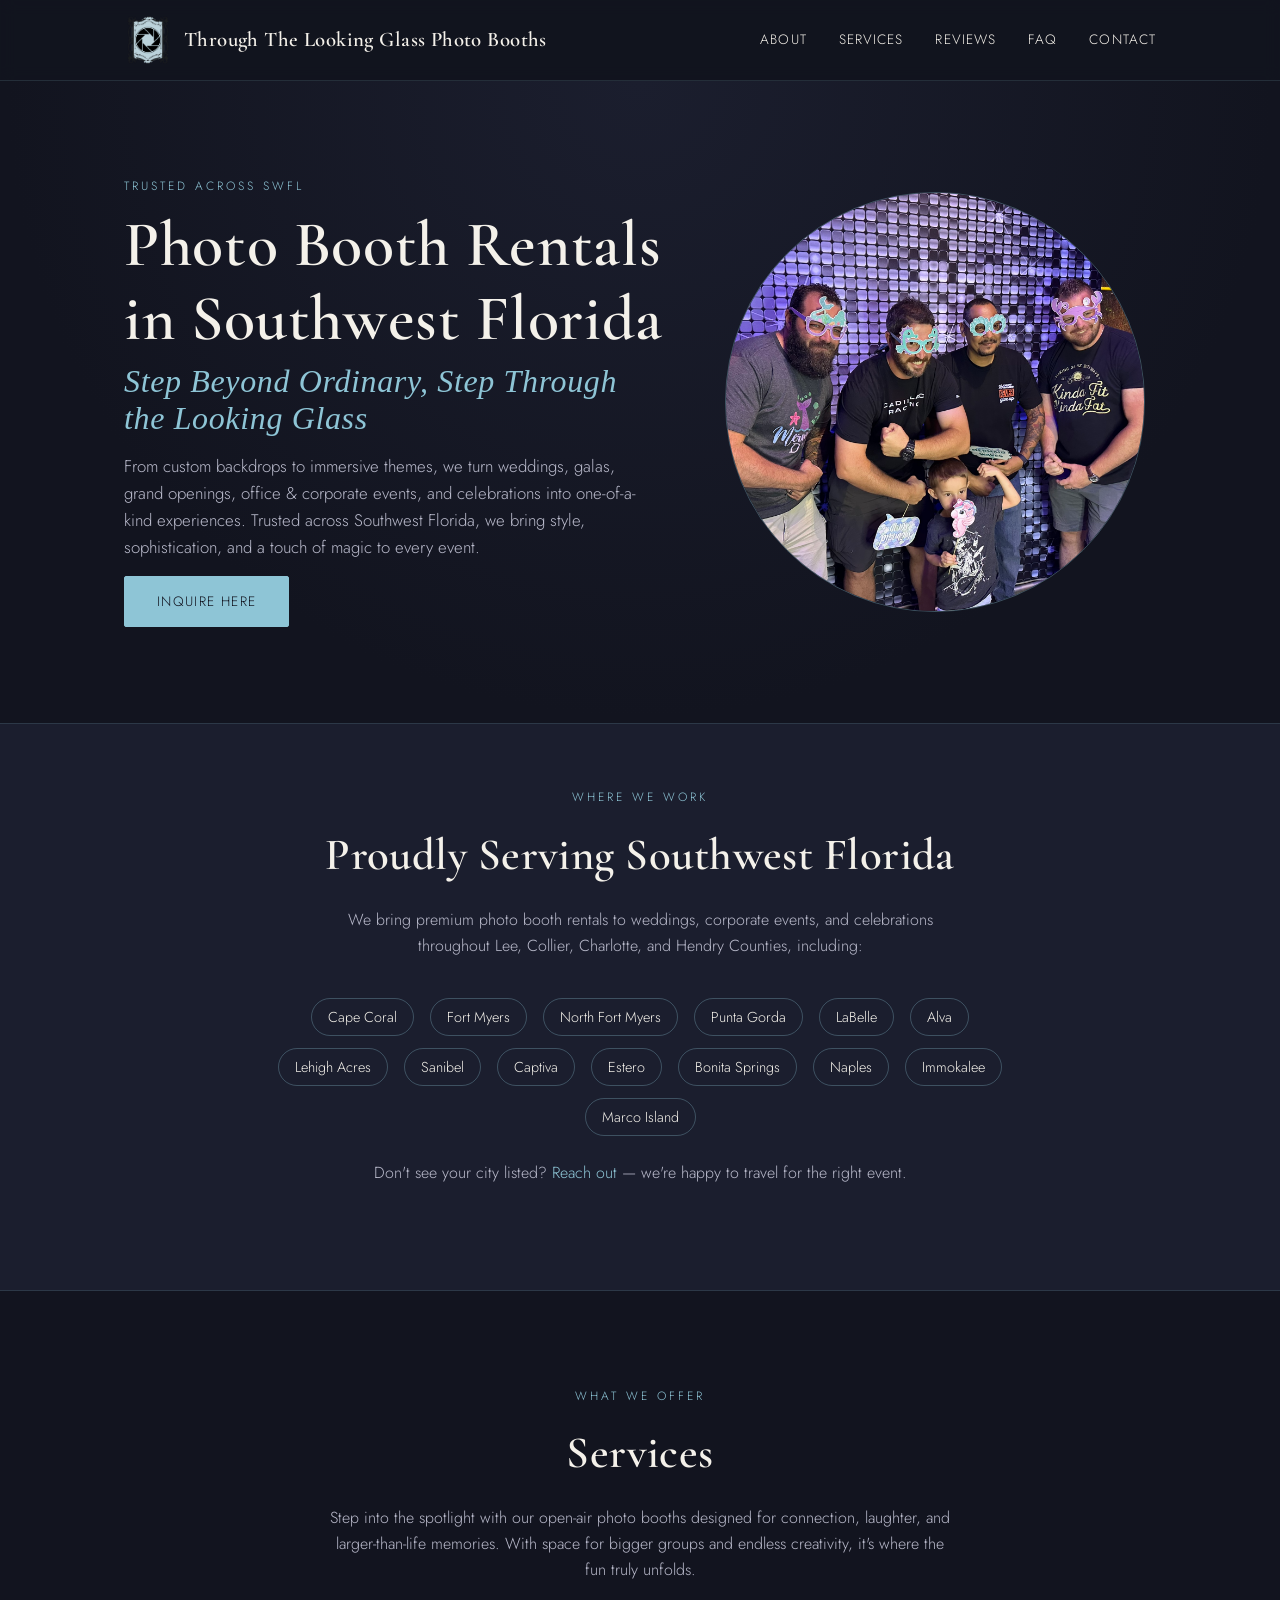
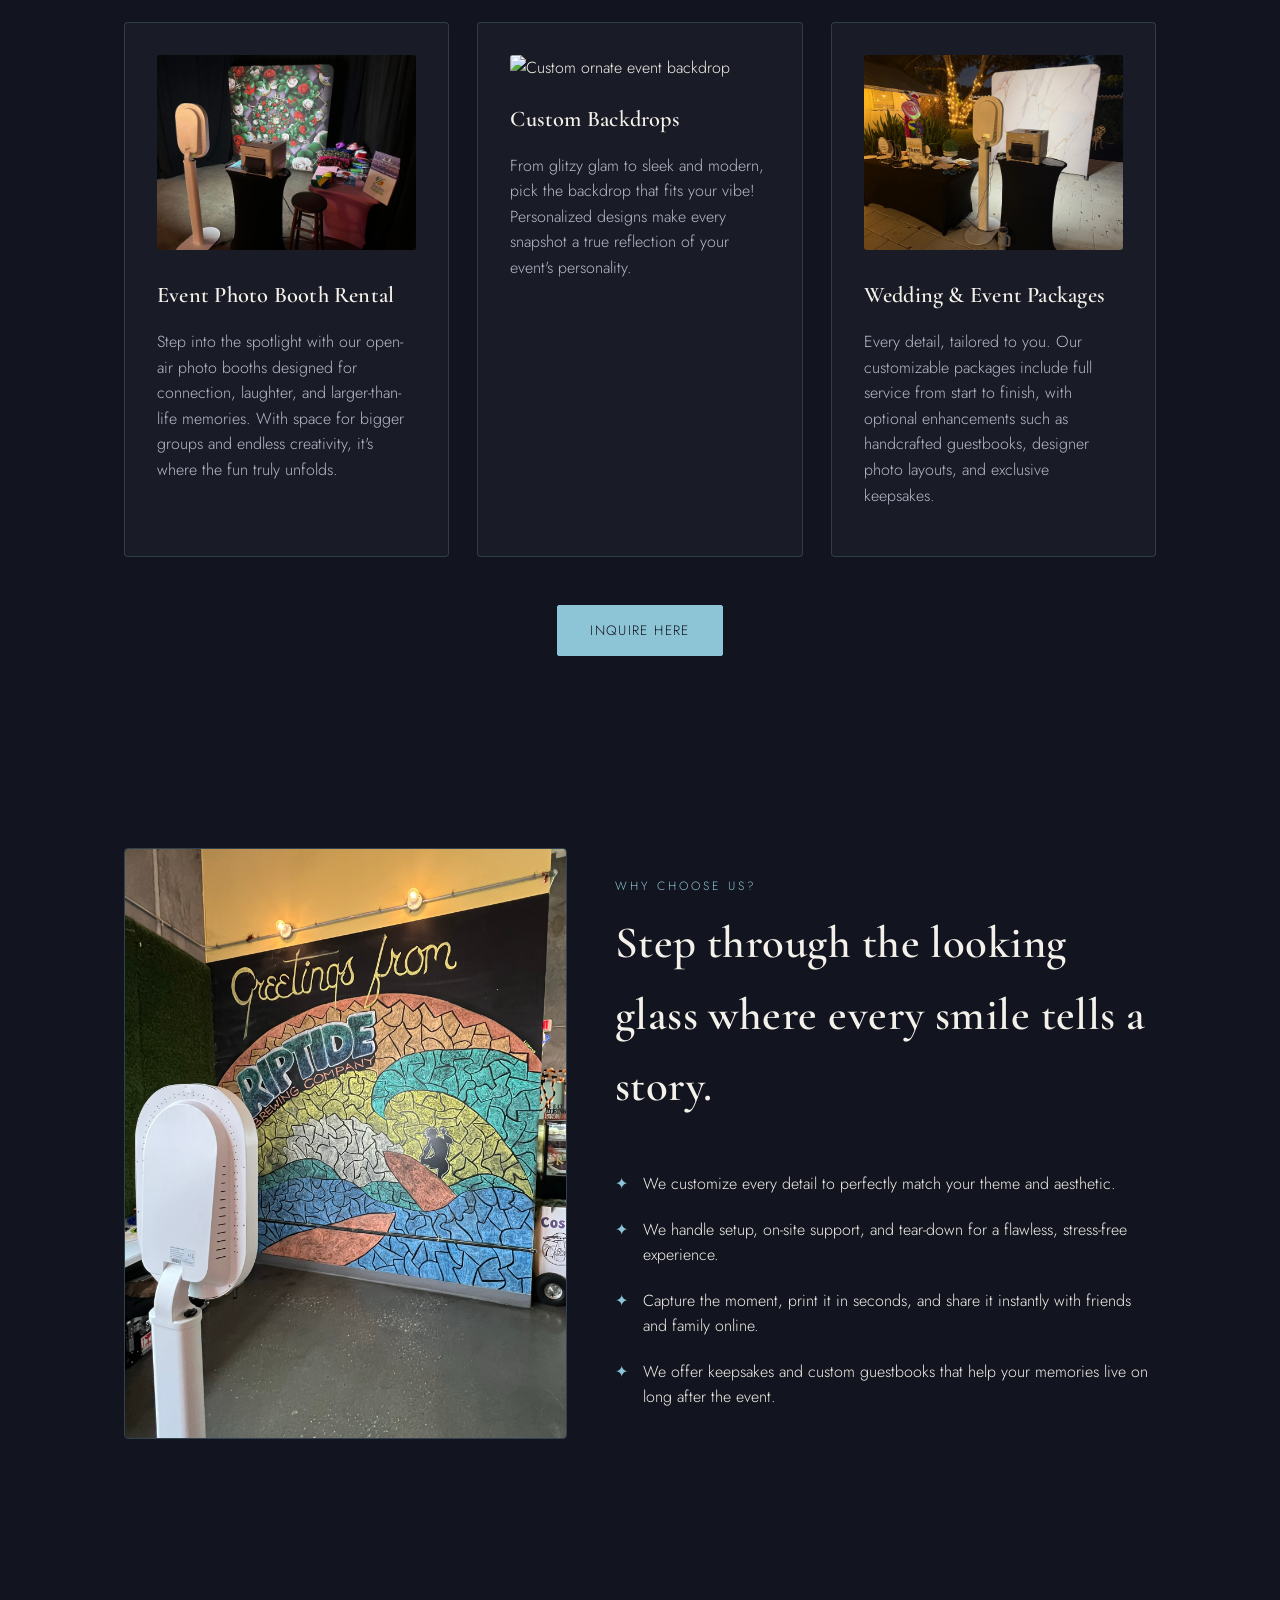
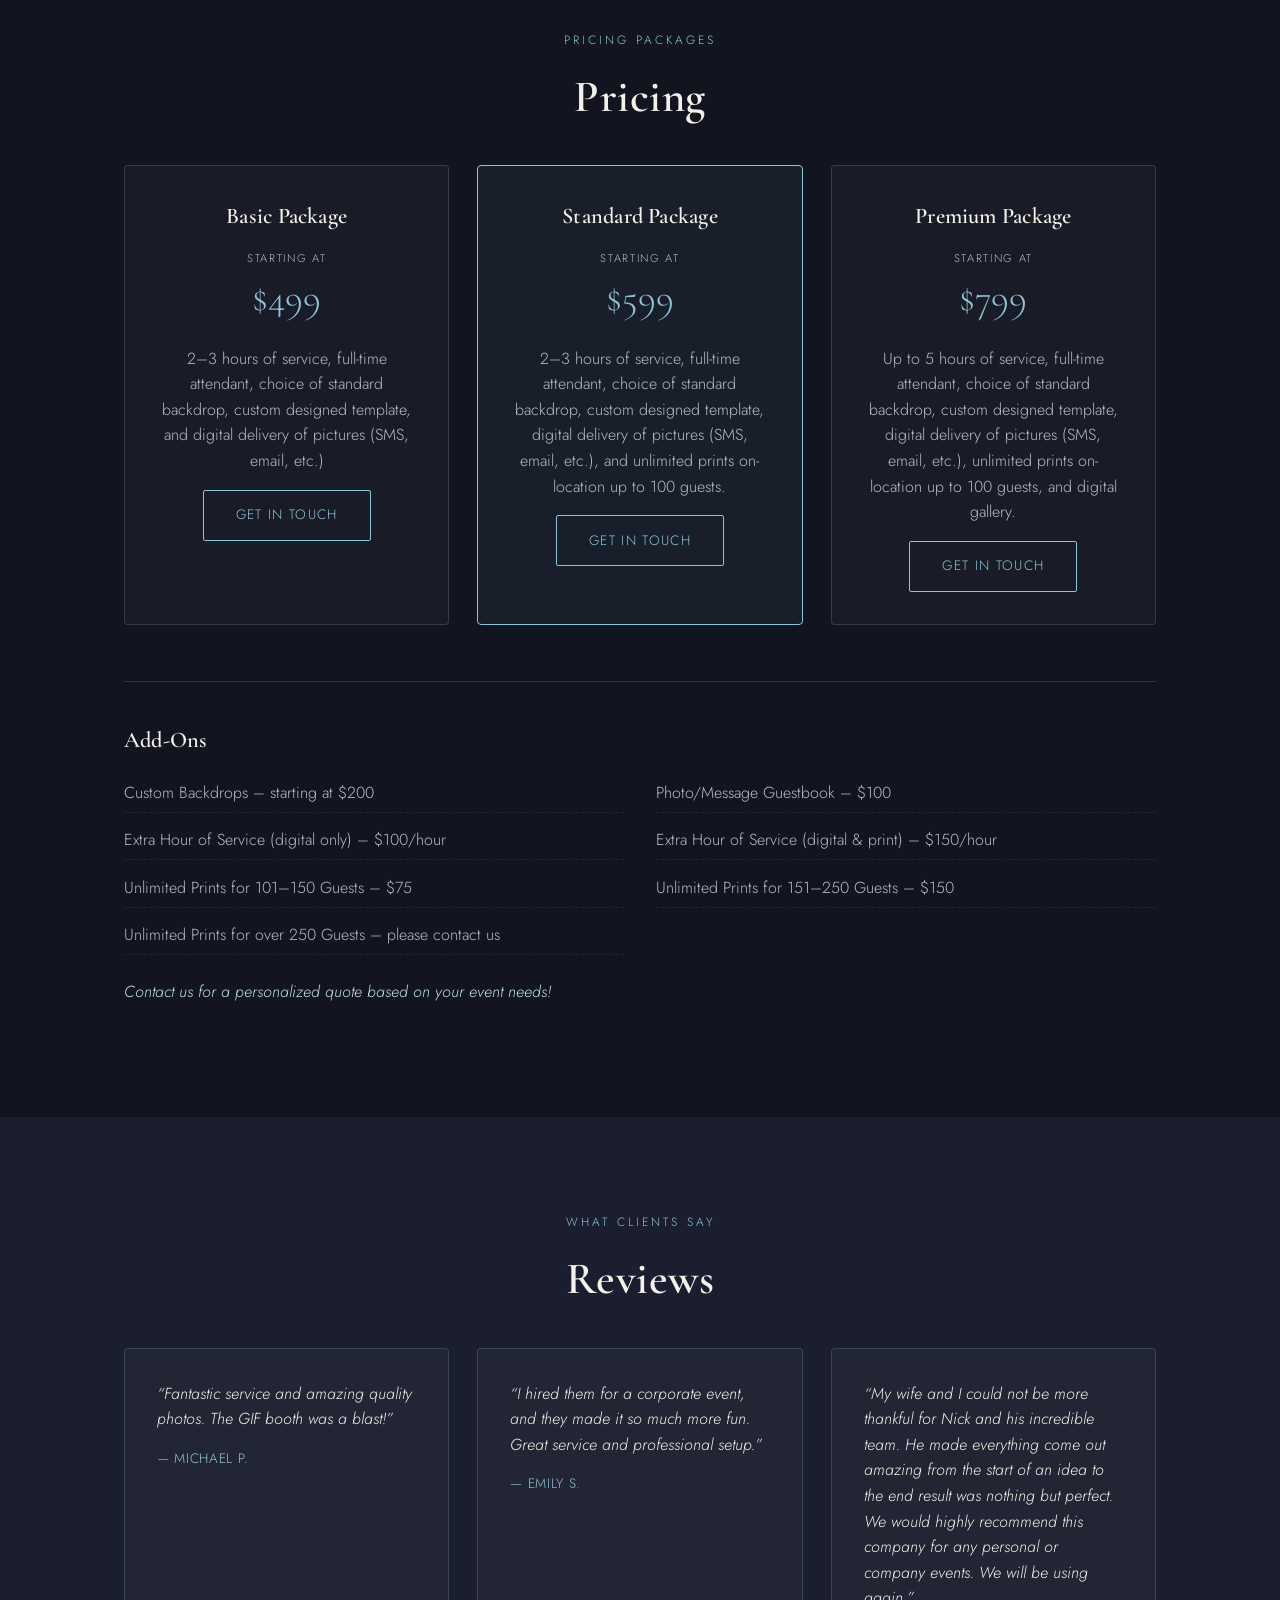
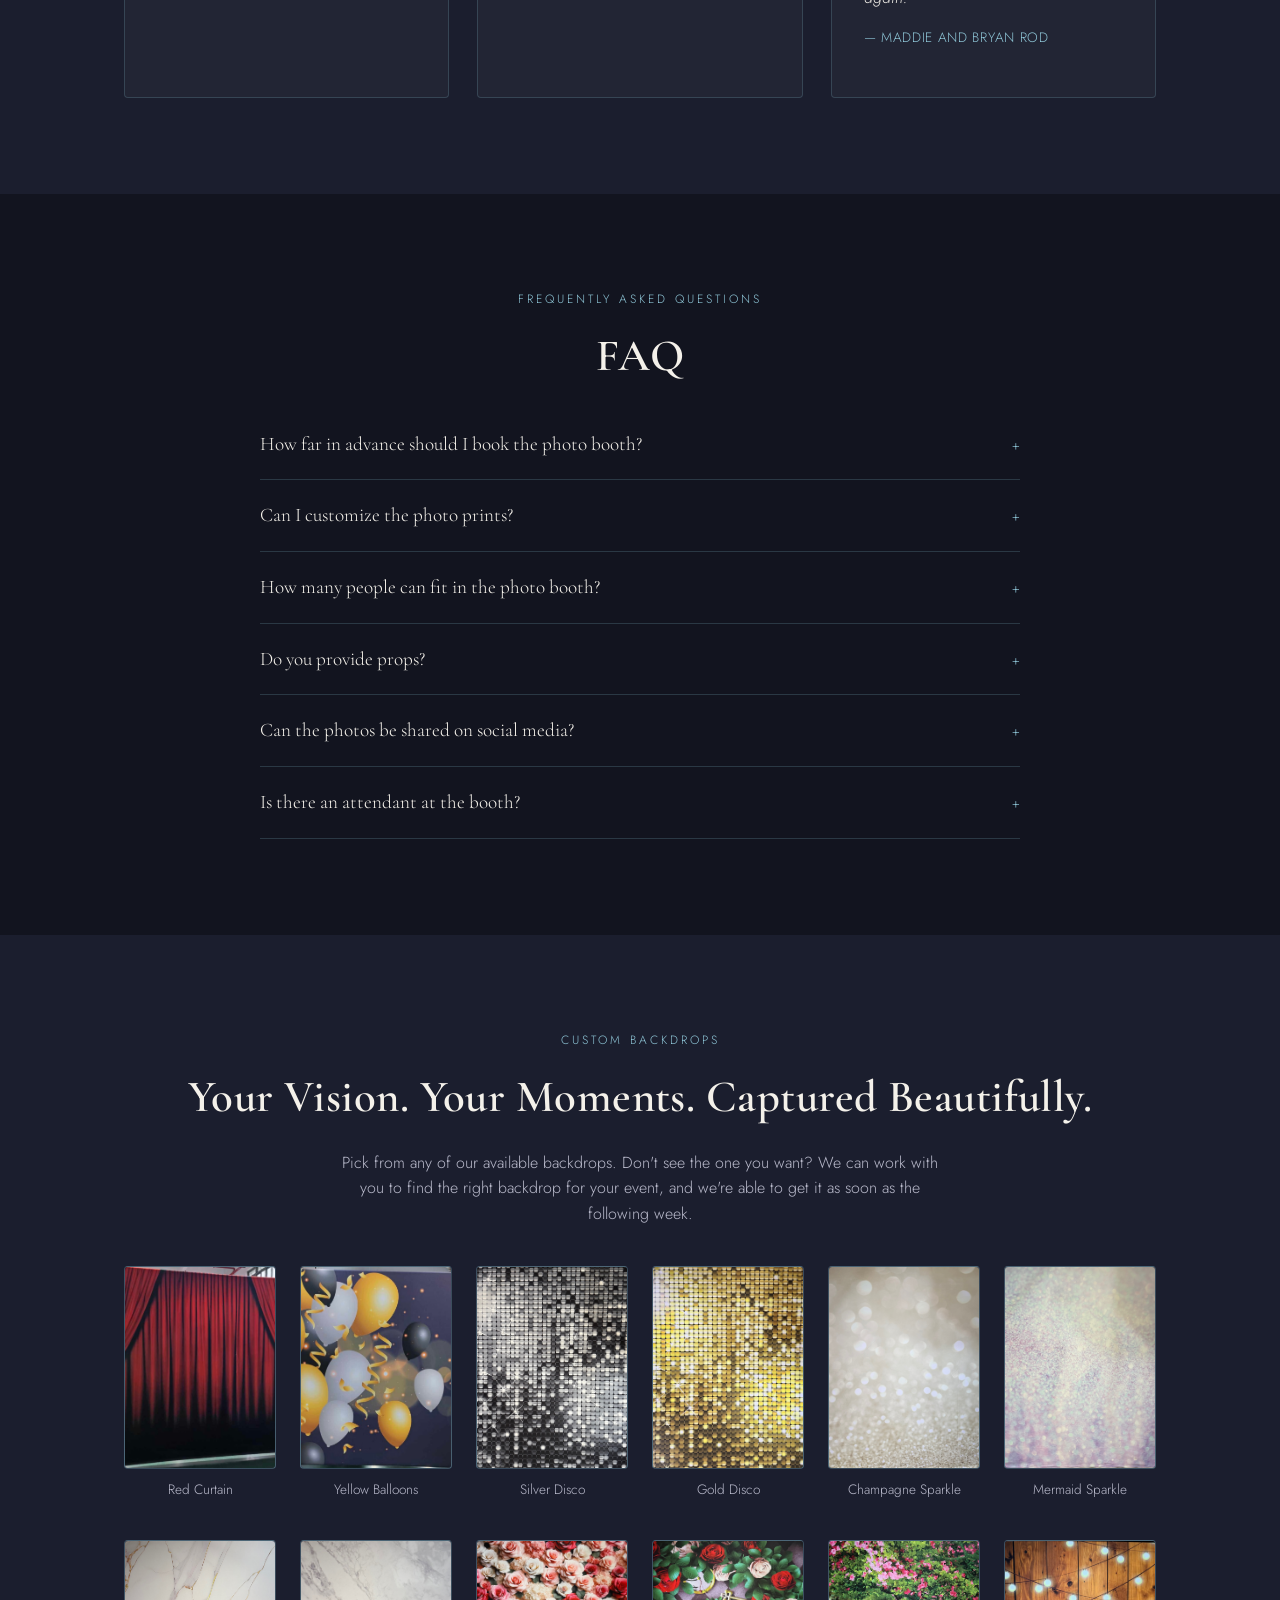
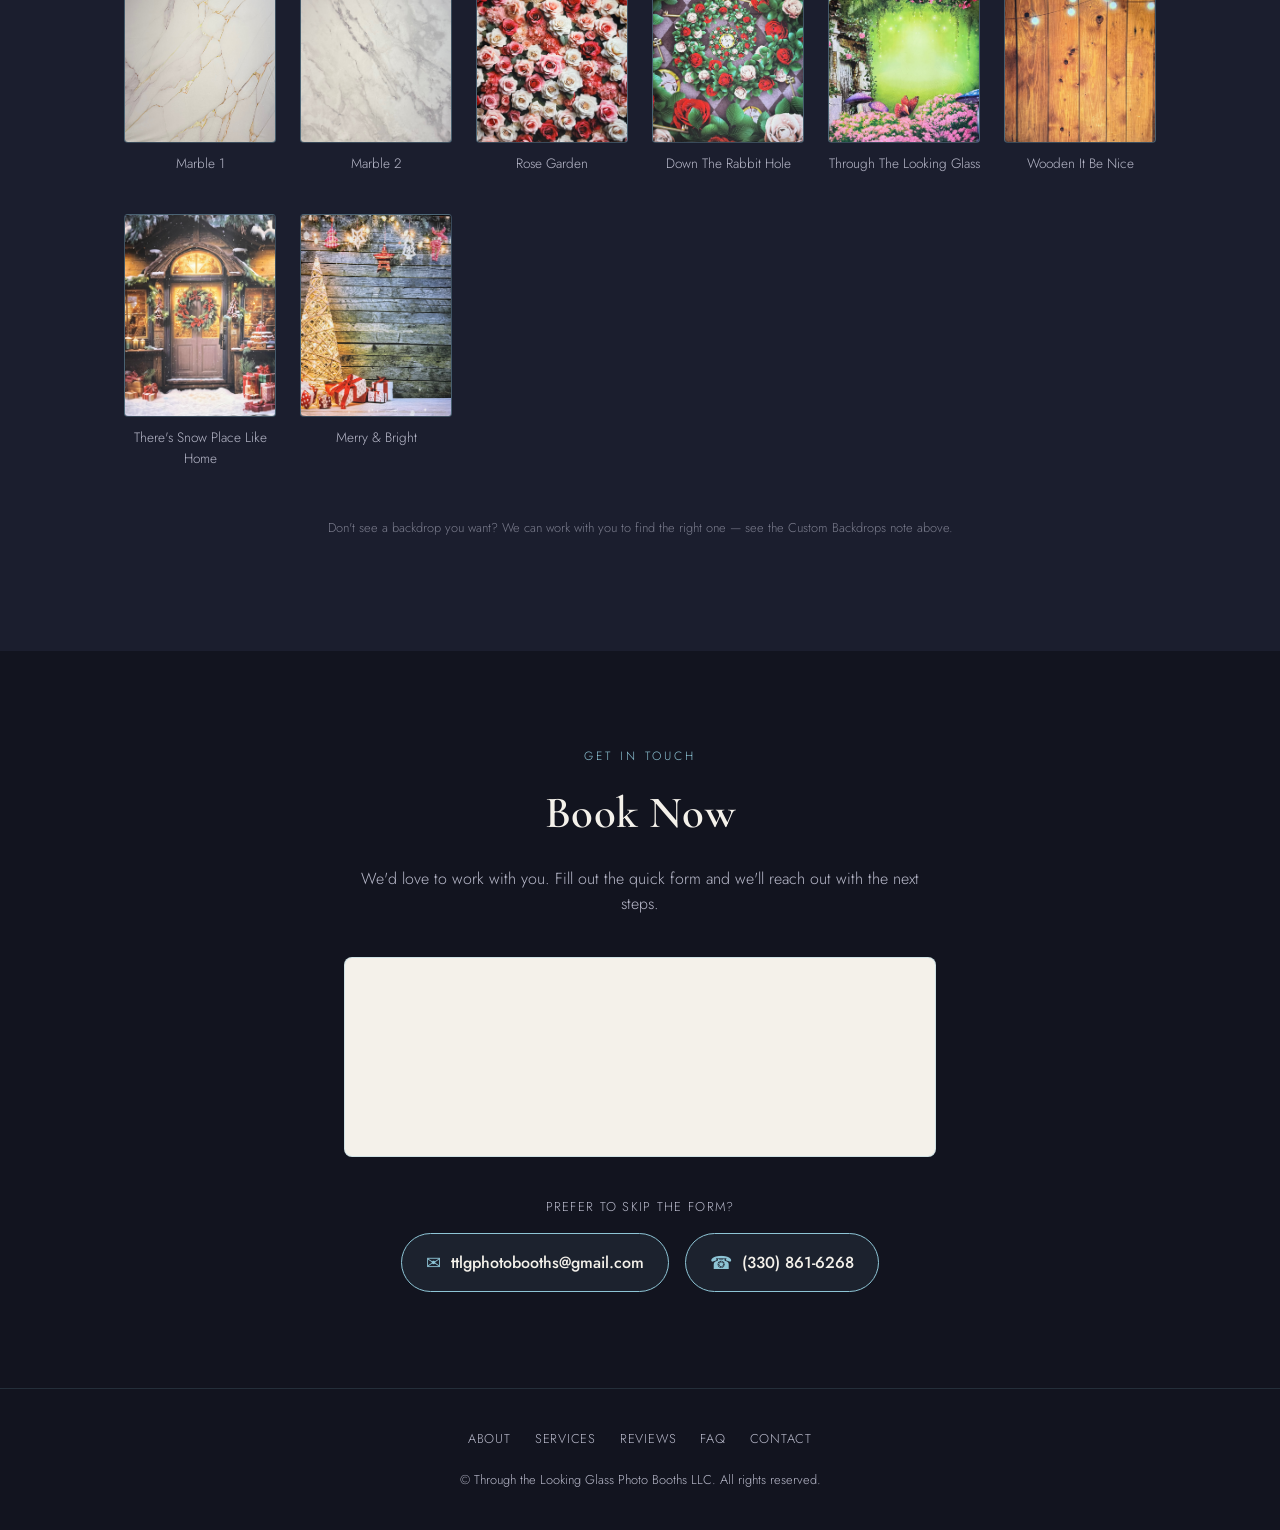
==== commit ed68802c: "Add files via upload" ====
--- a/index.html
+++ b/index.html
@@ -4,14 +4,14 @@
 <meta charset="UTF-8">
 <meta name="viewport" content="width=device-width, initial-scale=1">
 <title>Photo Booth Rentals in Southwest Florida | Through The Looking Glass Photo Booths</title>
-<meta name="description" content="Premium open-air photo booth rentals for weddings, corporate events, and celebrations across Southwest Florida. Custom backdrops, instant prints, and full-service setup. Get a free quote today.">
+<meta name="description" content="Premium open-air photo booth rentals for weddings, corporate events, and celebrations in Fort Myers, Cape Coral, Naples, Bonita Springs, and across Southwest Florida. Custom backdrops, instant prints. Get a free quote today.">
 <meta name="robots" content="index, follow">
 <link rel="canonical" href="https://ttlgphotobooths.com/">
 <meta name="theme-color" content="#12141f">
 
 <!-- Open Graph -->
 <meta property="og:title" content="Through The Looking Glass Photo Booths">
-<meta property="og:description" content="Premium open-air photo booth rentals for weddings, corporate events, and celebrations across Southwest Florida.">
+<meta property="og:description" content="Premium open-air photo booth rentals for weddings, corporate events, and celebrations in Fort Myers, Cape Coral, Naples, and across Southwest Florida.">
 <meta property="og:type" content="website">
 <meta property="og:url" content="https://ttlgphotobooths.com/">
 <meta property="og:image" content="https://ttlgphotobooths.com/images/og-image.jpg">
@@ -21,7 +21,7 @@
 <!-- Twitter Card -->
 <meta name="twitter:card" content="summary_large_image">
 <meta name="twitter:title" content="Through The Looking Glass Photo Booths">
-<meta name="twitter:description" content="Premium open-air photo booth rentals for weddings, corporate events, and celebrations across Southwest Florida.">
+<meta name="twitter:description" content="Premium open-air photo booth rentals for weddings, corporate events, and celebrations in Fort Myers, Cape Coral, Naples, and across Southwest Florida.">
 <meta name="twitter:image" content="https://ttlgphotobooths.com/images/og-image.jpg">
 
 <link rel="preconnect" href="https://fonts.googleapis.com">
@@ -38,7 +38,27 @@
   "description": "Premium open-air photo booth rentals for weddings, corporate events, and celebrations across Southwest Florida.",
   "url": "https://ttlgphotobooths.com/",
   "email": "ttlgphotobooths@gmail.com",
-  "areaServed": "Southwest Florida",
+  "telephone": "+1-330-861-6268",
+  "areaServed": [
+    "Cape Coral, FL",
+    "Fort Myers, FL",
+    "North Fort Myers, FL",
+    "Punta Gorda, FL",
+    "LaBelle, FL",
+    "Alva, FL",
+    "Lehigh Acres, FL",
+    "Sanibel, FL",
+    "Captiva, FL",
+    "Estero, FL",
+    "Bonita Springs, FL",
+    "Naples, FL",
+    "Immokalee, FL",
+    "Marco Island, FL",
+    "Lee County, FL",
+    "Collier County, FL",
+    "Charlotte County, FL",
+    "Hendry County, FL"
+  ],
   "priceRange": "$499-$799"
 }
 </script>
@@ -119,6 +139,32 @@
     </div>
   </section>
 
+  <!-- SERVICE AREAS -->
+  <section class="service-areas" id="areas">
+    <div class="wrap">
+      <p class="eyebrow center">Where We Work</p>
+      <h2 class="center">Proudly Serving Southwest Florida</h2>
+      <p class="section-intro center">We bring premium photo booth rentals to weddings, corporate events, and celebrations throughout Lee, Collier, Charlotte, and Hendry Counties, including:</p>
+      <ul class="area-list">
+        <li>Cape Coral</li>
+        <li>Fort Myers</li>
+        <li>North Fort Myers</li>
+        <li>Punta Gorda</li>
+        <li>LaBelle</li>
+        <li>Alva</li>
+        <li>Lehigh Acres</li>
+        <li>Sanibel</li>
+        <li>Captiva</li>
+        <li>Estero</li>
+        <li>Bonita Springs</li>
+        <li>Naples</li>
+        <li>Immokalee</li>
+        <li>Marco Island</li>
+      </ul>
+      <p class="section-intro center" style="margin-top: 1.5rem;">Don't see your city listed? <a href="#contact" style="color: var(--gold);">Reach out</a> — we're happy to travel for the right event.</p>
+    </div>
+  </section>
+
   <!-- SERVICES -->
   <section class="services" id="services">
     <div class="wrap">
@@ -128,17 +174,17 @@
 
       <div class="card-grid">
         <div class="card">
-          <img src="images/service-event-booth.jpg" alt="Event photo booth with floral backdrop" class="card-img">
+          <img src="images/service-event-booth.jpg" alt="Event photo booth with floral backdrop" class="card-img" loading="lazy">
           <h3>Event Photo Booth Rental</h3>
           <p>Step into the spotlight with our open-air photo booths designed for connection, laughter, and larger-than-life memories. With space for bigger groups and endless creativity, it's where the fun truly unfolds.</p>
         </div>
         <div class="card">
-          <img src="images/service-custom-backdrops.jpg" alt="Custom ornate event backdrop" class="card-img">
+          <img src="images/service-custom-backdrops.jpg" alt="Custom ornate event backdrop" class="card-img" loading="lazy">
           <h3>Custom Backdrops</h3>
           <p>From glitzy glam to sleek and modern, pick the backdrop that fits your vibe! Personalized designs make every snapshot a true reflection of your event's personality.</p>
         </div>
         <div class="card">
-          <img src="images/service-wedding-packages.jpg" alt="Wedding event package setup" class="card-img">
+          <img src="images/service-wedding-packages.jpg" alt="Wedding event package setup" class="card-img" loading="lazy">
           <h3>Wedding &amp; Event Packages</h3>
           <p>Every detail, tailored to you. Our customizable packages include full service from start to finish, with optional enhancements such as handcrafted guestbooks, designer photo layouts, and exclusive keepsakes.</p>
         </div>
@@ -153,7 +199,7 @@
   <!-- WHY CHOOSE US -->
   <section class="why">
     <div class="wrap why-inner">
-      <img src="images/why-choose-us.JPEG" alt="Photo booth at an outdoor event" class="why-photo">
+      <img src="images/why-choose-us.JPEG" alt="Photo booth at an outdoor event" class="why-photo" loading="lazy">
       <div class="why-text">
         <div class="why-copy">
           <p class="eyebrow">Why Choose Us?</p>
@@ -278,20 +324,20 @@
       <p class="section-intro center">Pick from any of our available backdrops. Don't see the one you want? We can work with you to find the right backdrop for your event, and we're able to get it as soon as the following week.</p>
 
       <div class="backdrop-grid">
-        <div class="backdrop-item"><img src="images/red-curtain.jpg" alt="Red Curtain Backdrop" class="backdrop-swatch"><p>Red Curtain</p></div>
-        <div class="backdrop-item"><img src="images/yellow-balloons.jpg" alt="Yellow Balloons Backdrop" class="backdrop-swatch"><p>Yellow Balloons</p></div>
-        <div class="backdrop-item"><img src="images/silver-disco.jpeg" alt="Silver Disco Backdrop" class="backdrop-swatch"><p>Silver Disco</p></div>
-        <div class="backdrop-item"><img src="images/gold-disco.jpeg" alt="Gold Disco Backdrop" class="backdrop-swatch"><p>Gold Disco</p></div>
-        <div class="backdrop-item"><img src="images/champagne-sparkle.jpeg" alt="Champagne Sparkle Backdrop" class="backdrop-swatch"><p>Champagne Sparkle</p></div>
-        <div class="backdrop-item"><img src="images/mermaid-sparkle.jpeg" alt="Mermaid Sparkle Backdrop" class="backdrop-swatch"><p>Mermaid Sparkle</p></div>
-        <div class="backdrop-item"><img src="images/marble-1.jpeg" alt="Marble 1 Backdrop" class="backdrop-swatch"><p>Marble 1</p></div>
-        <div class="backdrop-item"><img src="images/marble-2.jpeg" alt="Marble 2 Backdrop" class="backdrop-swatch"><p>Marble 2</p></div>
-        <div class="backdrop-item"><img src="images/rose-garden.jpeg" alt="Rose Garden Backdrop" class="backdrop-swatch"><p>Rose Garden</p></div>
-        <div class="backdrop-item"><img src="images/down-the-rabbit-hole.jpeg" alt="Down The Rabbit Hole Backdrop" class="backdrop-swatch"><p>Down The Rabbit Hole</p></div>
-        <div class="backdrop-item"><img src="images/through-the-looking-glass.jpeg" alt="Through The Looking Glass Backdrop" class="backdrop-swatch"><p>Through The Looking Glass</p></div>
-        <div class="backdrop-item"><img src="images/wooden-it-be-nice.jpeg" alt="Wooden It Be Nice Backdrop" class="backdrop-swatch"><p>Wooden It Be Nice</p></div>
-        <div class="backdrop-item"><img src="images/snow-place-like-home.jpeg" alt="There's Snow Place Like Home Backdrop" class="backdrop-swatch"><p>There's Snow Place Like Home</p></div>
-        <div class="backdrop-item"><img src="images/merry-and-bright.jpeg" alt="Merry & Bright Backdrop" class="backdrop-swatch"><p>Merry &amp; Bright</p></div>
+        <div class="backdrop-item"><img src="images/red-curtain.jpg" alt="Red Curtain Backdrop" class="backdrop-swatch" loading="lazy"><p>Red Curtain</p></div>
+        <div class="backdrop-item"><img src="images/yellow-balloons.jpg" alt="Yellow Balloons Backdrop" class="backdrop-swatch" loading="lazy"><p>Yellow Balloons</p></div>
+        <div class="backdrop-item"><img src="images/silver-disco.jpeg" alt="Silver Disco Backdrop" class="backdrop-swatch" loading="lazy"><p>Silver Disco</p></div>
+        <div class="backdrop-item"><img src="images/gold-disco.jpeg" alt="Gold Disco Backdrop" class="backdrop-swatch" loading="lazy"><p>Gold Disco</p></div>
+        <div class="backdrop-item"><img src="images/champagne-sparkle.jpeg" alt="Champagne Sparkle Backdrop" class="backdrop-swatch" loading="lazy"><p>Champagne Sparkle</p></div>
+        <div class="backdrop-item"><img src="images/mermaid-sparkle.jpeg" alt="Mermaid Sparkle Backdrop" class="backdrop-swatch" loading="lazy"><p>Mermaid Sparkle</p></div>
+        <div class="backdrop-item"><img src="images/marble-1.jpeg" alt="Marble 1 Backdrop" class="backdrop-swatch" loading="lazy"><p>Marble 1</p></div>
+        <div class="backdrop-item"><img src="images/marble-2.jpeg" alt="Marble 2 Backdrop" class="backdrop-swatch" loading="lazy"><p>Marble 2</p></div>
+        <div class="backdrop-item"><img src="images/rose-garden.jpeg" alt="Rose Garden Backdrop" class="backdrop-swatch" loading="lazy"><p>Rose Garden</p></div>
+        <div class="backdrop-item"><img src="images/down-the-rabbit-hole.jpeg" alt="Down The Rabbit Hole Backdrop" class="backdrop-swatch" loading="lazy"><p>Down The Rabbit Hole</p></div>
+        <div class="backdrop-item"><img src="images/through-the-looking-glass.jpeg" alt="Through The Looking Glass Backdrop" class="backdrop-swatch" loading="lazy"><p>Through The Looking Glass</p></div>
+        <div class="backdrop-item"><img src="images/wooden-it-be-nice.jpeg" alt="Wooden It Be Nice Backdrop" class="backdrop-swatch" loading="lazy"><p>Wooden It Be Nice</p></div>
+        <div class="backdrop-item"><img src="images/snow-place-like-home.jpeg" alt="There's Snow Place Like Home Backdrop" class="backdrop-swatch" loading="lazy"><p>There's Snow Place Like Home</p></div>
+        <div class="backdrop-item"><img src="images/merry-and-bright.jpeg" alt="Merry & Bright Backdrop" class="backdrop-swatch" loading="lazy"><p>Merry &amp; Bright</p></div>
       </div>
       <p class="note-small center">Don't see a backdrop you want? We can work with you to find the right one — see the Custom Backdrops note above.</p>
     </div>
@@ -316,7 +362,17 @@
         </script>
       </div>
 
-      <p class="contact-email">Or email us directly at <a href="mailto:ttlgphotobooths@gmail.com">ttlgphotobooths@gmail.com</a></p>
+      <div class="direct-contact">
+        <p class="direct-contact-label">Prefer to skip the form?</p>
+        <div class="direct-contact-links">
+          <a href="mailto:ttlgphotobooths@gmail.com" class="contact-pill">
+            <span class="contact-pill-icon">✉</span> ttlgphotobooths@gmail.com
+          </a>
+          <a href="tel:+13308616268" class="contact-pill">
+            <span class="contact-pill-icon">☎</span> (330) 861-6268
+          </a>
+        </div>
+      </div>
     </div>
   </section>
 
--- a/styles.css
+++ b/styles.css
@@ -200,6 +200,32 @@
 section { padding: 6rem 0; }
 
 .services, .pricing, .faq { background: var(--navy); }
+
+.service-areas {
+  background: var(--navy-2);
+  border-top: 1px solid rgba(142, 197, 214, 0.15);
+  border-bottom: 1px solid rgba(142, 197, 214, 0.15);
+  padding: 4rem 0;
+}
+
+.area-list {
+  list-style: none;
+  padding: 0;
+  margin: 2rem auto 0;
+  max-width: 760px;
+  display: flex;
+  flex-wrap: wrap;
+  justify-content: center;
+  gap: 0.75rem 1rem;
+}
+
+.area-list li {
+  font-size: 0.9rem;
+  color: var(--cream);
+  padding: 0.4rem 1rem;
+  border: 1px solid rgba(142, 197, 214, 0.3);
+  border-radius: 999px;
+}
 .reviews, .backdrops { background: var(--navy-2); }
 
 /* Cards */
@@ -449,12 +475,58 @@
 
 .contact-form button { align-self: flex-start; border: none; cursor: pointer; }
 
-.contact-email {
-  margin-top: 2rem;
+.direct-contact {
+  margin-top: 2.5rem;
   text-align: center;
 }
 
-.contact-email a { color: var(--gold); }
+.direct-contact-label {
+  font-size: 0.8rem;
+  text-transform: uppercase;
+  letter-spacing: 0.1em;
+  color: var(--muted);
+  margin-bottom: 1rem;
+}
+
+.direct-contact-links {
+  display: flex;
+  flex-wrap: wrap;
+  justify-content: center;
+  gap: 1rem;
+}
+
+.contact-pill {
+  display: inline-flex;
+  align-items: center;
+  gap: 0.6rem;
+  padding: 0.9rem 1.5rem;
+  border: 1px solid var(--gold);
+  border-radius: 999px;
+  color: var(--cream);
+  font-size: 1rem;
+  font-weight: 500;
+  background: rgba(142, 197, 214, 0.08);
+  transition: all 0.2s;
+}
+
+.contact-pill:hover {
+  background: var(--gold);
+  color: var(--navy);
+}
+
+.contact-pill-icon {
+  color: var(--gold);
+  font-size: 1.1rem;
+}
+
+.contact-pill:hover .contact-pill-icon {
+  color: var(--navy);
+}
+
+@media (max-width: 480px) {
+  .direct-contact-links { flex-direction: column; align-items: center; }
+  .contact-pill { width: 100%; max-width: 320px; justify-content: center; }
+}
 
 /* Footer */
 .site-footer {
